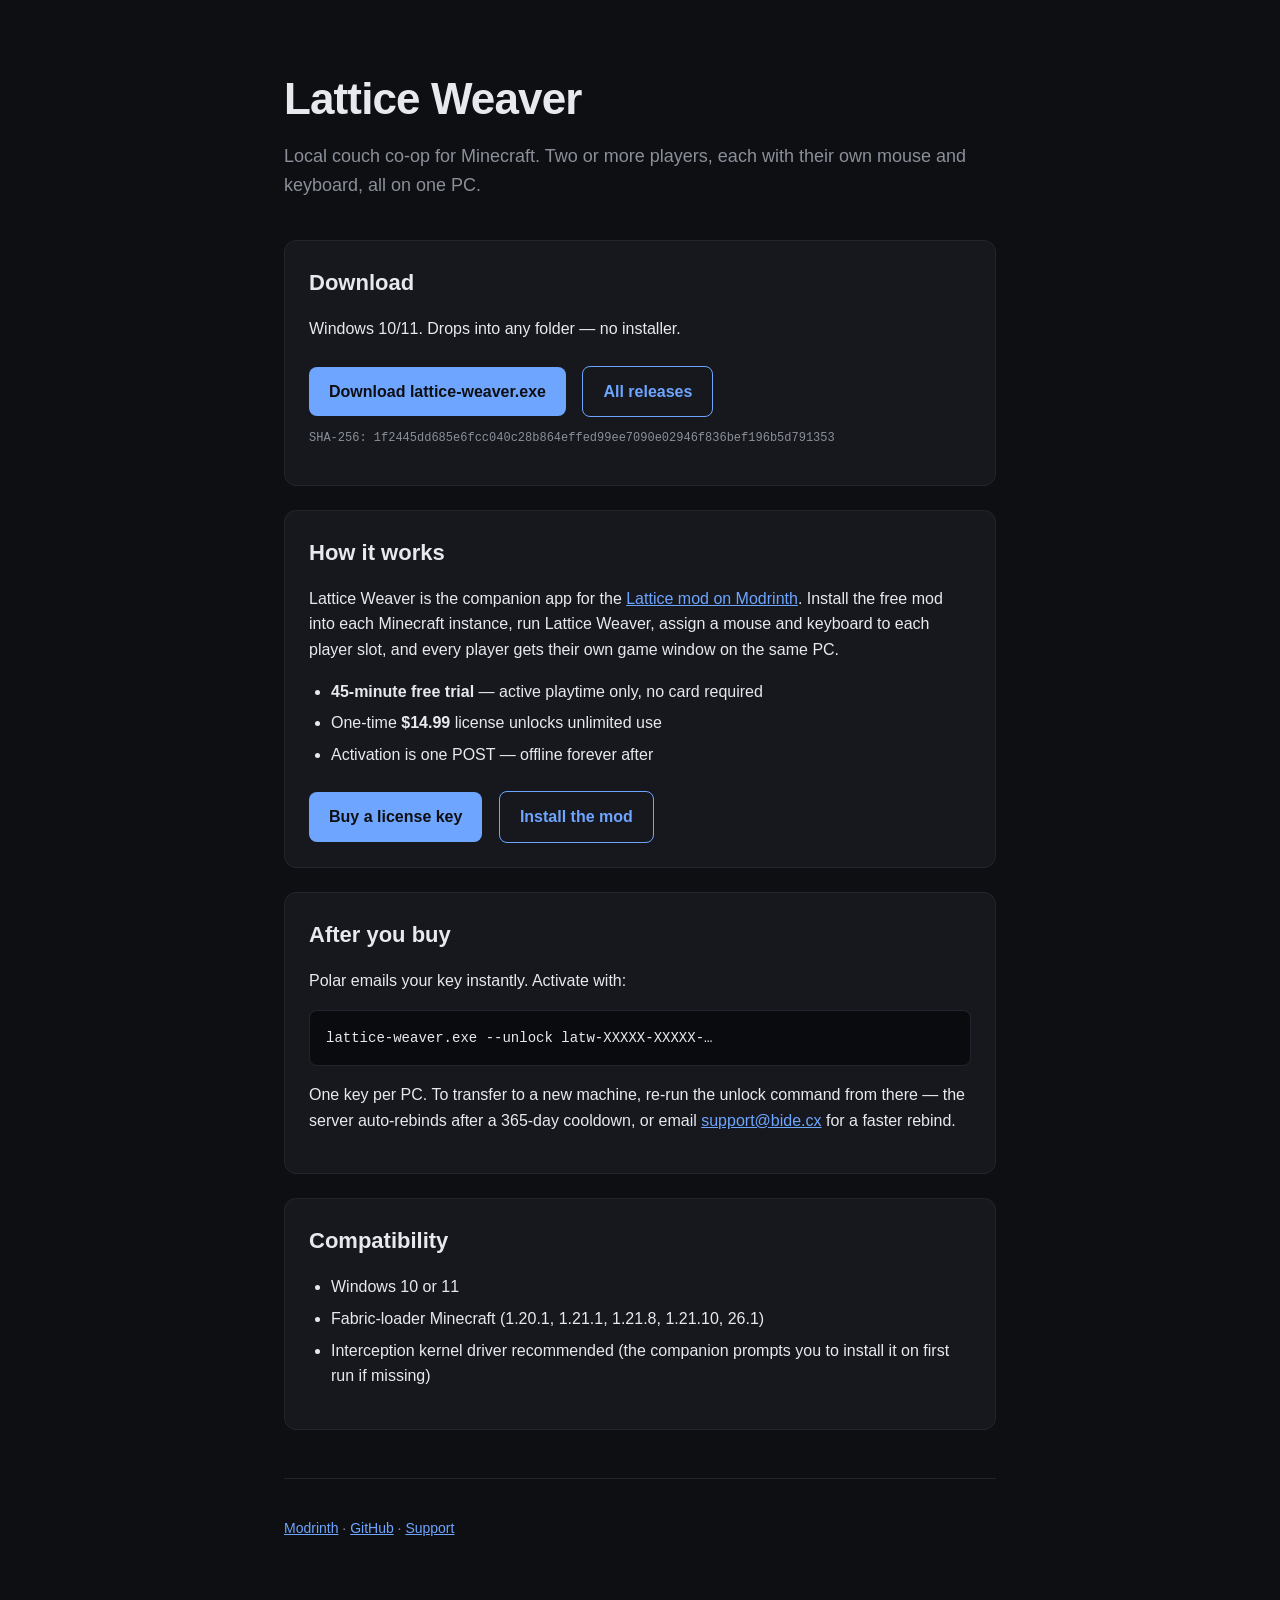
==== index.html @ 1bae9db9 "Wire favicon into index.html" ====
<!DOCTYPE html>
<html lang="en">
<head>
<meta charset="utf-8">
<meta name="viewport" content="width=device-width, initial-scale=1">
<title>Lattice Weaver — local couch co-op for Minecraft</title>
<meta name="description" content="Lattice Weaver is the Windows companion app for the Lattice Minecraft mod — local splitscreen with multiple mice, keyboards, and players on one PC.">
<meta property="og:title" content="Lattice Weaver">
<meta property="og:description" content="Local splitscreen for Minecraft — multiple mice, multiple keyboards, multiple players, one PC.">
<meta property="og:url" content="https://bide.cx">
<meta property="og:type" content="website">
<link rel="icon" type="image/png" sizes="64x64" href="/favicon.png">
<link rel="apple-touch-icon" sizes="64x64" href="/favicon.png">
<style>
:root {
  --bg: #0e0f13;
  --fg: #e8e9ee;
  --muted: #8b8f99;
  --accent: #6ea5ff;
  --border: #23252c;
  --card: #16181d;
}
* { box-sizing: border-box; }
html, body {
  margin: 0;
  padding: 0;
  background: var(--bg);
  color: var(--fg);
  font-family: -apple-system, BlinkMacSystemFont, "Segoe UI", Roboto, Helvetica, Arial, sans-serif;
  font-size: 16px;
  line-height: 1.6;
}
.wrap {
  max-width: 760px;
  margin: 0 auto;
  padding: 64px 24px;
}
header h1 {
  font-size: 44px;
  margin: 0 0 8px 0;
  letter-spacing: -0.02em;
}
header p.tag {
  color: var(--muted);
  font-size: 18px;
  margin: 0 0 40px 0;
}
.card {
  background: var(--card);
  border: 1px solid var(--border);
  border-radius: 12px;
  padding: 24px;
  margin: 24px 0;
}
.card h2 {
  margin: 0 0 12px 0;
  font-size: 22px;
}
.btn {
  display: inline-block;
  background: var(--accent);
  color: #0e0f13;
  padding: 12px 20px;
  border-radius: 8px;
  text-decoration: none;
  font-weight: 600;
  margin-right: 12px;
  margin-top: 8px;
}
.btn.secondary {
  background: transparent;
  color: var(--accent);
  border: 1px solid var(--accent);
}
.btn:hover { opacity: 0.9; }
a { color: var(--accent); }
code {
  background: #0a0b0e;
  border: 1px solid var(--border);
  padding: 2px 6px;
  border-radius: 4px;
  font-size: 14px;
}
pre {
  background: #0a0b0e;
  border: 1px solid var(--border);
  padding: 16px;
  border-radius: 8px;
  overflow-x: auto;
  font-size: 14px;
}
ul { padding-left: 22px; }
li { margin: 6px 0; }
footer {
  margin-top: 48px;
  padding-top: 24px;
  border-top: 1px solid var(--border);
  color: var(--muted);
  font-size: 14px;
}
.hash {
  color: var(--muted);
  font-family: ui-monospace, SFMono-Regular, Menlo, Consolas, monospace;
  font-size: 12px;
  word-break: break-all;
}
</style>
</head>
<body>
<div class="wrap">

<header>
  <h1>Lattice Weaver</h1>
  <p class="tag">Local couch co-op for Minecraft. Two or more players, each with their own mouse and keyboard, all on one PC.</p>
</header>

<div class="card">
  <h2>Download</h2>
  <p>Windows 10/11. Drops into any folder — no installer.</p>
  <a class="btn" href="https://github.com/bideco/lattice-weaver/releases/latest/download/lattice-weaver.exe">Download lattice-weaver.exe</a>
  <a class="btn secondary" href="https://github.com/bideco/lattice-weaver/releases">All releases</a>
  <p class="hash">SHA-256: <span id="sha">1f2445dd685e6fcc040c28b864effed99ee7090e02946f836bef196b5d791353</span></p>
</div>

<div class="card">
  <h2>How it works</h2>
  <p>Lattice Weaver is the companion app for the <a href="https://modrinth.com/mod/latticework">Lattice mod on Modrinth</a>. Install the free mod into each Minecraft instance, run Lattice Weaver, assign a mouse and keyboard to each player slot, and every player gets their own game window on the same PC.</p>
  <ul>
    <li><strong>45-minute free trial</strong> — active playtime only, no card required</li>
    <li>One-time <strong>$14.99</strong> license unlocks unlimited use</li>
    <li>Activation is one POST — offline forever after</li>
  </ul>
  <a class="btn" href="https://buy.polar.sh/polar_cl_qnTeBhgJpeI7j7WgCHctmznEsHK9W5wrLsQaV33itbu">Buy a license key</a>
  <a class="btn secondary" href="https://modrinth.com/mod/latticework">Install the mod</a>
</div>

<div class="card">
  <h2>After you buy</h2>
  <p>Polar emails your key instantly. Activate with:</p>
<pre>lattice-weaver.exe --unlock latw-XXXXX-XXXXX-…</pre>
  <p>One key per PC. To transfer to a new machine, re-run the unlock command from there — the server auto-rebinds after a 365-day cooldown, or email <a href="mailto:support@bide.cx">support@bide.cx</a> for a faster rebind.</p>
</div>

<div class="card">
  <h2>Compatibility</h2>
  <ul>
    <li>Windows 10 or 11</li>
    <li>Fabric-loader Minecraft (1.20.1, 1.21.1, 1.21.8, 1.21.10, 26.1)</li>
    <li>Interception kernel driver recommended (the companion prompts you to install it on first run if missing)</li>
  </ul>
</div>

<footer>
  <p>
    <a href="https://modrinth.com/mod/latticework">Modrinth</a> ·
    <a href="https://github.com/bideco/lattice-weaver">GitHub</a> ·
    <a href="mailto:support@bide.cx">Support</a>
  </p>
</footer>

</div>
</body>
</html>
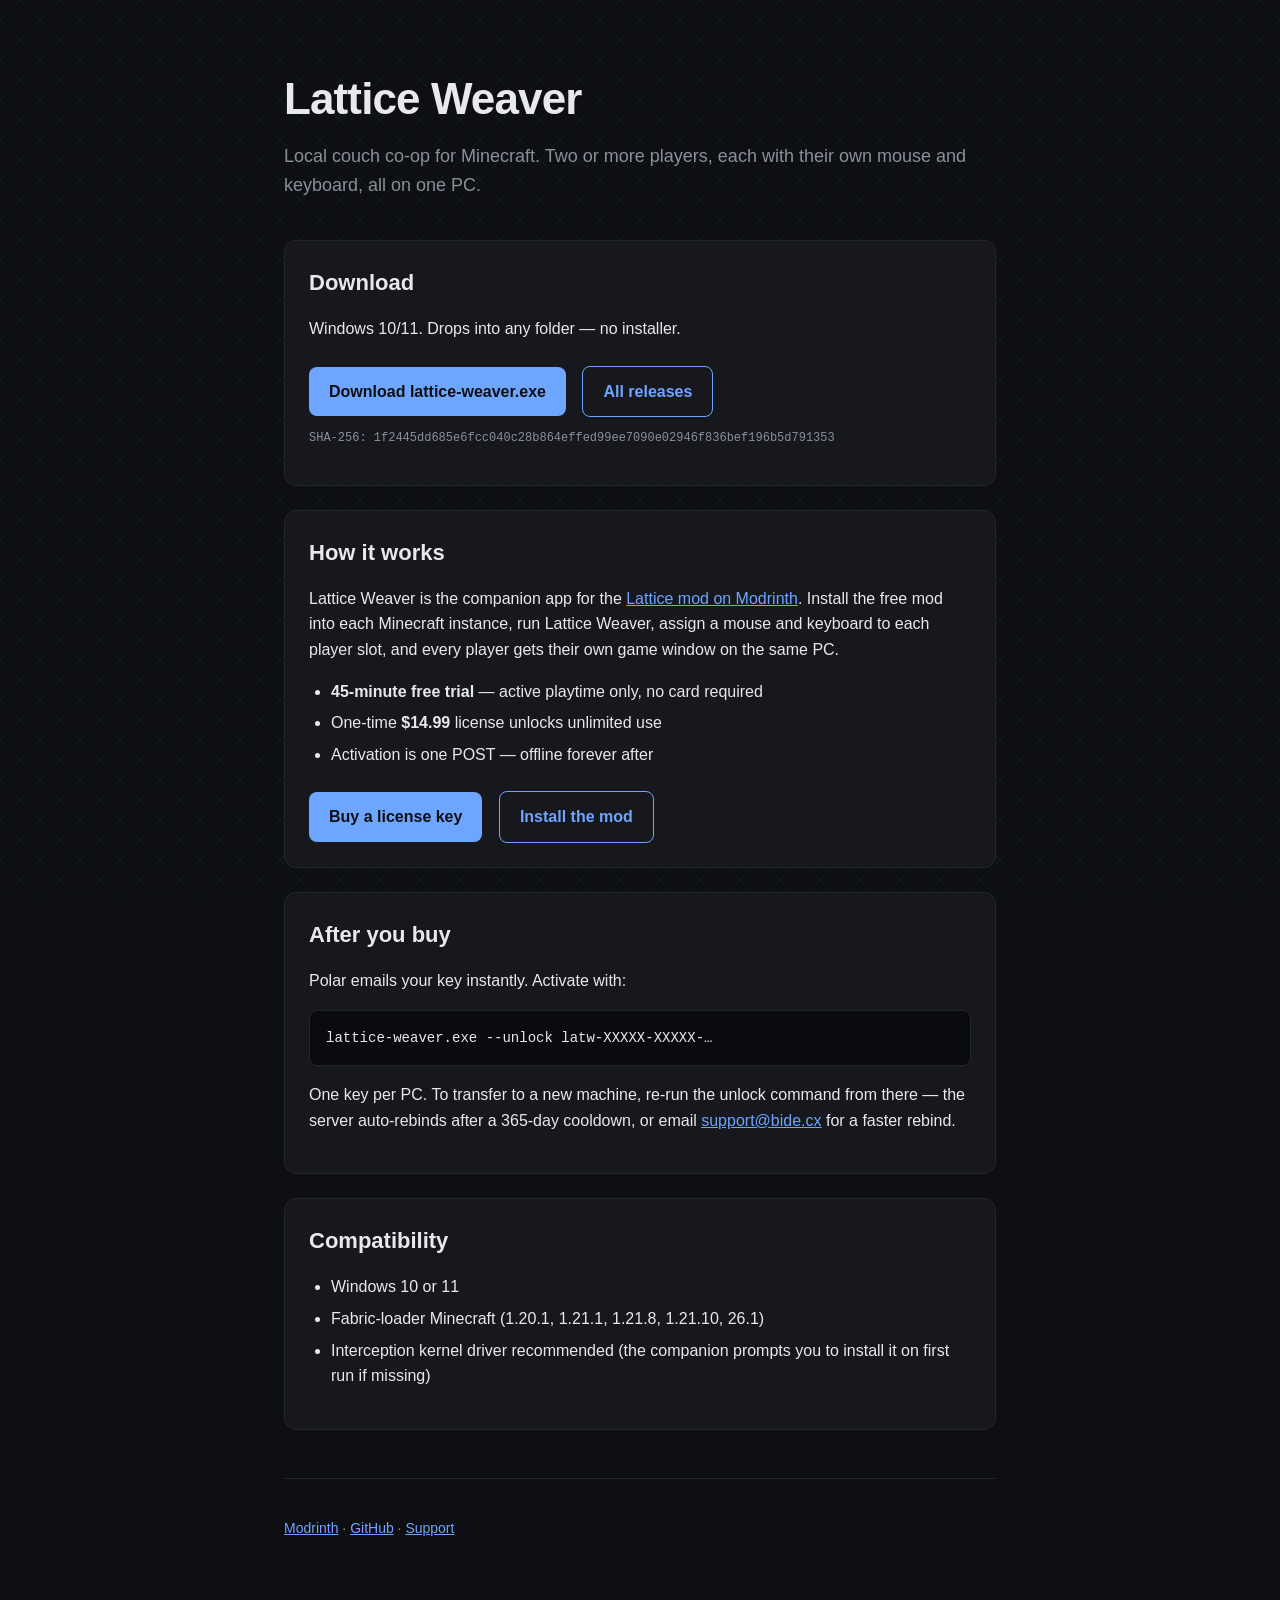
==== commit 25e3f10c: "Add subtle diamond-lattice background texture" ====
--- a/index.html
+++ b/index.html
@@ -24,11 +24,19 @@
 html, body {
   margin: 0;
   padding: 0;
-  background: var(--bg);
   color: var(--fg);
   font-family: -apple-system, BlinkMacSystemFont, "Segoe UI", Roboto, Helvetica, Arial, sans-serif;
   font-size: 16px;
   line-height: 1.6;
+}
+body {
+  background-color: var(--bg);
+  /* Subtle diamond-lattice texture: two crossing diagonals per 40px tile,
+     accent-blue at ~5% opacity so it reads as surface texture, not pattern. */
+  background-image: url("data:image/svg+xml;utf8,%3Csvg xmlns='http://www.w3.org/2000/svg' width='40' height='40'%3E%3Cpath d='M0 20 L20 0 L40 20 L20 40 Z' fill='none' stroke='%236ea5ff' stroke-width='1' stroke-opacity='0.07'/%3E%3C/svg%3E");
+  background-size: 40px 40px;
+  background-attachment: fixed;
+  min-height: 100vh;
 }
 .wrap {
   max-width: 760px;
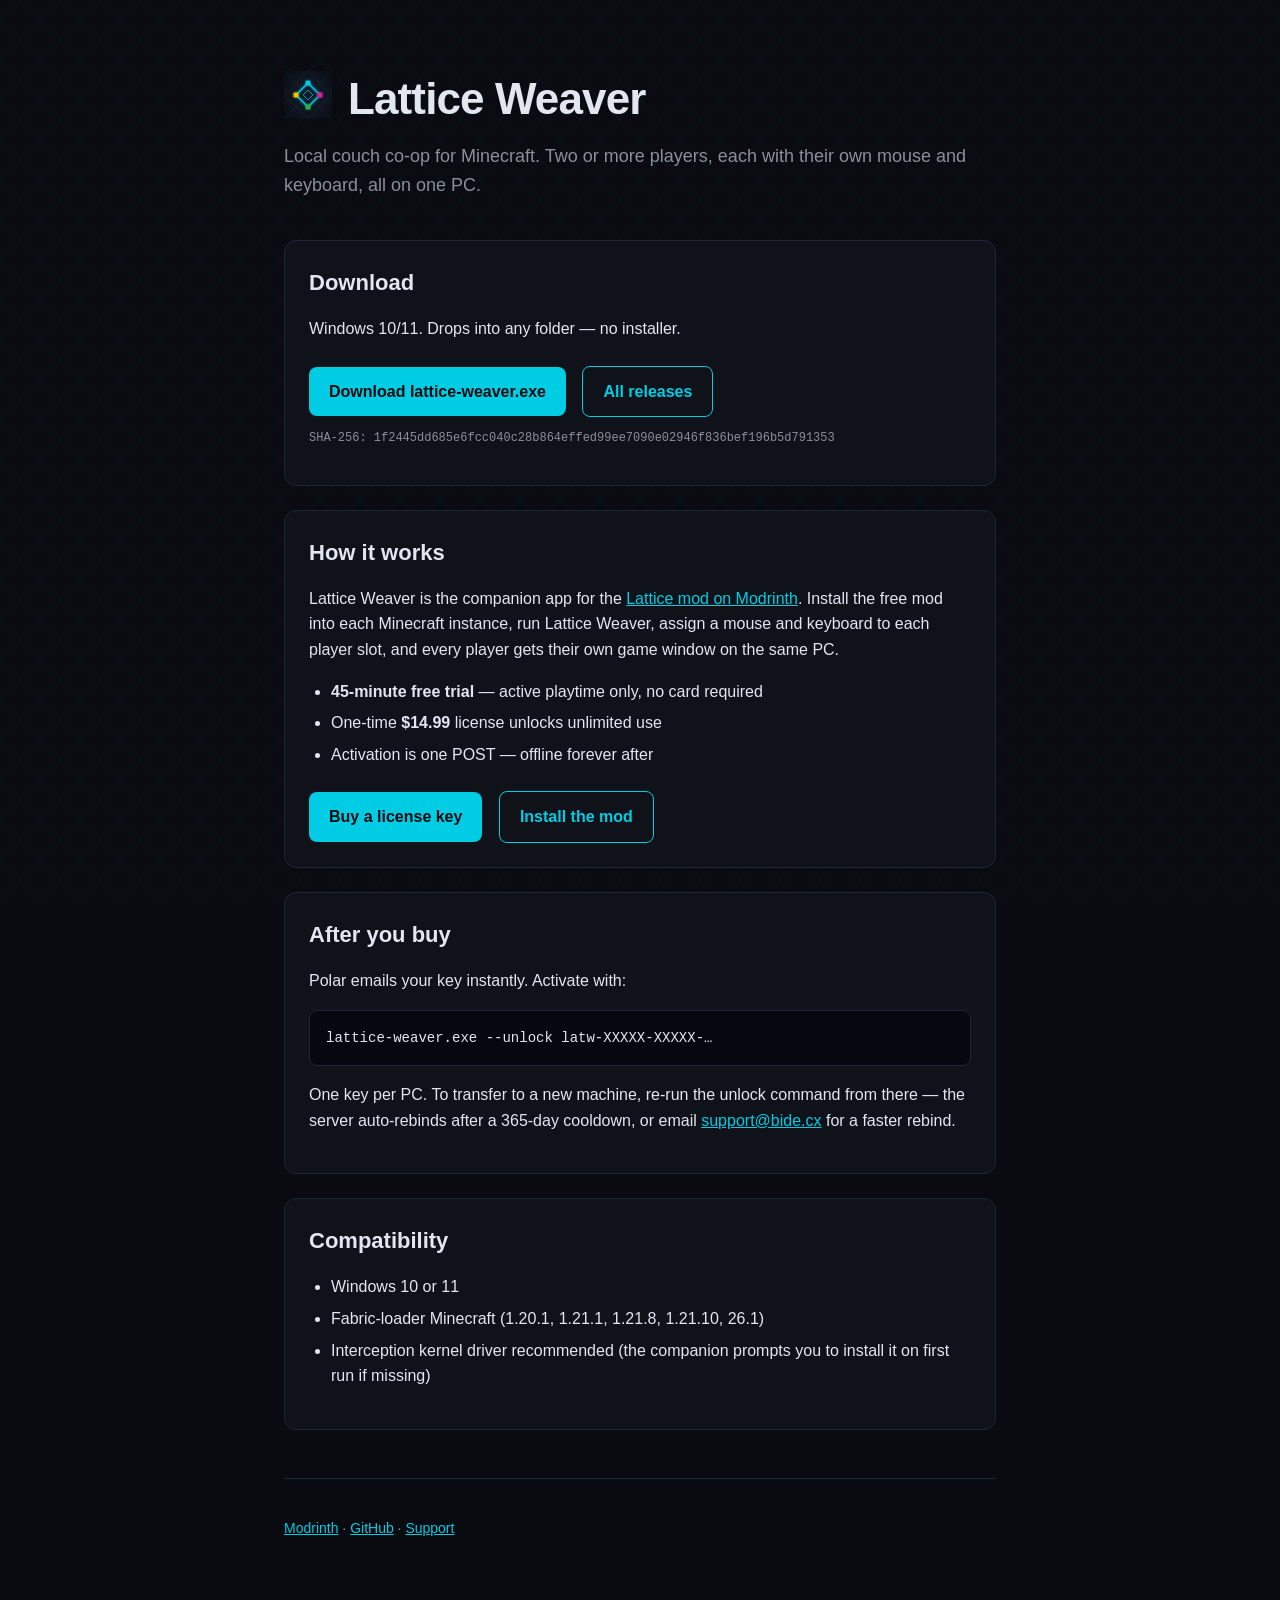
==== commit 01ce458a: "Update landing page: cyan branding, inline SVG icon, design canvas colors" ====
--- a/index.html
+++ b/index.html
@@ -13,12 +13,13 @@
 <link rel="apple-touch-icon" sizes="64x64" href="/favicon.png">
 <style>
 :root {
-  --bg: #0e0f13;
-  --fg: #e8e9ee;
+  --bg: #090b10;
+  --fg: #e2e6f0;
   --muted: #8b8f99;
-  --accent: #6ea5ff;
-  --border: #23252c;
-  --card: #16181d;
+  --accent: #00cce4;
+  --accent-dim: #007a90;
+  --border: #1e2535;
+  --card: #0f1219;
 }
 * { box-sizing: border-box; }
 html, body {
@@ -31,9 +32,7 @@
 }
 body {
   background-color: var(--bg);
-  /* Subtle diamond-lattice texture: two crossing diagonals per 40px tile,
-     accent-blue at ~5% opacity so it reads as surface texture, not pattern. */
-  background-image: url("data:image/svg+xml;utf8,%3Csvg xmlns='http://www.w3.org/2000/svg' width='40' height='40'%3E%3Cpath d='M0 20 L20 0 L40 20 L20 40 Z' fill='none' stroke='%236ea5ff' stroke-width='1' stroke-opacity='0.07'/%3E%3C/svg%3E");
+  background-image: url("data:image/svg+xml;utf8,%3Csvg xmlns='http://www.w3.org/2000/svg' width='40' height='40'%3E%3Cpath d='M0 20 L20 0 L40 20 L20 40 Z' fill='none' stroke='%2300cce4' stroke-width='1' stroke-opacity='0.06'/%3E%3C/svg%3E");
   background-size: 40px 40px;
   background-attachment: fixed;
   min-height: 100vh;
@@ -43,12 +42,21 @@
   margin: 0 auto;
   padding: 64px 24px;
 }
+header {
+  display: flex;
+  align-items: center;
+  gap: 16px;
+  margin-bottom: 8px;
+}
 header h1 {
   font-size: 44px;
-  margin: 0 0 8px 0;
+  margin: 0;
   letter-spacing: -0.02em;
 }
-header p.tag {
+header .icon {
+  flex-shrink: 0;
+}
+.tagline {
   color: var(--muted);
   font-size: 18px;
   margin: 0 0 40px 0;
@@ -67,7 +75,7 @@
 .btn {
   display: inline-block;
   background: var(--accent);
-  color: #0e0f13;
+  color: #090b10;
   padding: 12px 20px;
   border-radius: 8px;
   text-decoration: none;
@@ -83,14 +91,14 @@
 .btn:hover { opacity: 0.9; }
 a { color: var(--accent); }
 code {
-  background: #0a0b0e;
+  background: #060810;
   border: 1px solid var(--border);
   padding: 2px 6px;
   border-radius: 4px;
   font-size: 14px;
 }
 pre {
-  background: #0a0b0e;
+  background: #060810;
   border: 1px solid var(--border);
   padding: 16px;
   border-radius: 8px;
@@ -118,9 +126,40 @@
 <div class="wrap">
 
 <header>
+  <div class="icon">
+    <svg width="48" height="48" viewBox="0 0 64 64" xmlns="http://www.w3.org/2000/svg">
+      <defs>
+        <radialGradient id="bg" cx="50%" cy="50%" r="72%">
+          <stop offset="0%" stop-color="#161c2a"/>
+          <stop offset="100%" stop-color="#090c14"/>
+        </radialGradient>
+        <filter id="gl" x="-80%" y="-80%" width="260%" height="260%">
+          <feGaussianBlur stdDeviation="1.6" result="b"/>
+          <feMerge><feMergeNode in="b"/><feMergeNode in="SourceGraphic"/></feMerge>
+        </filter>
+      </defs>
+      <rect width="64" height="64" rx="8" fill="url(#bg)"/>
+      <g stroke="#00b8d4" stroke-width="0.65" opacity="0.22">
+        <line x1="0" y1="32" x2="32" y2="0"/><line x1="0" y1="64" x2="64" y2="0"/>
+        <line x1="32" y1="64" x2="64" y2="32"/><line x1="32" y1="0" x2="64" y2="32"/>
+        <line x1="0" y1="0" x2="64" y2="64"/><line x1="0" y1="32" x2="32" y2="64"/>
+      </g>
+      <g filter="url(#gl)" stroke="#00d8f0" stroke-width="1.7" opacity="0.92">
+        <line x1="16" y1="32" x2="32" y2="16"/><line x1="32" y1="16" x2="48" y2="32"/>
+        <line x1="48" y1="32" x2="32" y2="48"/><line x1="32" y1="48" x2="16" y2="32"/>
+      </g>
+      <rect x="27.5" y="27.5" width="9" height="9" transform="rotate(45 32 32)" fill="#0a1420" stroke="#00d8f0" stroke-width="1.2" opacity="0.8"/>
+      <g filter="url(#gl)">
+        <rect x="13" y="29" width="6" height="6" fill="#f0c800"/>
+        <rect x="29" y="13" width="6" height="6" fill="#00cce4"/>
+        <rect x="45" y="29" width="6" height="6" fill="#cc2898"/>
+        <rect x="29" y="45" width="6" height="6" fill="#28b44c"/>
+      </g>
+    </svg>
+  </div>
   <h1>Lattice Weaver</h1>
-  <p class="tag">Local couch co-op for Minecraft. Two or more players, each with their own mouse and keyboard, all on one PC.</p>
 </header>
+<p class="tagline">Local couch co-op for Minecraft. Two or more players, each with their own mouse and keyboard, all on one PC.</p>
 
 <div class="card">
   <h2>Download</h2>
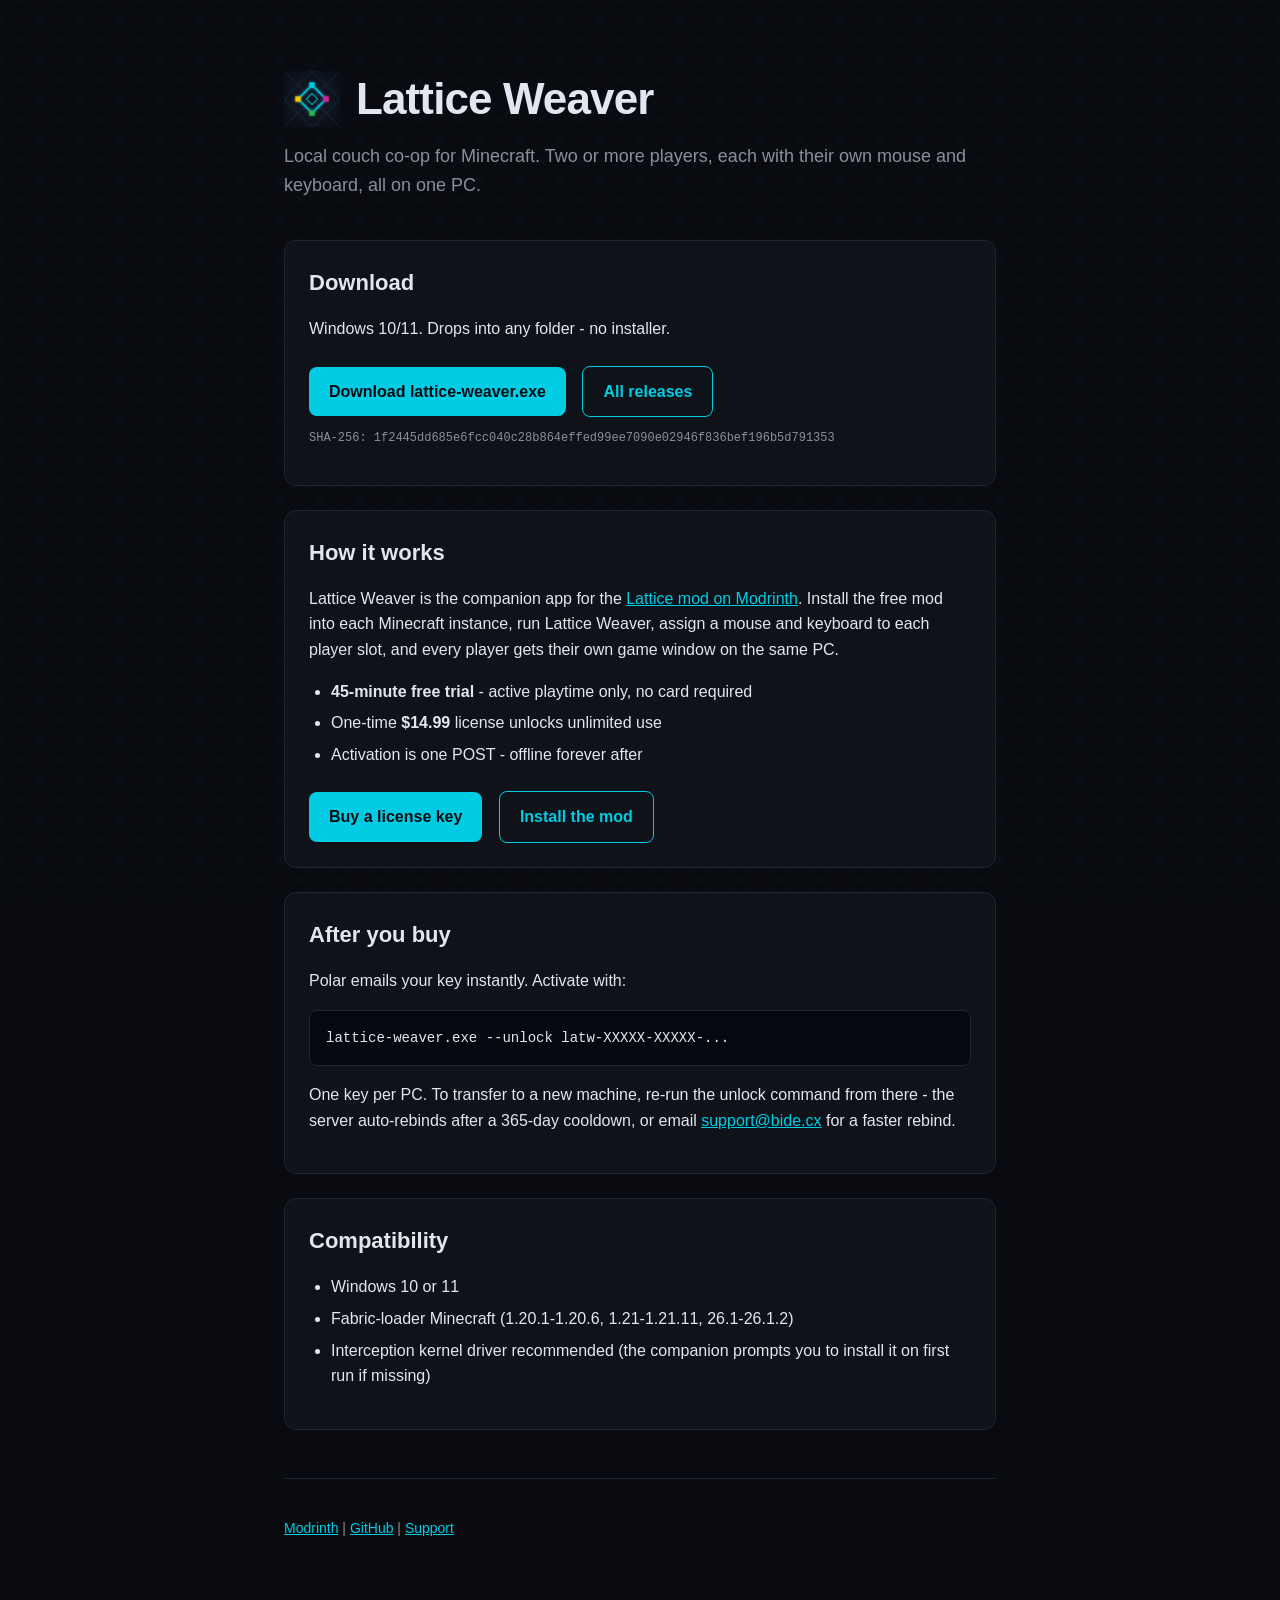
==== commit f4785086: "Refresh site branding and compatibility copy" ====
--- a/index.html
+++ b/index.html
@@ -3,12 +3,13 @@
 <head>
 <meta charset="utf-8">
 <meta name="viewport" content="width=device-width, initial-scale=1">
-<title>Lattice Weaver — local couch co-op for Minecraft</title>
-<meta name="description" content="Lattice Weaver is the Windows companion app for the Lattice Minecraft mod — local splitscreen with multiple mice, keyboards, and players on one PC.">
+<title>Lattice Weaver - local couch co-op for Minecraft</title>
+<meta name="description" content="Lattice Weaver is the Windows companion app for the Lattice Minecraft mod - local splitscreen with multiple mice, keyboards, and players on one PC.">
 <meta property="og:title" content="Lattice Weaver">
-<meta property="og:description" content="Local splitscreen for Minecraft — multiple mice, multiple keyboards, multiple players, one PC.">
+<meta property="og:description" content="Local splitscreen for Minecraft - multiple mice, multiple keyboards, multiple players, one PC.">
 <meta property="og:url" content="https://bide.cx">
 <meta property="og:type" content="website">
+<meta property="og:image" content="https://bide.cx/favicon.png">
 <link rel="icon" type="image/png" sizes="64x64" href="/favicon.png">
 <link rel="apple-touch-icon" sizes="64x64" href="/favicon.png">
 <style>
@@ -55,6 +56,11 @@
 }
 header .icon {
   flex-shrink: 0;
+}
+header .icon img {
+  display: block;
+  width: 56px;
+  height: 56px;
 }
 .tagline {
   color: var(--muted);
@@ -127,35 +133,7 @@
 
 <header>
   <div class="icon">
-    <svg width="48" height="48" viewBox="0 0 64 64" xmlns="http://www.w3.org/2000/svg">
-      <defs>
-        <radialGradient id="bg" cx="50%" cy="50%" r="72%">
-          <stop offset="0%" stop-color="#161c2a"/>
-          <stop offset="100%" stop-color="#090c14"/>
-        </radialGradient>
-        <filter id="gl" x="-80%" y="-80%" width="260%" height="260%">
-          <feGaussianBlur stdDeviation="1.6" result="b"/>
-          <feMerge><feMergeNode in="b"/><feMergeNode in="SourceGraphic"/></feMerge>
-        </filter>
-      </defs>
-      <rect width="64" height="64" rx="8" fill="url(#bg)"/>
-      <g stroke="#00b8d4" stroke-width="0.65" opacity="0.22">
-        <line x1="0" y1="32" x2="32" y2="0"/><line x1="0" y1="64" x2="64" y2="0"/>
-        <line x1="32" y1="64" x2="64" y2="32"/><line x1="32" y1="0" x2="64" y2="32"/>
-        <line x1="0" y1="0" x2="64" y2="64"/><line x1="0" y1="32" x2="32" y2="64"/>
-      </g>
-      <g filter="url(#gl)" stroke="#00d8f0" stroke-width="1.7" opacity="0.92">
-        <line x1="16" y1="32" x2="32" y2="16"/><line x1="32" y1="16" x2="48" y2="32"/>
-        <line x1="48" y1="32" x2="32" y2="48"/><line x1="32" y1="48" x2="16" y2="32"/>
-      </g>
-      <rect x="27.5" y="27.5" width="9" height="9" transform="rotate(45 32 32)" fill="#0a1420" stroke="#00d8f0" stroke-width="1.2" opacity="0.8"/>
-      <g filter="url(#gl)">
-        <rect x="13" y="29" width="6" height="6" fill="#f0c800"/>
-        <rect x="29" y="13" width="6" height="6" fill="#00cce4"/>
-        <rect x="45" y="29" width="6" height="6" fill="#cc2898"/>
-        <rect x="29" y="45" width="6" height="6" fill="#28b44c"/>
-      </g>
-    </svg>
+    <img src="/favicon.png" alt="Lattice icon">
   </div>
   <h1>Lattice Weaver</h1>
 </header>
@@ -163,7 +141,7 @@
 
 <div class="card">
   <h2>Download</h2>
-  <p>Windows 10/11. Drops into any folder — no installer.</p>
+  <p>Windows 10/11. Drops into any folder - no installer.</p>
   <a class="btn" href="https://github.com/bideco/lattice-weaver/releases/latest/download/lattice-weaver.exe">Download lattice-weaver.exe</a>
   <a class="btn secondary" href="https://github.com/bideco/lattice-weaver/releases">All releases</a>
   <p class="hash">SHA-256: <span id="sha">1f2445dd685e6fcc040c28b864effed99ee7090e02946f836bef196b5d791353</span></p>
@@ -173,9 +151,9 @@
   <h2>How it works</h2>
   <p>Lattice Weaver is the companion app for the <a href="https://modrinth.com/mod/latticework">Lattice mod on Modrinth</a>. Install the free mod into each Minecraft instance, run Lattice Weaver, assign a mouse and keyboard to each player slot, and every player gets their own game window on the same PC.</p>
   <ul>
-    <li><strong>45-minute free trial</strong> — active playtime only, no card required</li>
+    <li><strong>45-minute free trial</strong> - active playtime only, no card required</li>
     <li>One-time <strong>$14.99</strong> license unlocks unlimited use</li>
-    <li>Activation is one POST — offline forever after</li>
+    <li>Activation is one POST - offline forever after</li>
   </ul>
   <a class="btn" href="https://buy.polar.sh/polar_cl_qnTeBhgJpeI7j7WgCHctmznEsHK9W5wrLsQaV33itbu">Buy a license key</a>
   <a class="btn secondary" href="https://modrinth.com/mod/latticework">Install the mod</a>
@@ -184,27 +162,27 @@
 <div class="card">
   <h2>After you buy</h2>
   <p>Polar emails your key instantly. Activate with:</p>
-<pre>lattice-weaver.exe --unlock latw-XXXXX-XXXXX-…</pre>
-  <p>One key per PC. To transfer to a new machine, re-run the unlock command from there — the server auto-rebinds after a 365-day cooldown, or email <a href="mailto:support@bide.cx">support@bide.cx</a> for a faster rebind.</p>
+<pre>lattice-weaver.exe --unlock latw-XXXXX-XXXXX-...</pre>
+  <p>One key per PC. To transfer to a new machine, re-run the unlock command from there - the server auto-rebinds after a 365-day cooldown, or email <a href="mailto:support@bide.cx">support@bide.cx</a> for a faster rebind.</p>
 </div>
 
 <div class="card">
   <h2>Compatibility</h2>
   <ul>
     <li>Windows 10 or 11</li>
-    <li>Fabric-loader Minecraft (1.20.1, 1.21.1, 1.21.8, 1.21.10, 26.1)</li>
+    <li>Fabric-loader Minecraft (1.20.1-1.20.6, 1.21-1.21.11, 26.1-26.1.2)</li>
     <li>Interception kernel driver recommended (the companion prompts you to install it on first run if missing)</li>
   </ul>
 </div>
 
 <footer>
   <p>
-    <a href="https://modrinth.com/mod/latticework">Modrinth</a> ·
-    <a href="https://github.com/bideco/lattice-weaver">GitHub</a> ·
+    <a href="https://modrinth.com/mod/latticework">Modrinth</a> |
+    <a href="https://github.com/bideco/lattice-weaver">GitHub</a> |
     <a href="mailto:support@bide.cx">Support</a>
   </p>
 </footer>
 
 </div>
 </body>
-</html>
+</html>
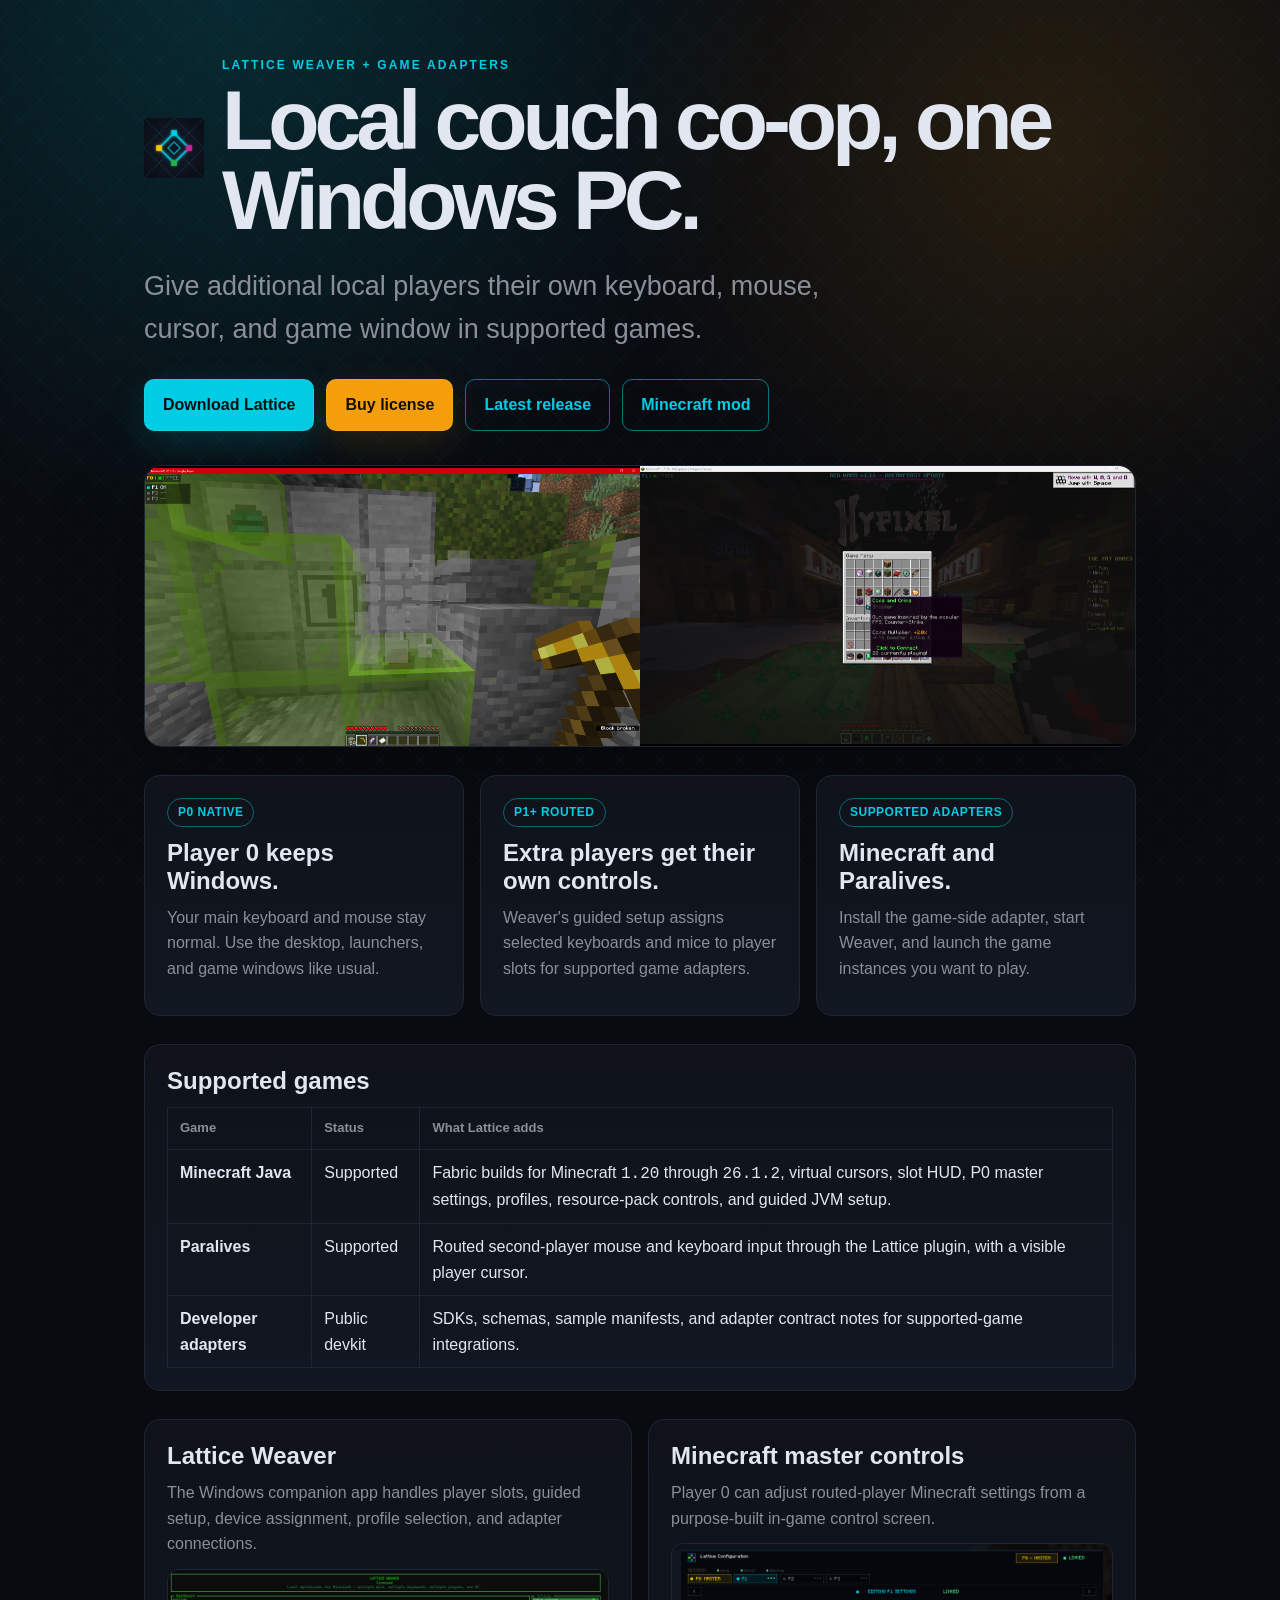
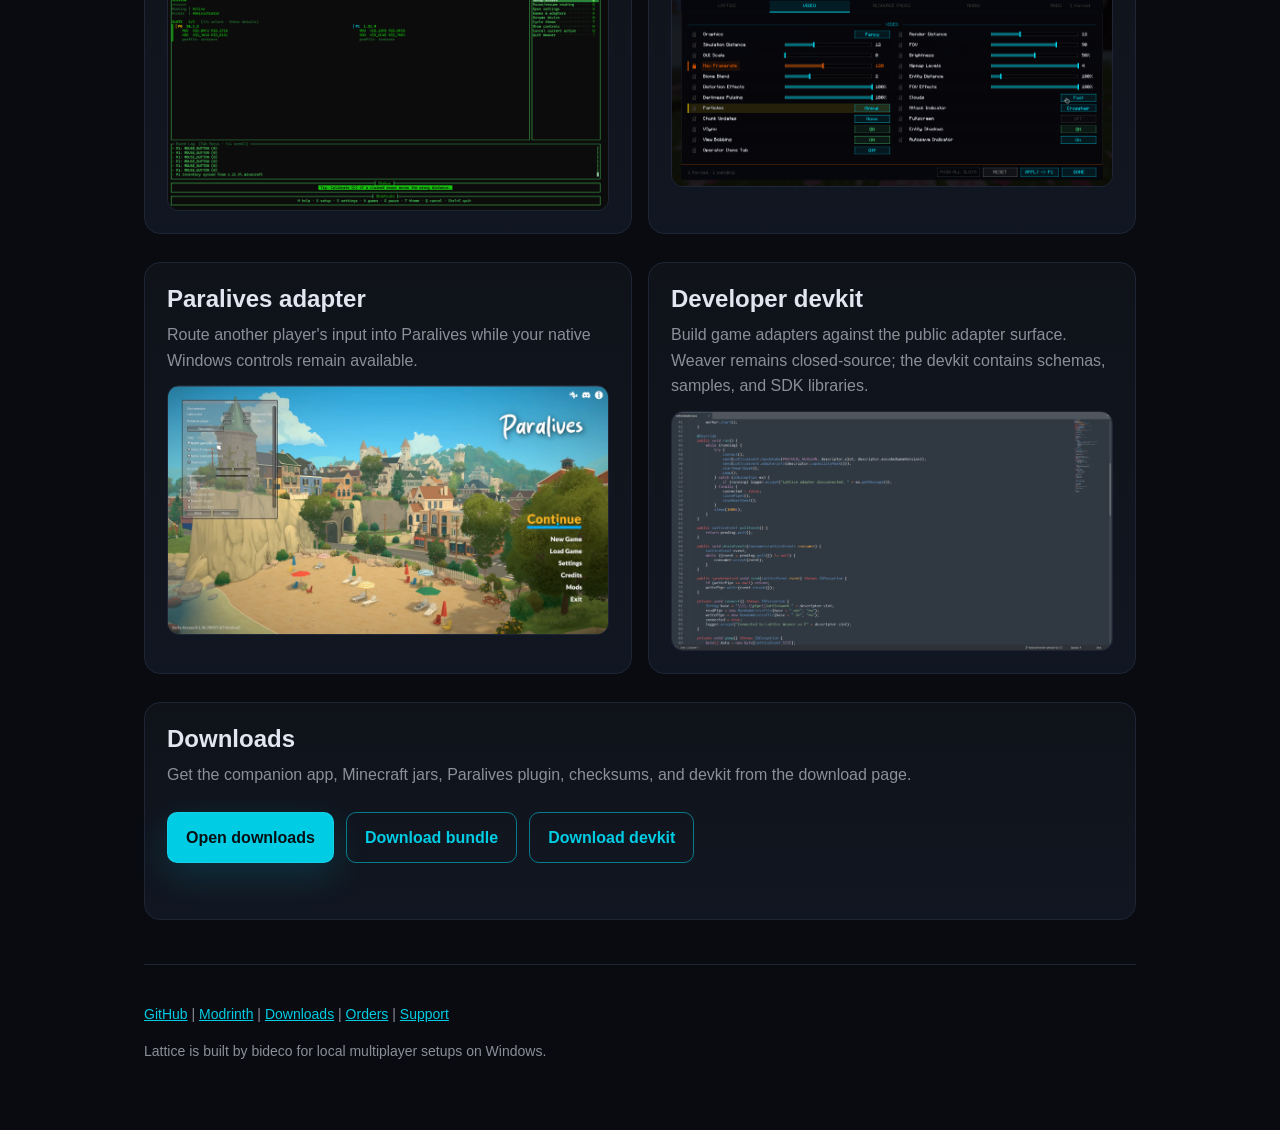
==== commit 1d3d3d78: "Update bide.cx Lattice landing page" ====
--- a/index.html
+++ b/index.html
@@ -3,13 +3,13 @@
 <head>
 <meta charset="utf-8">
 <meta name="viewport" content="width=device-width, initial-scale=1">
-<title>Lattice Weaver - local couch co-op for Minecraft</title>
-<meta name="description" content="Lattice Weaver is the Windows companion app for the Lattice Minecraft mod - local splitscreen with multiple mice, keyboards, and players on one PC.">
-<meta property="og:title" content="Lattice Weaver">
-<meta property="og:description" content="Local splitscreen for Minecraft - multiple mice, multiple keyboards, multiple players, one PC.">
+<title>Lattice - local couch co-op for Windows games</title>
+<meta name="description" content="Lattice is a Windows companion app plus game adapters for local couch co-op with multiple keyboards, mice, cursors, and game windows on one PC.">
+<meta property="og:title" content="Lattice">
+<meta property="og:description" content="Local couch co-op for Windows games - multiple mice, keyboards, players, and game windows on one PC.">
 <meta property="og:url" content="https://bide.cx">
 <meta property="og:type" content="website">
-<meta property="og:image" content="https://bide.cx/favicon.png">
+<meta property="og:image" content="https://bide.cx/marketing-assets/minecraft-dual-instance-coop.png">
 <link rel="icon" type="image/png" sizes="64x64" href="/favicon.png">
 <link rel="apple-touch-icon" sizes="64x64" href="/favicon.png">
 <style>
@@ -18,9 +18,10 @@
   --fg: #e2e6f0;
   --muted: #8b8f99;
   --accent: #00cce4;
-  --accent-dim: #007a90;
+  --accent-2: #f59e0b;
   --border: #1e2535;
   --card: #0f1219;
+  --card-2: #111722;
 }
 * { box-sizing: border-box; }
 html, body {
@@ -33,98 +34,153 @@
 }
 body {
   background-color: var(--bg);
-  background-image: url("data:image/svg+xml;utf8,%3Csvg xmlns='http://www.w3.org/2000/svg' width='40' height='40'%3E%3Cpath d='M0 20 L20 0 L40 20 L20 40 Z' fill='none' stroke='%2300cce4' stroke-width='1' stroke-opacity='0.06'/%3E%3C/svg%3E");
-  background-size: 40px 40px;
+  background-image:
+    radial-gradient(circle at 18% 0%, rgba(0,204,228,0.16), transparent 34rem),
+    radial-gradient(circle at 82% 16%, rgba(245,158,11,0.12), transparent 28rem),
+    url("data:image/svg+xml;utf8,%3Csvg xmlns='http://www.w3.org/2000/svg' width='40' height='40'%3E%3Cpath d='M0 20 L20 0 L40 20 L20 40 Z' fill='none' stroke='%2300cce4' stroke-width='1' stroke-opacity='0.055'/%3E%3C/svg%3E");
+  background-size: auto, auto, 40px 40px;
   background-attachment: fixed;
   min-height: 100vh;
 }
 .wrap {
-  max-width: 760px;
+  max-width: 1040px;
   margin: 0 auto;
-  padding: 64px 24px;
+  padding: 56px 24px;
 }
 header {
+  display: grid;
+  grid-template-columns: auto 1fr;
+  gap: 18px;
+  align-items: center;
+  margin-bottom: 24px;
+}
+header img {
+  display: block;
+  width: 60px;
+  height: 60px;
+}
+h1 {
+  font-size: clamp(42px, 8vw, 84px);
+  line-height: 0.95;
+  margin: 0;
+  letter-spacing: -0.06em;
+}
+.eyebrow {
+  color: var(--accent);
+  font-size: 12px;
+  font-weight: 800;
+  letter-spacing: 0.18em;
+  text-transform: uppercase;
+  margin: 0 0 6px;
+}
+.tagline {
+  max-width: 740px;
+  color: var(--muted);
+  font-size: clamp(19px, 2.5vw, 27px);
+  margin: 0 0 28px;
+}
+.actions {
   display: flex;
+  flex-wrap: wrap;
+  gap: 12px;
+  margin: 24px 0 34px;
+}
+.btn {
+  display: inline-flex;
   align-items: center;
-  gap: 16px;
-  margin-bottom: 8px;
-}
-header h1 {
-  font-size: 44px;
-  margin: 0;
-  letter-spacing: -0.02em;
-}
-header .icon {
-  flex-shrink: 0;
-}
-header .icon img {
-  display: block;
-  width: 56px;
-  height: 56px;
-}
-.tagline {
-  color: var(--muted);
-  font-size: 18px;
-  margin: 0 0 40px 0;
-}
-.card {
-  background: var(--card);
-  border: 1px solid var(--border);
-  border-radius: 12px;
-  padding: 24px;
-  margin: 24px 0;
-}
-.card h2 {
-  margin: 0 0 12px 0;
-  font-size: 22px;
-}
-.btn {
-  display: inline-block;
+  justify-content: center;
   background: var(--accent);
-  color: #090b10;
-  padding: 12px 20px;
-  border-radius: 8px;
+  color: #061014;
+  padding: 12px 18px;
+  border-radius: 10px;
   text-decoration: none;
-  font-weight: 600;
-  margin-right: 12px;
-  margin-top: 8px;
+  font-weight: 800;
+  border: 1px solid rgba(255,255,255,0.08);
+  box-shadow: 0 12px 36px rgba(0,204,228,0.16);
 }
 .btn.secondary {
   background: transparent;
   color: var(--accent);
-  border: 1px solid var(--accent);
-}
-.btn:hover { opacity: 0.9; }
+  border: 1px solid rgba(0,204,228,0.55);
+  box-shadow: none;
+}
+.btn.gold {
+  background: var(--accent-2);
+  color: #130d02;
+  box-shadow: 0 12px 36px rgba(245,158,11,0.13);
+}
+.btn:hover { transform: translateY(-1px); opacity: 0.94; }
+.hero {
+  width: 100%;
+  border: 1px solid var(--border);
+  border-radius: 18px;
+  display: block;
+  box-shadow: 0 26px 90px rgba(0,0,0,0.35);
+}
+.grid {
+  display: grid;
+  grid-template-columns: repeat(3, minmax(0, 1fr));
+  gap: 16px;
+  margin: 28px 0;
+}
+.two {
+  grid-template-columns: repeat(2, minmax(0, 1fr));
+}
+.card {
+  background: linear-gradient(180deg, var(--card), var(--card-2));
+  border: 1px solid var(--border);
+  border-radius: 16px;
+  padding: 22px;
+}
+.card h2, .card h3 {
+  margin: 0 0 10px;
+  line-height: 1.15;
+}
+.card p { color: var(--muted); margin: 0 0 12px; }
+.shot {
+  width: 100%;
+  display: block;
+  border-radius: 12px;
+  border: 1px solid var(--border);
+  margin: 12px 0 0;
+}
+.pill {
+  display: inline-block;
+  border: 1px solid rgba(0,204,228,0.45);
+  border-radius: 999px;
+  color: var(--accent);
+  padding: 4px 10px;
+  font-size: 12px;
+  font-weight: 800;
+  letter-spacing: 0.04em;
+  margin-bottom: 12px;
+}
+ul { padding-left: 20px; margin: 10px 0 0; color: var(--muted); }
+li { margin: 6px 0; }
 a { color: var(--accent); }
-code {
-  background: #060810;
-  border: 1px solid var(--border);
-  padding: 2px 6px;
-  border-radius: 4px;
-  font-size: 14px;
-}
-pre {
-  background: #060810;
-  border: 1px solid var(--border);
-  padding: 16px;
-  border-radius: 8px;
-  overflow-x: auto;
-  font-size: 14px;
-}
-ul { padding-left: 22px; }
-li { margin: 6px 0; }
+table {
+  width: 100%;
+  border-collapse: collapse;
+  margin-top: 12px;
+}
+th, td {
+  border: 1px solid var(--border);
+  padding: 10px 12px;
+  text-align: left;
+  vertical-align: top;
+}
+th { color: var(--muted); font-size: 13px; }
 footer {
-  margin-top: 48px;
+  margin-top: 44px;
   padding-top: 24px;
   border-top: 1px solid var(--border);
   color: var(--muted);
   font-size: 14px;
 }
-.hash {
-  color: var(--muted);
-  font-family: ui-monospace, SFMono-Regular, Menlo, Consolas, monospace;
-  font-size: 12px;
-  word-break: break-all;
+@media (max-width: 780px) {
+  header { grid-template-columns: 1fr; }
+  .grid, .two { grid-template-columns: 1fr; }
+  .wrap { padding: 34px 18px; }
 }
 </style>
 </head>
@@ -132,57 +188,99 @@
 <div class="wrap">
 
 <header>
-  <div class="icon">
-    <img src="/favicon.png" alt="Lattice icon">
+  <img src="/favicon.png" alt="Lattice icon">
+  <div>
+    <p class="eyebrow">Lattice Weaver + game adapters</p>
+    <h1>Local couch co-op, one Windows PC.</h1>
   </div>
-  <h1>Lattice Weaver</h1>
 </header>
-<p class="tagline">Local couch co-op for Minecraft. Two or more players, each with their own mouse and keyboard, all on one PC.</p>
-
-<div class="card">
-  <h2>Download</h2>
-  <p>Windows 10/11. Drops into any folder - no installer.</p>
-  <a class="btn" href="https://github.com/bideco/lattice-weaver/releases/latest/download/lattice-weaver.exe">Download lattice-weaver.exe</a>
-  <a class="btn secondary" href="https://github.com/bideco/lattice-weaver/releases">All releases</a>
-  <p class="hash">SHA-256: <span id="sha">1f2445dd685e6fcc040c28b864effed99ee7090e02946f836bef196b5d791353</span></p>
-</div>
-
-<div class="card">
-  <h2>How it works</h2>
-  <p>Lattice Weaver is the companion app for the <a href="https://modrinth.com/mod/latticework">Lattice mod on Modrinth</a>. Install the free mod into each Minecraft instance, run Lattice Weaver, assign a mouse and keyboard to each player slot, and every player gets their own game window on the same PC.</p>
-  <ul>
-    <li><strong>45-minute free trial</strong> - active playtime only, no card required</li>
-    <li>One-time <strong>$14.99</strong> license unlocks unlimited use</li>
-    <li>Activation is one POST - offline forever after</li>
-  </ul>
-  <a class="btn" href="https://buy.polar.sh/polar_cl_qnTeBhgJpeI7j7WgCHctmznEsHK9W5wrLsQaV33itbu">Buy a license key</a>
-  <a class="btn secondary" href="https://modrinth.com/mod/latticework">Install the mod</a>
-</div>
-
-<div class="card">
-  <h2>After you buy</h2>
-  <p>Polar emails your key instantly. Activate with:</p>
-<pre>lattice-weaver.exe --unlock latw-XXXXX-XXXXX-...</pre>
-  <p>One key per PC. To transfer to a new machine, re-run the unlock command from there - the server auto-rebinds after a 365-day cooldown, or email <a href="mailto:support@bide.cx">support@bide.cx</a> for a faster rebind.</p>
-</div>
-
-<div class="card">
-  <h2>Compatibility</h2>
-  <ul>
-    <li>Windows 10 or 11</li>
-    <li>Fabric-loader Minecraft (1.20.1-1.20.6, 1.21-1.21.11, 26.1-26.1.2)</li>
-    <li>Interception kernel driver recommended (the companion prompts you to install it on first run if missing)</li>
-  </ul>
-</div>
+
+<p class="tagline">Give additional local players their own keyboard, mouse, cursor, and game window in supported games.</p>
+
+<div class="actions">
+  <a class="btn" href="https://files.bide.cx/">Download Lattice</a>
+  <a class="btn gold" href="https://buy.polar.sh/polar_cl_qnTeBhgJpeI7j7WgCHctmznEsHK9W5wrLsQaV33itbu">Buy license</a>
+  <a class="btn secondary" href="https://github.com/bideco/lattice-weaver/releases/latest">Latest release</a>
+  <a class="btn secondary" href="https://modrinth.com/mod/latticework">Minecraft mod</a>
+</div>
+
+<img class="hero" src="/marketing-assets/minecraft-dual-instance-coop.png" alt="Two Minecraft windows routed through Lattice on one PC">
+
+<div class="grid">
+  <section class="card">
+    <span class="pill">P0 NATIVE</span>
+    <h2>Player 0 keeps Windows.</h2>
+    <p>Your main keyboard and mouse stay normal. Use the desktop, launchers, and game windows like usual.</p>
+  </section>
+  <section class="card">
+    <span class="pill">P1+ ROUTED</span>
+    <h2>Extra players get their own controls.</h2>
+    <p>Weaver's guided setup assigns selected keyboards and mice to player slots for supported game adapters.</p>
+  </section>
+  <section class="card">
+    <span class="pill">SUPPORTED ADAPTERS</span>
+    <h2>Minecraft and Paralives.</h2>
+    <p>Install the game-side adapter, start Weaver, and launch the game instances you want to play.</p>
+  </section>
+</div>
+
+<section class="card">
+  <h2>Supported games</h2>
+  <table>
+    <tr><th>Game</th><th>Status</th><th>What Lattice adds</th></tr>
+    <tr><td><strong>Minecraft Java</strong></td><td>Supported</td><td>Fabric builds for Minecraft <code>1.20</code> through <code>26.1.2</code>, virtual cursors, slot HUD, P0 master settings, profiles, resource-pack controls, and guided JVM setup.</td></tr>
+    <tr><td><strong>Paralives</strong></td><td>Supported</td><td>Routed second-player mouse and keyboard input through the Lattice plugin, with a visible player cursor.</td></tr>
+    <tr><td><strong>Developer adapters</strong></td><td>Public devkit</td><td>SDKs, schemas, sample manifests, and adapter contract notes for supported-game integrations.</td></tr>
+  </table>
+</section>
+
+<div class="grid two">
+  <section class="card">
+    <h2>Lattice Weaver</h2>
+    <p>The Windows companion app handles player slots, guided setup, device assignment, profile selection, and adapter connections.</p>
+    <img class="shot" src="/marketing-assets/weaver-dashboard.png" alt="Lattice Weaver dashboard">
+  </section>
+  <section class="card">
+    <h2>Minecraft master controls</h2>
+    <p>Player 0 can adjust routed-player Minecraft settings from a purpose-built in-game control screen.</p>
+    <img class="shot" src="/marketing-assets/minecraft-master-settings-screen.png" alt="Minecraft master settings screen">
+  </section>
+</div>
+
+<div class="grid two">
+  <section class="card">
+    <h2>Paralives adapter</h2>
+    <p>Route another player's input into Paralives while your native Windows controls remain available.</p>
+    <img class="shot" src="/marketing-assets/paralives-routed-input.jpg" alt="Paralives routed input">
+  </section>
+  <section class="card">
+    <h2>Developer devkit</h2>
+    <p>Build game adapters against the public adapter surface. Weaver remains closed-source; the devkit contains schemas, samples, and SDK libraries.</p>
+    <img class="shot" src="/marketing-assets/devkit-package.png" alt="Lattice devkit package">
+  </section>
+</div>
+
+<section class="card">
+  <h2>Downloads</h2>
+  <p>Get the companion app, Minecraft jars, Paralives plugin, checksums, and devkit from the download page.</p>
+  <div class="actions">
+    <a class="btn" href="https://files.bide.cx/">Open downloads</a>
+    <a class="btn secondary" href="https://files.bide.cx/Lattice-Bundle.zip">Download bundle</a>
+    <a class="btn secondary" href="https://files.bide.cx/Lattice-Devkit.zip">Download devkit</a>
+  </div>
+</section>
 
 <footer>
   <p>
+    <a href="https://github.com/bideco/lattice-weaver">GitHub</a> |
     <a href="https://modrinth.com/mod/latticework">Modrinth</a> |
-    <a href="https://github.com/bideco/lattice-weaver">GitHub</a> |
+    <a href="https://files.bide.cx/">Downloads</a> |
+    <a href="mailto:orders@bide.cx">Orders</a> |
     <a href="mailto:support@bide.cx">Support</a>
   </p>
+  <p>Lattice is built by bideco for local multiplayer setups on Windows.</p>
 </footer>
 
 </div>
 </body>
-</html>+</html>
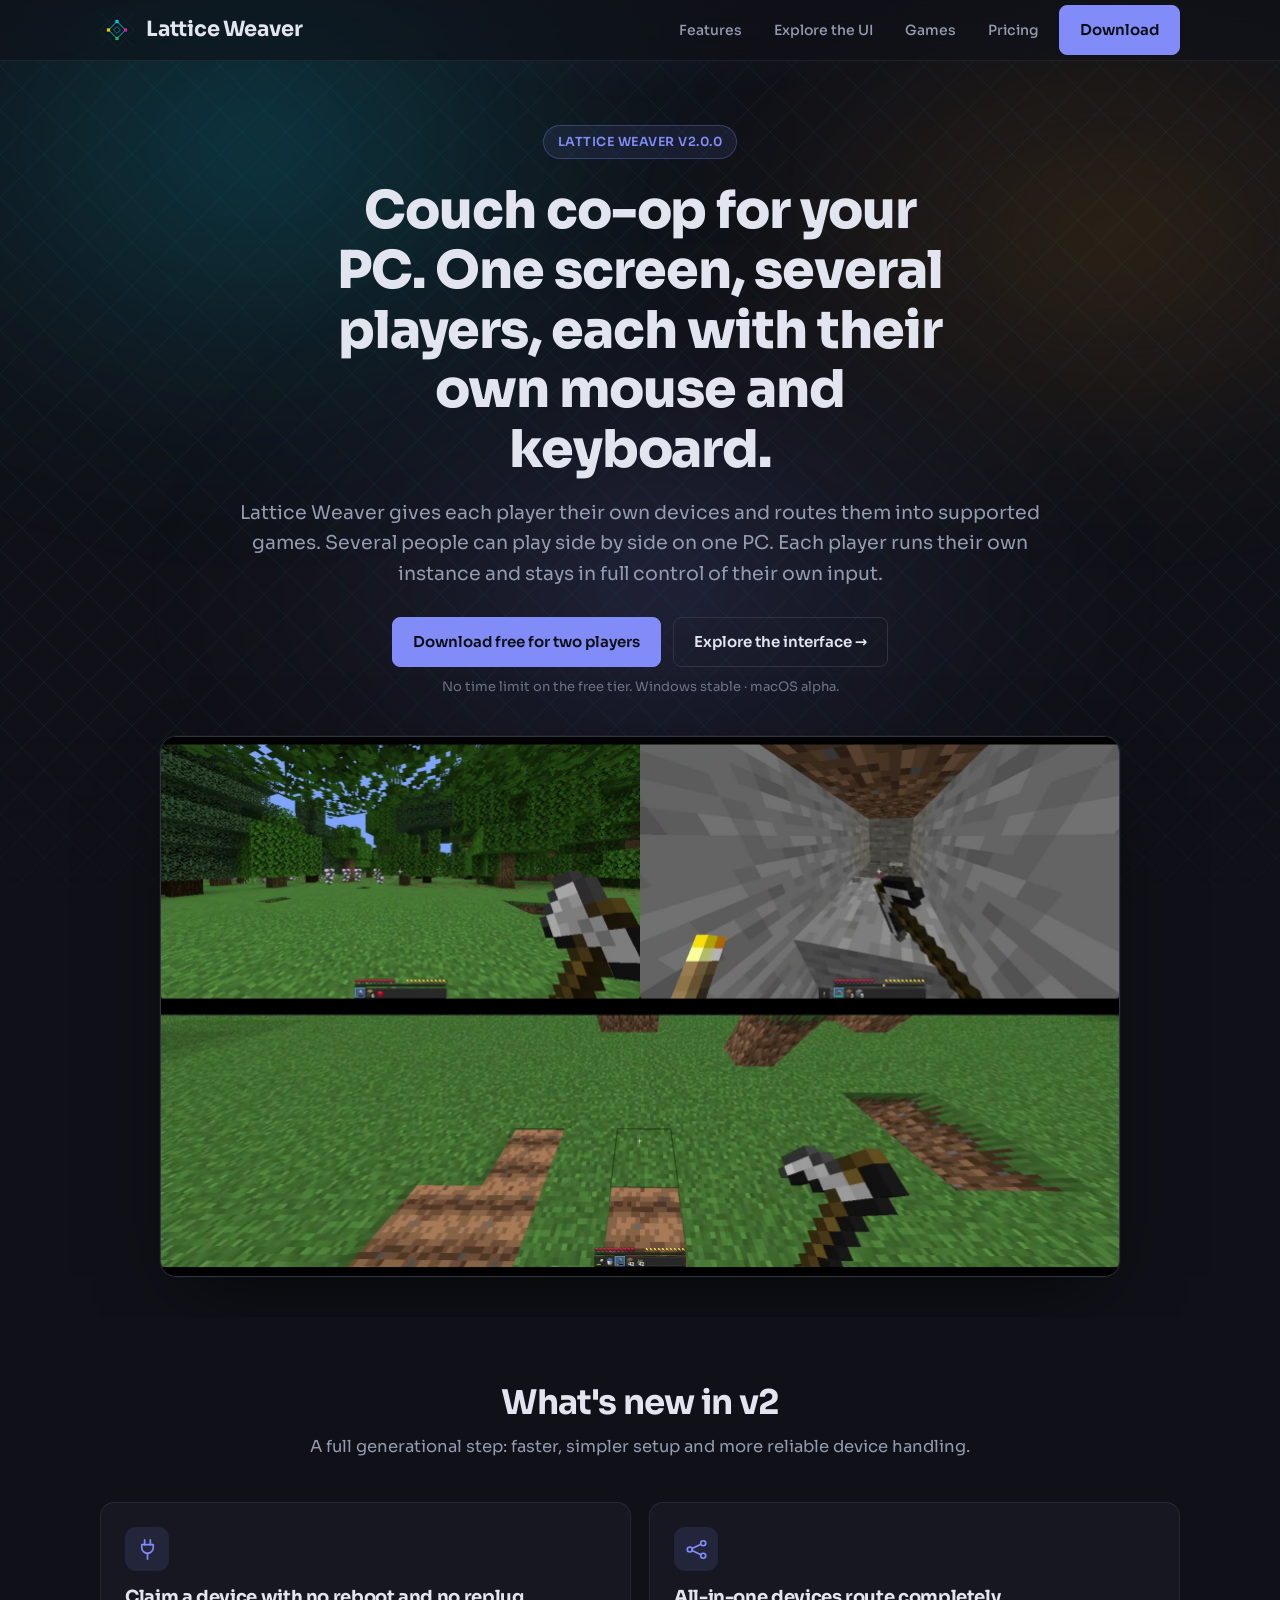
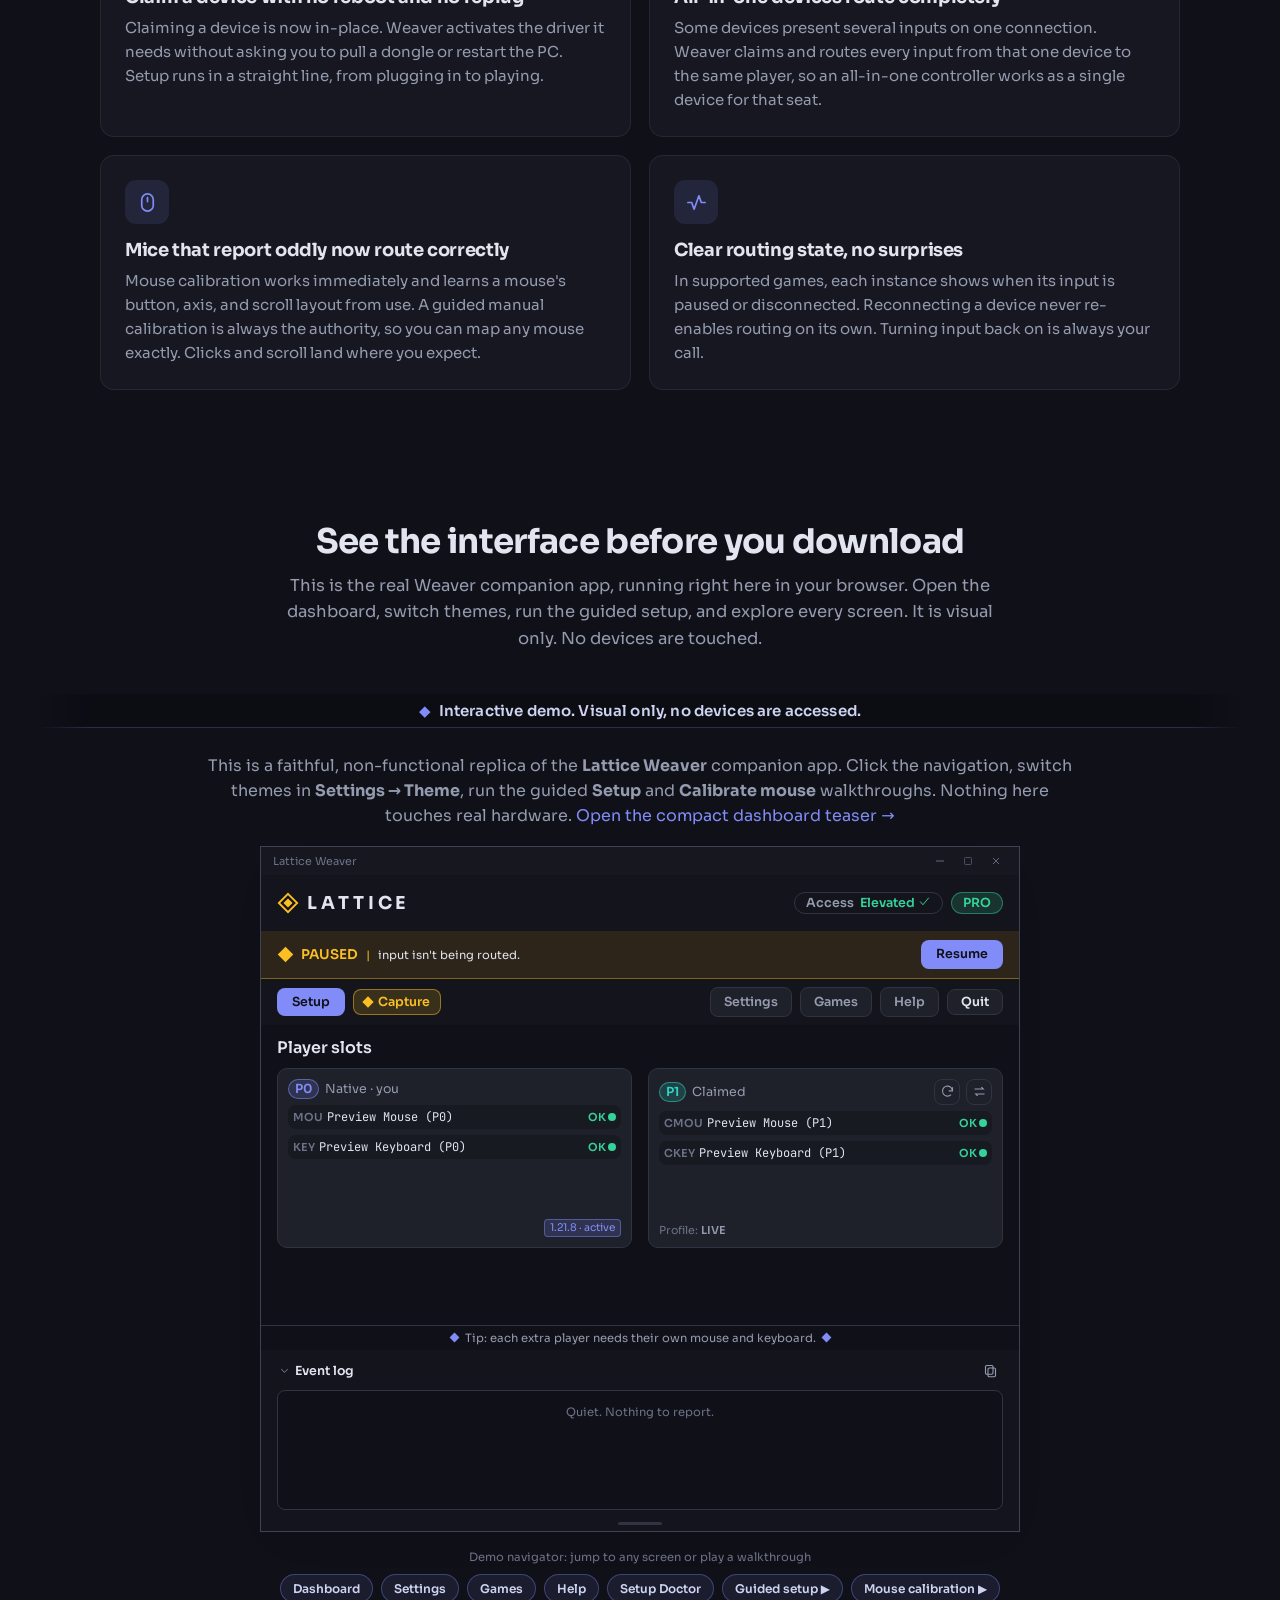
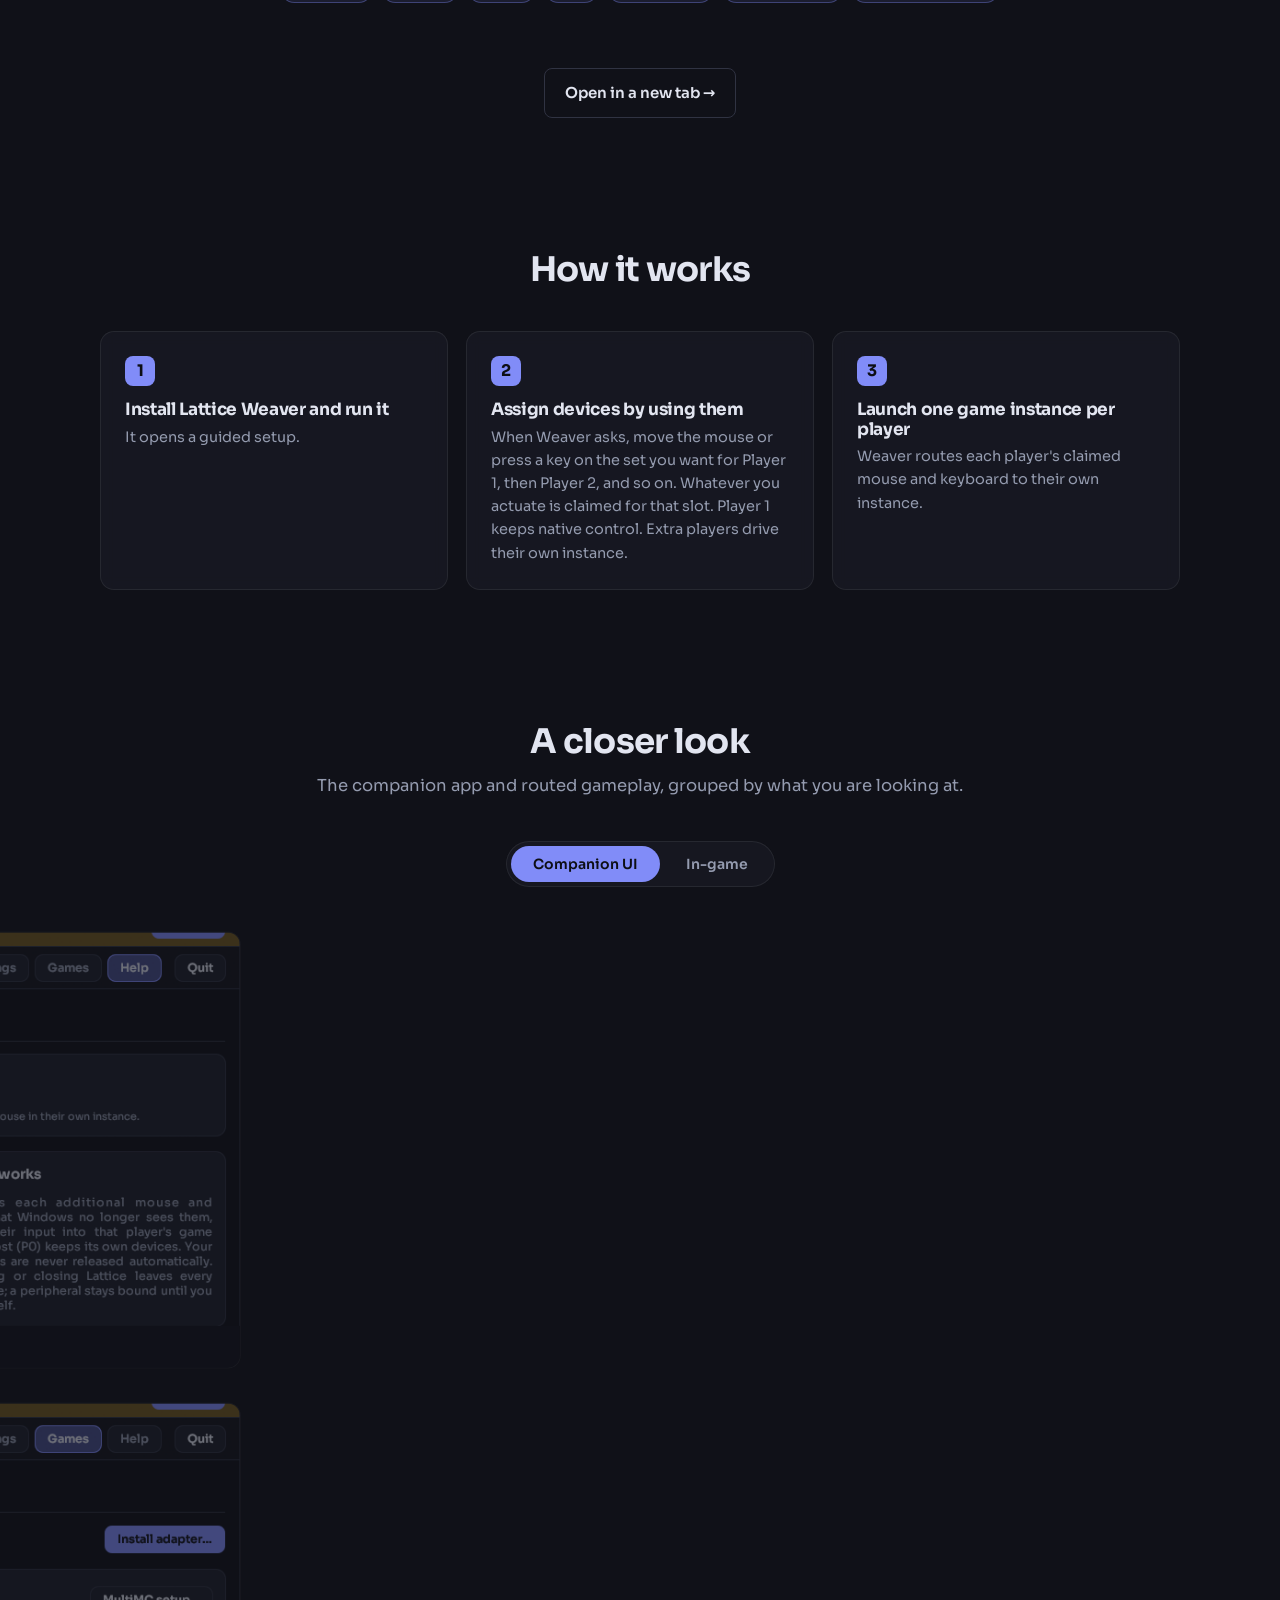
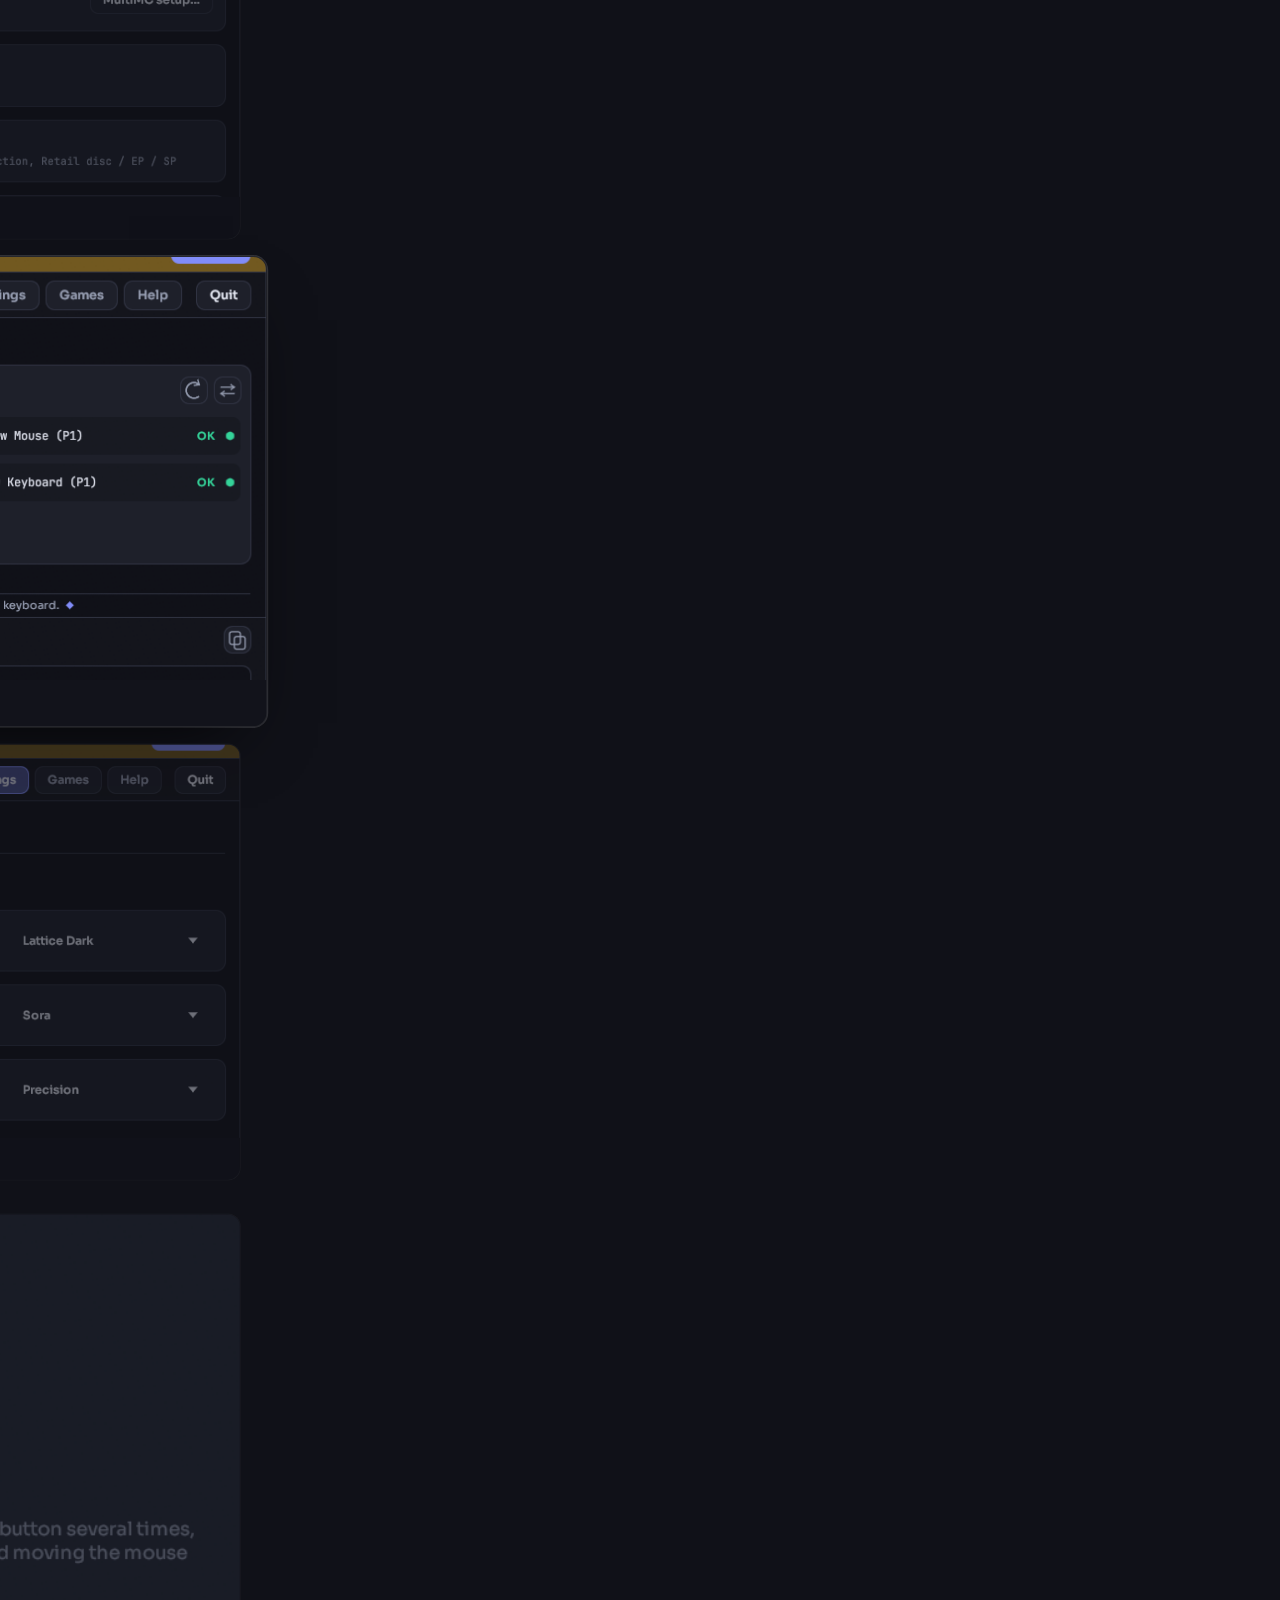
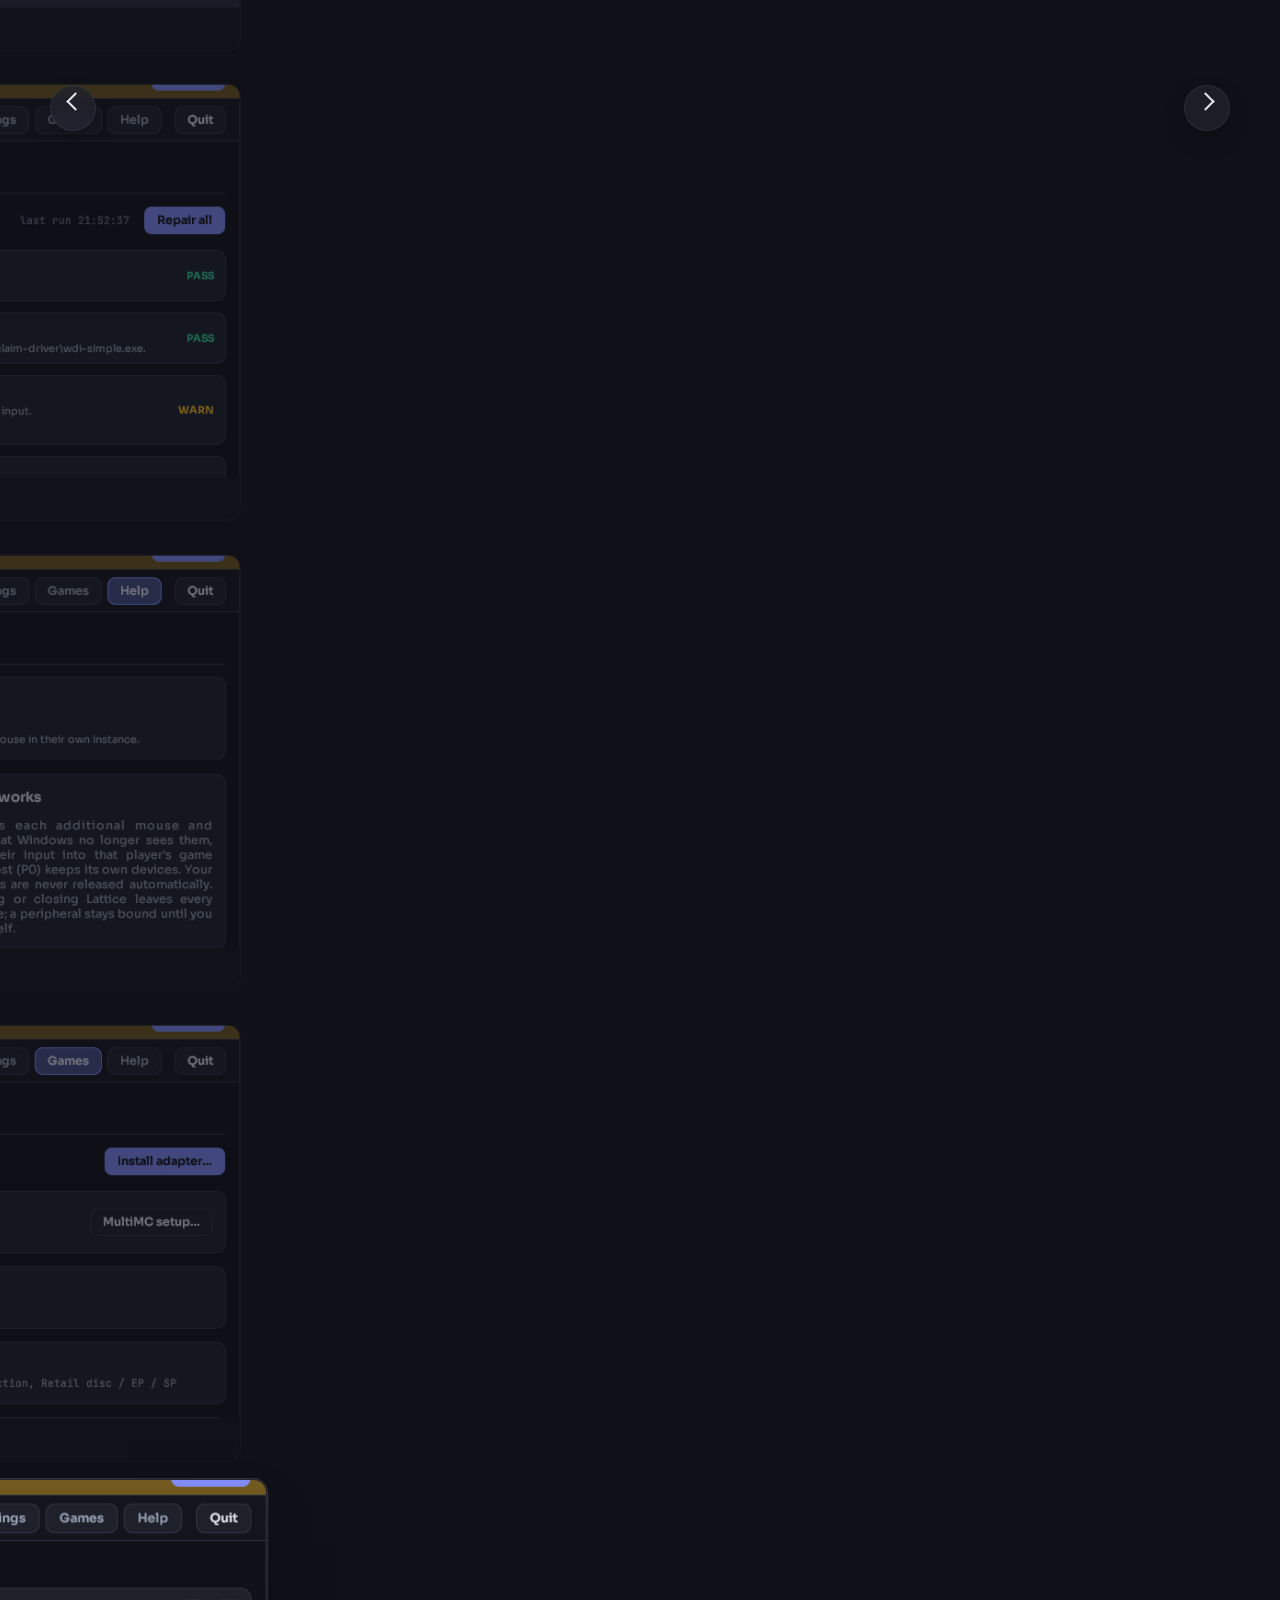
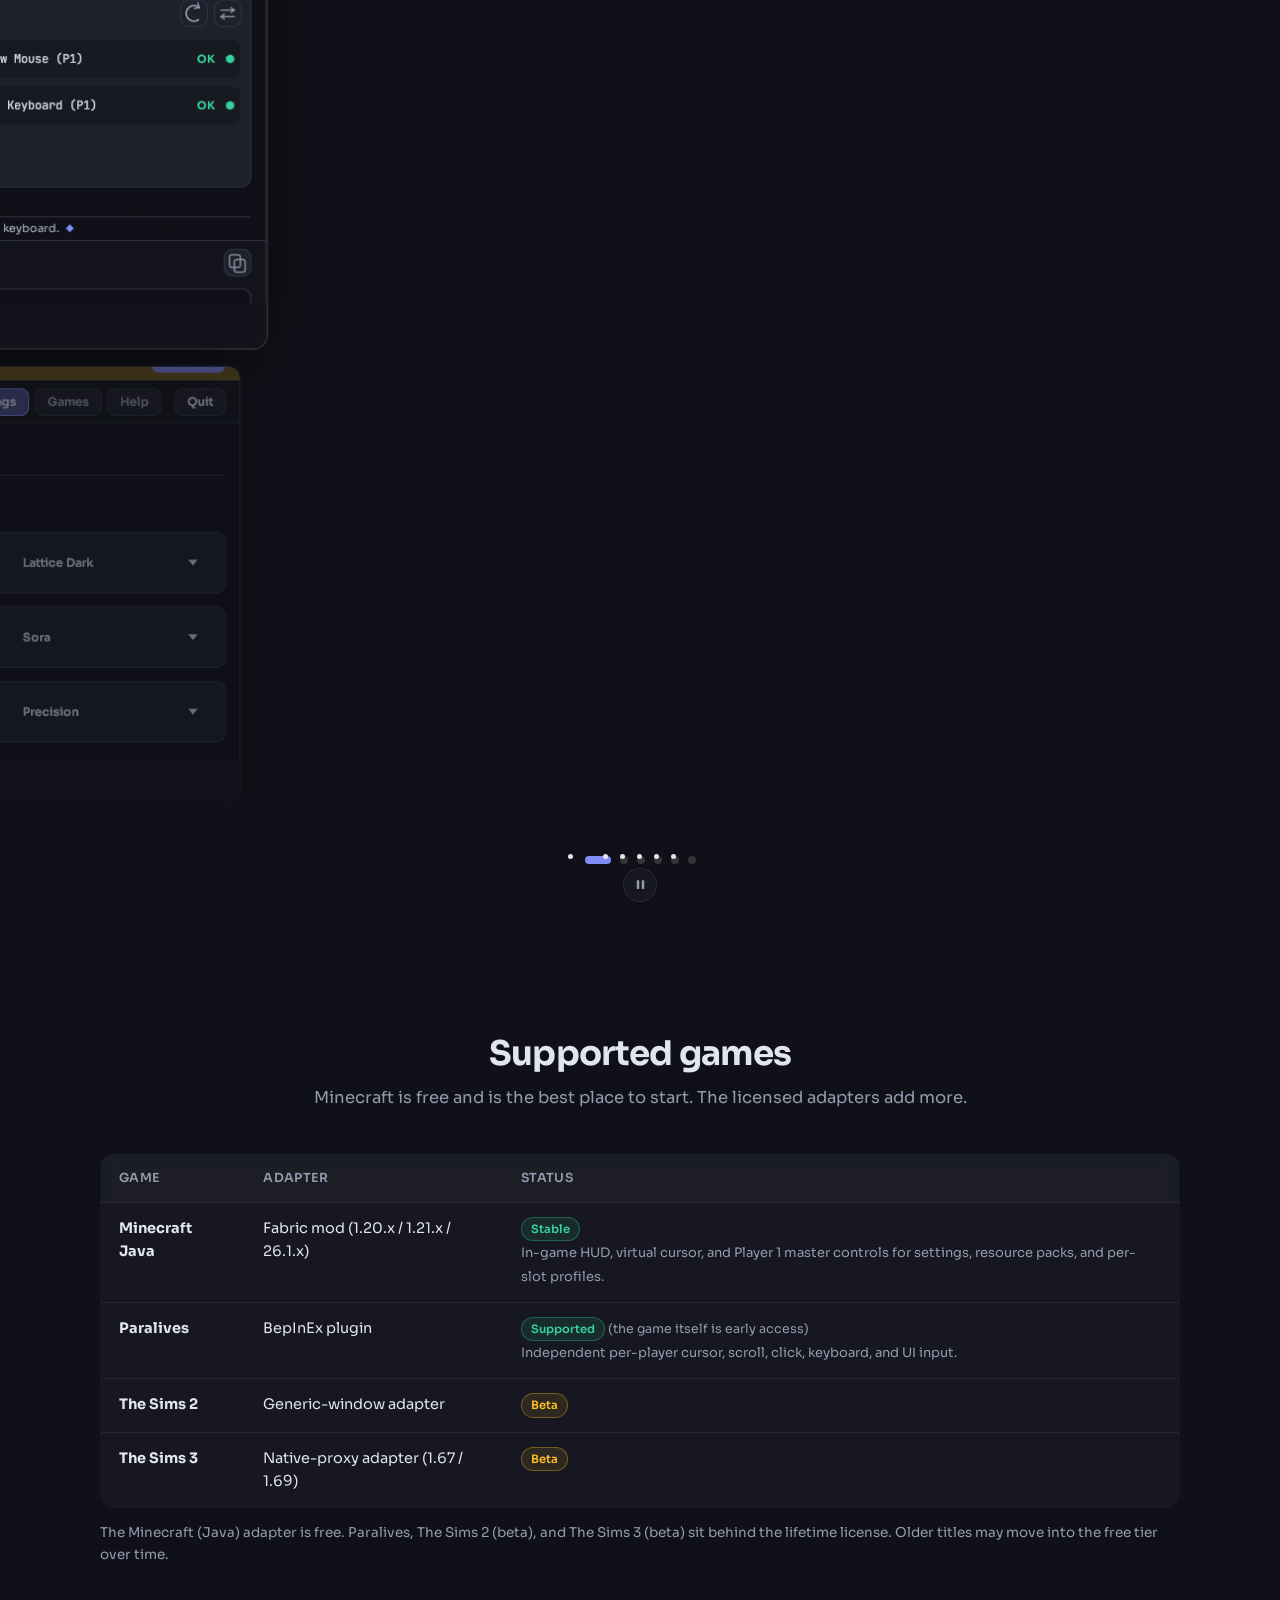
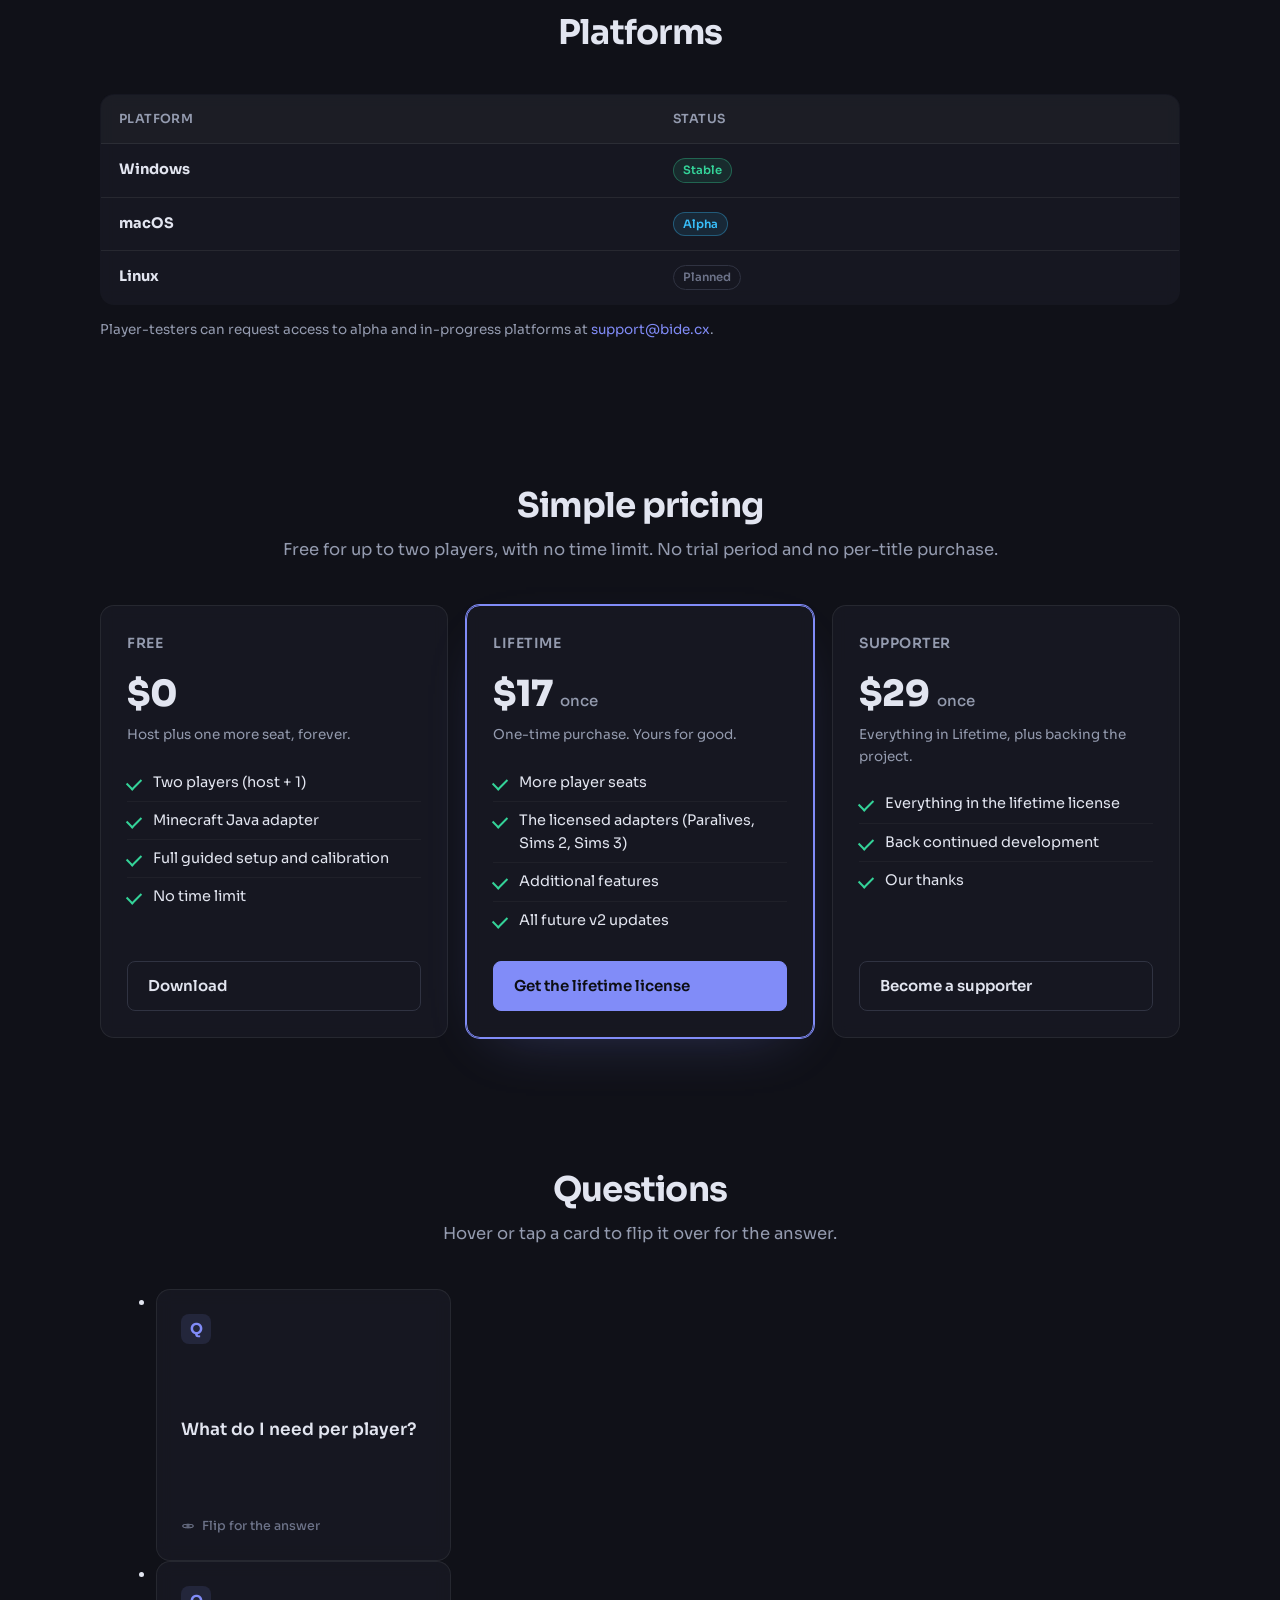
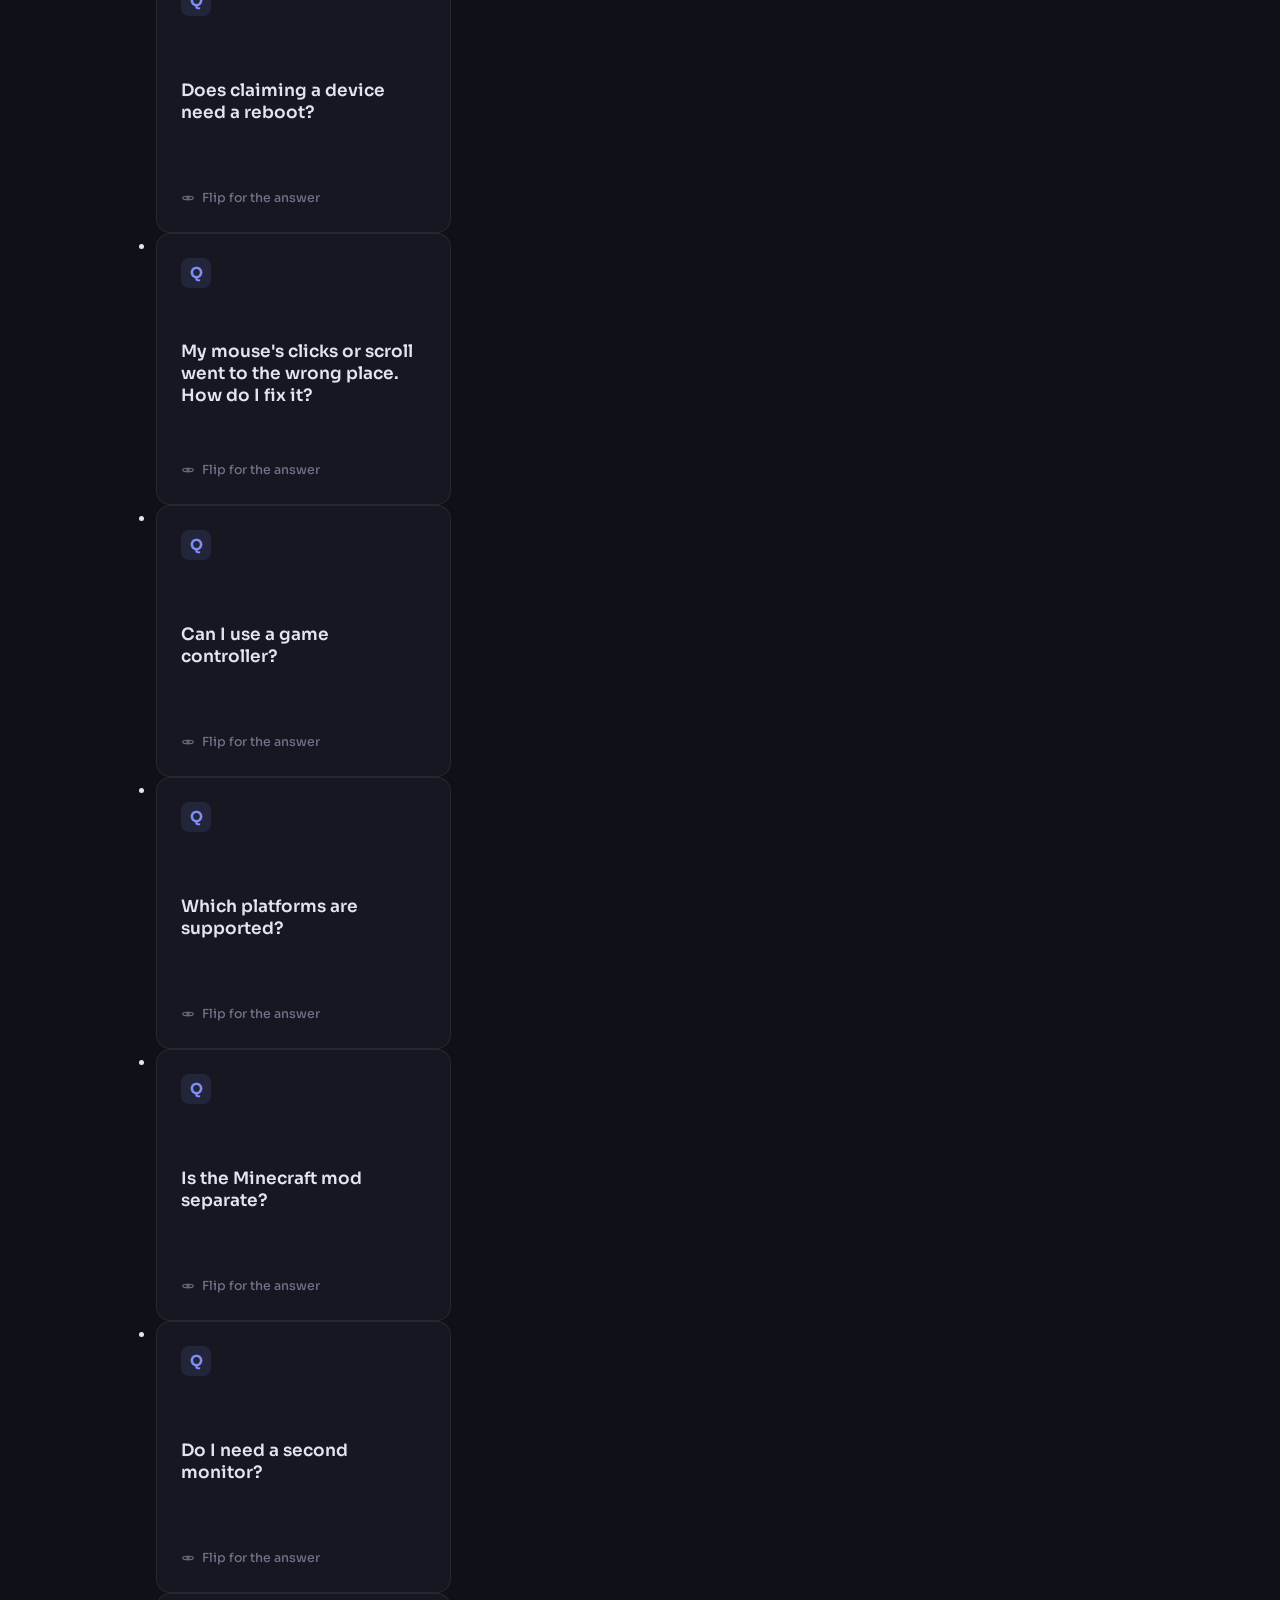
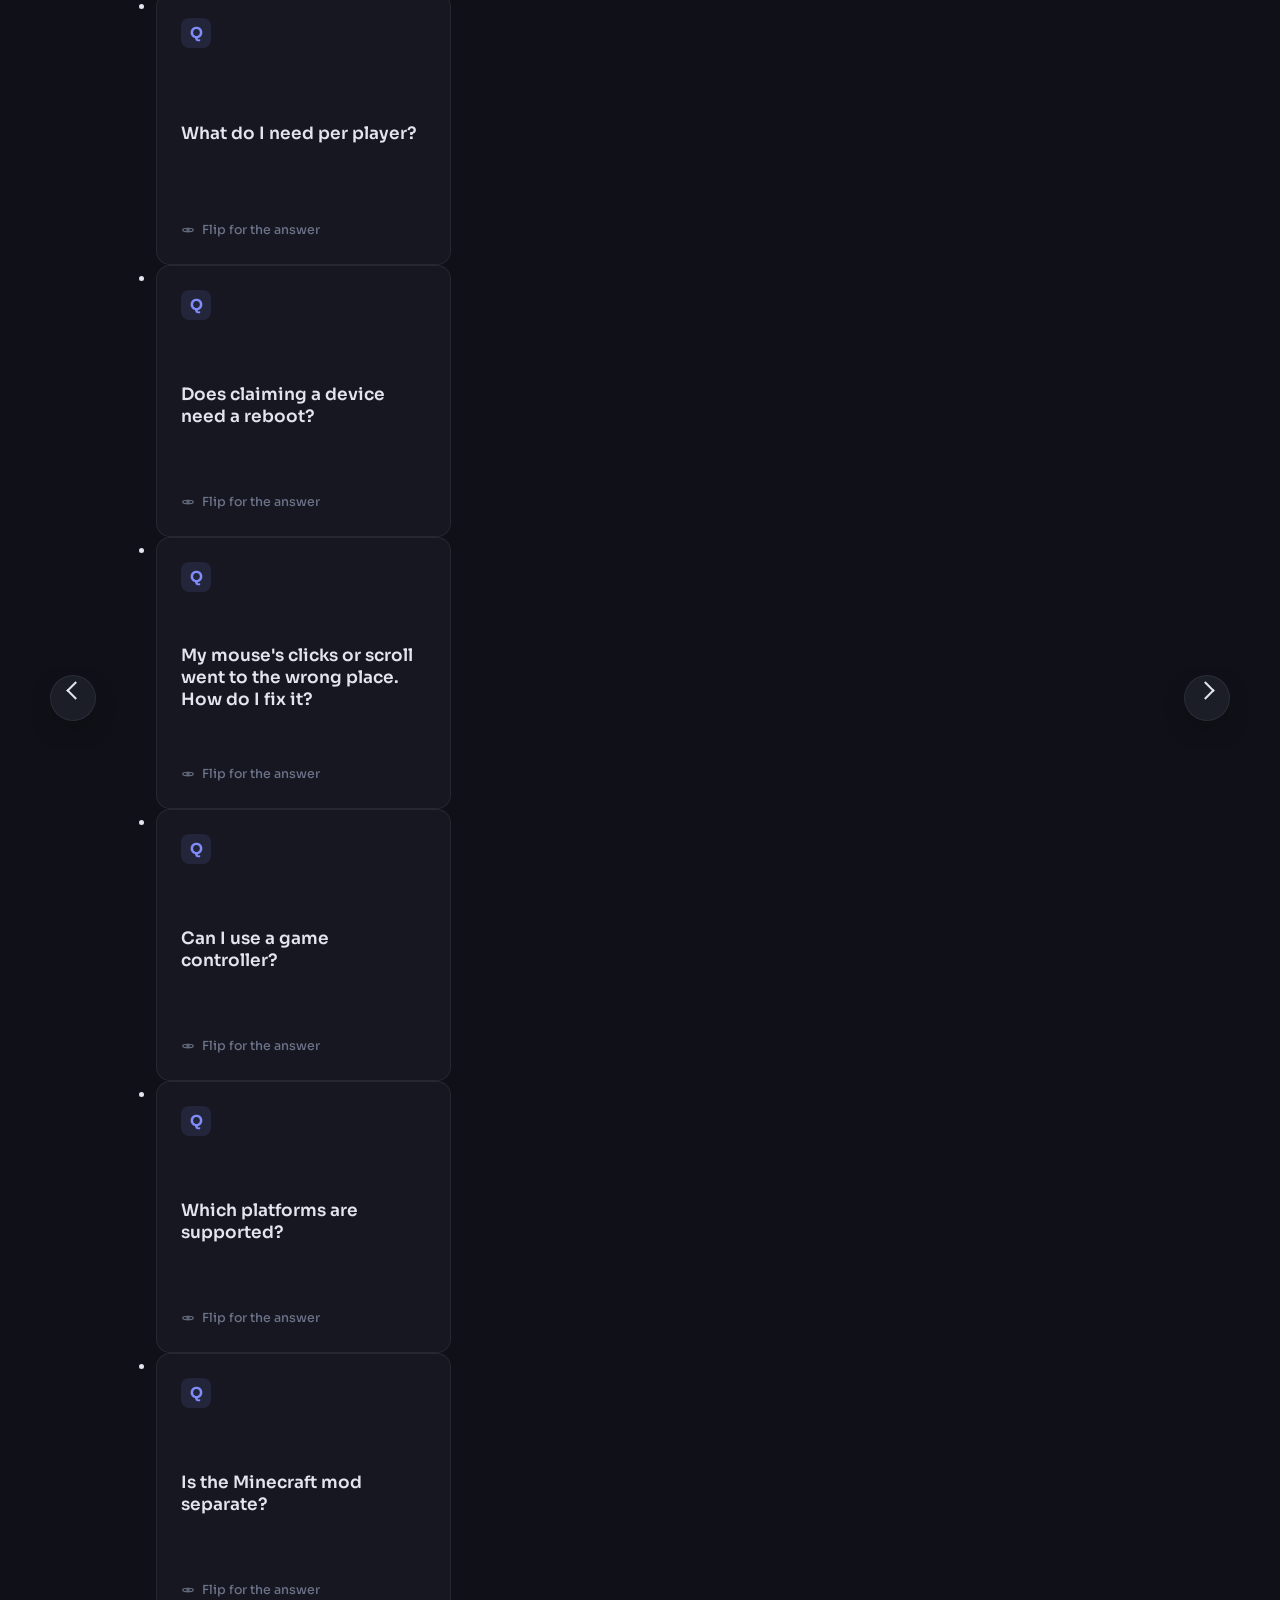
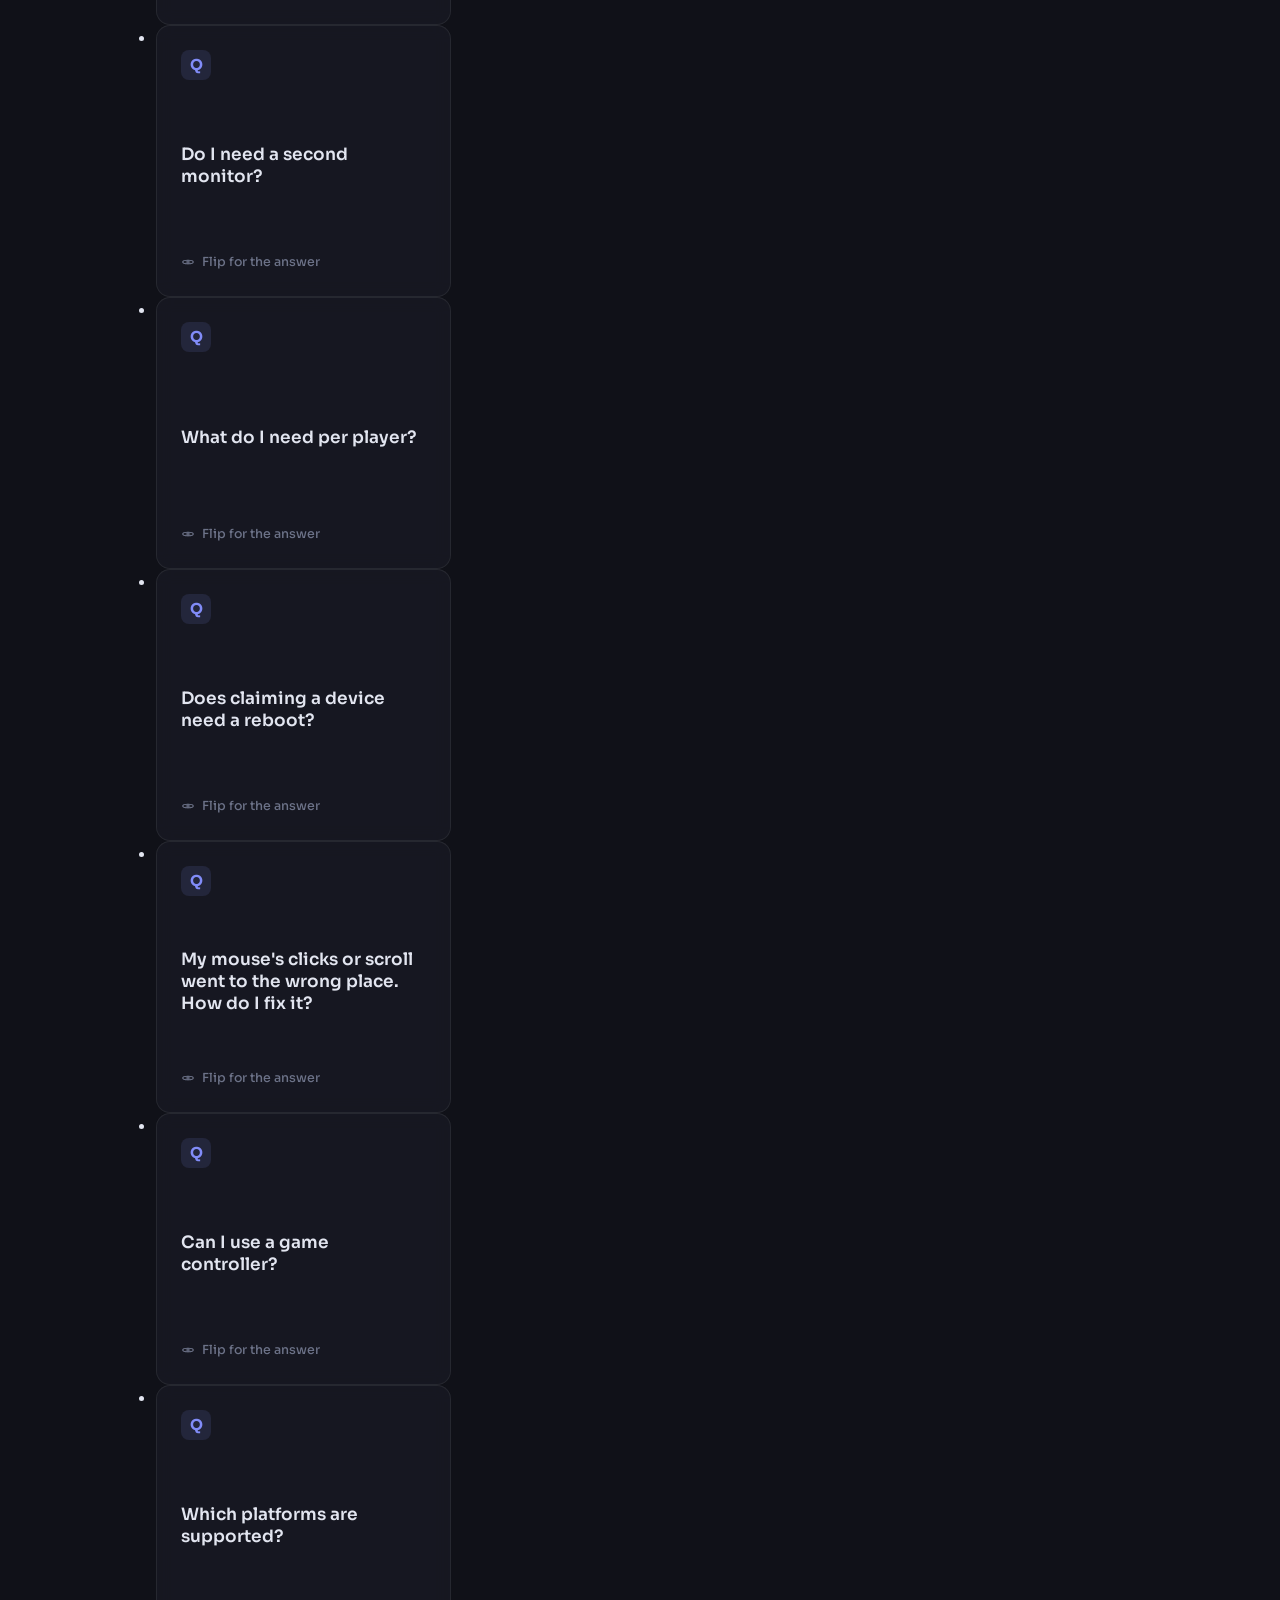
==== commit 6d05bd63: "feat(site): ship the v2.0.0 drop Rebuild the bide.cx landing page for v2: parallax lattice backgroun" ====
--- a/index.html
+++ b/index.html
@@ -1,286 +1,767 @@
-<!DOCTYPE html>
+<!doctype html>
 <html lang="en">
 <head>
 <meta charset="utf-8">
 <meta name="viewport" content="width=device-width, initial-scale=1">
-<title>Lattice - local couch co-op for Windows games</title>
-<meta name="description" content="Lattice is a Windows companion app plus game adapters for local couch co-op with multiple keyboards, mice, cursors, and game windows on one PC.">
-<meta property="og:title" content="Lattice">
-<meta property="og:description" content="Local couch co-op for Windows games - multiple mice, keyboards, players, and game windows on one PC.">
-<meta property="og:url" content="https://bide.cx">
+<title>Lattice Weaver: couch co-op for your PC</title>
+<meta name="description" content="Lattice Weaver gives each player their own mouse and keyboard and routes them into supported games, so several people can play side by side on one PC. Free for up to two players.">
+<link rel="icon" href="favicon.png">
+<meta property="og:title" content="Lattice Weaver: couch co-op for your PC">
+<meta property="og:description" content="One screen, several players, each with their own mouse and keyboard. Free for up to two players.">
+<meta property="og:image" content="marketing-assets/lattice-v2-hero-poster.jpg">
 <meta property="og:type" content="website">
-<meta property="og:image" content="https://bide.cx/marketing-assets/minecraft-dual-instance-coop.png">
-<link rel="icon" type="image/png" sizes="64x64" href="/favicon.png">
-<link rel="apple-touch-icon" sizes="64x64" href="/favicon.png">
+<link rel="preconnect" href="https://fonts.googleapis.com">
+<link rel="preconnect" href="https://fonts.gstatic.com" crossorigin>
+<link href="https://fonts.googleapis.com/css2?family=Sora:wght@400;500;600;700;800&display=swap" rel="stylesheet">
+<!-- Carousel engine (one pinned library) powers the gallery and FAQ reels. Core
+     CSS only: all visual theming below is ours, matching the Lattice palette. -->
+<link rel="stylesheet" href="https://cdn.jsdelivr.net/npm/@splidejs/splide@4.1.4/dist/css/splide-core.min.css">
 <style>
-:root {
-  --bg: #090b10;
-  --fg: #e2e6f0;
-  --muted: #8b8f99;
-  --accent: #00cce4;
-  --accent-2: #f59e0b;
-  --border: #1e2535;
-  --card: #0f1219;
-  --card-2: #111722;
+/* Brand tokens ported from the Weaver app (companion/src/gui/theme.rs, Lattice Dark). */
+:root{
+  --bg:#101118; --bg-2:#14151C; --panel:#16171F; --card:#1E202A; --elevated:#262A38;
+  --stroke:#303342; --stroke-hover:#3E4254; --text:#E2E5F0; --muted:#949BAF; --faint:#6C7288;
+  /* translucent surfaces: panels sit ON the fixed depth field, so its glow and
+     lattice read through them and the page stays one continuous surface. */
+  --surface:rgba(27,29,39,.60); --surface-2:rgba(22,23,31,.55); --surface-strong:rgba(32,35,47,.72);
+  --surface-stroke:rgba(255,255,255,.07); --surface-stroke-hover:rgba(255,255,255,.14);
+  --accent:#818CF8; --accent-hover:#97A0FA; --accent-active:#6B77E8;
+  --ok:#34D399; --warn:#FBBF24; --bad:#F87171;
+  --p0:var(--accent); --p1:#2DD4BF; --p2:#E879F9; --p3:#38BDF8;
+  /* v1 "charm" palette, restored for the atmospheric background only */
+  --cyan:#00CCE4; --amber:#F59E0B;
+  --r-btn:8px; --r-card:14px; --r-pill:999px;
+  --maxw:1120px; --gutter:20px;
+  --ui:"Sora",system-ui,-apple-system,Segoe UI,Roboto,sans-serif;
 }
-* { box-sizing: border-box; }
-html, body {
-  margin: 0;
-  padding: 0;
-  color: var(--fg);
-  font-family: -apple-system, BlinkMacSystemFont, "Segoe UI", Roboto, Helvetica, Arial, sans-serif;
-  font-size: 16px;
-  line-height: 1.6;
+*{box-sizing:border-box}
+html{scroll-behavior:smooth;background:var(--bg)}
+body{margin:0;background:transparent;color:var(--text);font-family:var(--ui);font-size:16px;line-height:1.6;-webkit-font-smoothing:antialiased;overflow-x:hidden}
+::selection{background:#00cce43d;color:#fff}
+:focus-visible{outline:2px solid var(--accent);outline-offset:2px;border-radius:3px}
+*{scrollbar-width:thin;scrollbar-color:#3a3f55 transparent}
+::-webkit-scrollbar{width:11px;height:11px}
+::-webkit-scrollbar-track{background:transparent}
+::-webkit-scrollbar-thumb{background:#2b2f40;border:3px solid var(--bg);border-radius:999px}
+::-webkit-scrollbar-thumb:hover{background:#3b4057}
+a{color:inherit;text-decoration:none}
+img,video{max-width:100%;display:block}
+h1,h2,h3{line-height:1.15;margin:0;font-weight:700;letter-spacing:-0.02em}
+p{margin:0 0 1em}
+.wrap{max-width:var(--maxw);margin:0 auto;padding:0 var(--gutter)}
+.accent{color:var(--accent)}
+.muted{color:var(--muted)}
+
+/* ---- parallax depth field (v1 lattice + glows, restored and harmonized) ---- */
+.bg{position:fixed;inset:0;z-index:-1;overflow:hidden;pointer-events:none;background:var(--bg)}
+/* Full-viewport fixed tile. Parallax is driven by background-position (one paint,
+   so tiling is perfectly seamless at every scroll offset, no compositing seams). */
+.bg-grid{position:fixed;inset:0;
+  background-image:url("data:image/svg+xml;utf8,%3Csvg xmlns='http://www.w3.org/2000/svg' width='44' height='44'%3E%3Cpath d='M0 22 L22 0 L44 22 L22 44 Z' fill='none' stroke='%2300cce4' stroke-width='1' stroke-opacity='0.06'/%3E%3C/svg%3E");
+  background-size:44px 44px;background-repeat:repeat;background-position:0 0;
+  /* Hold the lattice across the full viewport so every section rests on the same
+     texture; it only eases off at the far edges, never mid-page. */
+  -webkit-mask-image:radial-gradient(150% 150% at 50% 12%,#000 62%,transparent 100%);
+  mask-image:radial-gradient(150% 150% at 50% 12%,#000 62%,transparent 100%)}
+.bg-glow{position:absolute;border-radius:50%;filter:blur(44px);will-change:transform}
+.bg-glow--cyan{top:-30vh;left:-22vw;width:84vw;height:92vh;
+  background:radial-gradient(closest-side,rgba(0,204,228,.20),rgba(0,204,228,.08) 45%,rgba(0,204,228,.02) 72%,transparent 100%)}
+.bg-glow--amber{top:-10vh;right:-24vw;width:74vw;height:72vh;
+  background:radial-gradient(closest-side,rgba(245,158,11,.13),rgba(245,158,11,.05) 45%,rgba(245,158,11,.015) 72%,transparent 100%)}
+.bg-glow--indigo{top:26vh;left:12vw;width:78vw;height:78vh;
+  background:radial-gradient(closest-side,rgba(129,140,248,.15),rgba(129,140,248,.06) 45%,rgba(129,140,248,.02) 72%,transparent 100%)}
+/* the faintest settle at the very bottom edge; no mid-page banding */
+.bg-vignette{position:absolute;inset:0;background:linear-gradient(180deg,transparent 82%,rgba(16,17,24,.55) 100%)}
+@media(prefers-reduced-motion:reduce){.bg-grid,.bg-glow{will-change:auto;transform:none!important}}
+
+/* buttons */
+.btn{display:inline-flex;align-items:center;gap:8px;font-family:var(--ui);font-weight:600;font-size:15px;
+  padding:12px 20px;border-radius:var(--r-btn);border:1px solid transparent;cursor:pointer;transition:.15s;white-space:nowrap}
+.btn-primary{background:var(--accent);color:#0d0e14;border-color:var(--accent)}
+.btn-primary:hover{background:var(--accent-hover)}
+.btn-ghost{background:transparent;color:var(--text);border-color:var(--stroke)}
+.btn-ghost:hover{border-color:var(--stroke-hover);background:#ffffff08}
+
+/* nav */
+header.nav{position:sticky;top:0;z-index:50;background:#10111899;backdrop-filter:blur(12px) saturate(120%);-webkit-backdrop-filter:blur(12px) saturate(120%);border-bottom:1px solid var(--surface-stroke)}
+.nav-in{display:flex;align-items:center;justify-content:space-between;height:60px;gap:16px}
+.brand{display:flex;align-items:center;gap:12px;font-weight:700;font-size:21px;letter-spacing:-.01em;margin-right:auto}
+.brand-mark{display:block;flex:0 0 auto}
+.nav-links{display:flex;align-items:center;gap:8px}
+.nav-links a.txt{padding:8px 12px;color:var(--muted);font-size:14px;font-weight:500}
+.nav-links a.txt:hover{color:var(--text)}
+@media(max-width:720px){.nav-links a.txt{display:none}}
+
+/* hero */
+.hero{position:relative;padding:64px 0 40px;text-align:center;overflow:hidden}
+.hero:before{content:"";position:absolute;inset:-20% 0 auto 0;height:420px;z-index:0;
+  background:radial-gradient(60% 100% at 50% 0,#818cf82b,transparent 70%)}
+.hero .wrap{position:relative;z-index:1}
+.eyebrow{display:inline-flex;align-items:center;gap:8px;font-size:12.5px;font-weight:600;letter-spacing:.04em;text-transform:uppercase;
+  color:var(--accent);background:#818cf818;border:1px solid #818cf84d;border-radius:var(--r-pill);padding:6px 14px;margin-bottom:22px}
+.hero h1{font-size:clamp(30px,5.2vw,52px);font-weight:800;max-width:16ch;margin:0 auto 18px}
+.hero .sub{font-size:clamp(16px,2.2vw,19px);color:var(--muted);max-width:60ch;margin:0 auto 28px}
+.cta-row{display:flex;gap:12px;justify-content:center;flex-wrap:wrap;margin-bottom:10px}
+.cta-note{font-size:13px;color:var(--faint)}
+.hero-media{margin:38px auto 0;max-width:960px;border-radius:16px;overflow:hidden;border:1px solid var(--stroke);
+  box-shadow:0 30px 80px -30px #000c,0 0 0 1px #ffffff08}
+.hero-media video{width:100%;display:block;background:#000}
+
+/* generic section. No dividers; the page is one continuous surface and
+   sections are separated by rhythm alone, not by lines or band backgrounds. */
+section{padding:66px 0;position:relative}
+.sec-head{text-align:center;max-width:62ch;margin:0 auto 42px}
+.sec-head h2{font-size:clamp(24px,3.4vw,34px);margin-bottom:12px}
+.sec-head p{color:var(--muted);font-size:16.5px;margin:0}
+
+/* benefits */
+.grid{display:grid;gap:18px}
+.benefits{grid-template-columns:repeat(2,1fr)}
+@media(max-width:760px){.benefits{grid-template-columns:1fr}}
+.card{background:var(--surface);border:1px solid var(--surface-stroke);border-radius:var(--r-card);padding:24px;
+  backdrop-filter:blur(7px) saturate(115%);-webkit-backdrop-filter:blur(7px) saturate(115%);transition:border-color .15s,transform .15s}
+.card:hover{border-color:var(--surface-stroke-hover);transform:translateY(-2px)}
+.card h3{font-size:18px;margin-bottom:8px}
+.card p{color:var(--muted);font-size:15px;margin:0}
+.card .ic{width:44px;height:44px;border-radius:11px;display:grid;place-items:center;margin-bottom:16px;
+  background:#818cf81f;color:var(--accent)}
+.card .ic svg{width:23px;height:23px;display:block}
+
+/* interactive demo. No framed-box treatment; the live app sits directly on the
+   page surface, auto-sized to its content so there is no inner scrollbar. */
+.demo-frame{position:relative;width:min(1200px,94vw);margin-left:50%;transform:translateX(-50%);overflow:hidden;background:transparent;border:0;
+  -webkit-mask-image:linear-gradient(90deg,transparent,#000 4%,#000 96%,transparent);
+  mask-image:linear-gradient(90deg,transparent,#000 4%,#000 96%,transparent)}
+.demo-frame iframe{width:100%;height:920px;border:0;display:block;background:transparent;overflow:hidden}
+.demo-cta{display:flex;justify-content:center;margin-top:14px}
+
+/* steps */
+.steps{grid-template-columns:repeat(3,1fr);counter-reset:step}
+@media(max-width:760px){.steps{grid-template-columns:1fr}}
+.step{background:var(--surface);border:1px solid var(--surface-stroke);border-radius:var(--r-card);padding:24px;position:relative;
+  backdrop-filter:blur(7px) saturate(115%);-webkit-backdrop-filter:blur(7px) saturate(115%)}
+.step .n{width:30px;height:30px;border-radius:8px;background:var(--accent);color:#0d0e14;font-weight:700;display:grid;place-items:center;margin-bottom:14px}
+.step h3{font-size:17px;margin-bottom:6px}
+.step p{color:var(--muted);font-size:14.5px;margin:0}
+
+/* ---- gallery: large featured shot, one at a time, with peeking neighbors ---- */
+.shot{border:1px solid var(--surface-stroke);border-radius:var(--r-card);overflow:hidden;background:var(--bg-2);cursor:zoom-in;
+  transition:border-color .2s,box-shadow .2s,transform .2s;margin:0}
+.shot img{width:100%;aspect-ratio:16/9;object-fit:cover;background:#0b0c11;display:block}
+.shot .cap{padding:13px 16px;font-size:13.5px;color:var(--muted);line-height:1.45;background:rgba(18,19,27,.55)}
+
+/* segmented group toggle (Companion UI / In-game) */
+.seg-wrap{display:flex;justify-content:center;margin:0 0 28px}
+.seg{display:inline-flex;gap:4px;padding:4px;background:var(--surface);border:1px solid var(--surface-stroke);border-radius:var(--r-pill);
+  backdrop-filter:blur(7px);-webkit-backdrop-filter:blur(7px)}
+.seg button{appearance:none;border:0;background:transparent;color:var(--muted);font-family:var(--ui);font-weight:600;font-size:14px;
+  padding:9px 22px;border-radius:var(--r-pill);cursor:pointer;transition:.18s}
+.seg button[aria-selected="true"]{background:var(--accent);color:#0d0e14}
+.seg button:hover:not([aria-selected="true"]){color:var(--text)}
+
+/* ---- shared reel chrome (Splide), themed to the Lattice palette ---- */
+.reel{position:relative;padding:0 56px}
+.reel[hidden]{display:none}
+.gal .splide__track{border-radius:calc(var(--r-card) + 2px)}
+/* featured slide scales up when active; neighbors recede so the current shot leads */
+.gal .splide__slide{transition:opacity .45s,transform .45s;opacity:.45;transform:scale(.93)}
+.gal .splide__slide.is-active{opacity:1;transform:scale(1)}
+.gal .splide__slide.is-active .shot{box-shadow:0 30px 70px -34px #000e,0 0 0 1px var(--surface-stroke-hover)}
+.shot:hover{border-color:var(--stroke-hover)}
+/* arrows */
+.splide__arrows{pointer-events:none}
+.splide__arrow{position:absolute;top:50%;transform:translateY(-50%);z-index:3;width:46px;height:46px;border-radius:50%;
+  display:grid;place-items:center;background:var(--surface-strong);border:1px solid var(--surface-stroke);color:var(--text);cursor:pointer;
+  transition:.18s;backdrop-filter:blur(8px);-webkit-backdrop-filter:blur(8px);box-shadow:0 10px 28px -12px #000b;pointer-events:auto;opacity:1}
+.splide__arrow:disabled{opacity:.3;cursor:default}
+.splide__arrow:hover:not(:disabled){border-color:var(--accent);color:var(--accent);background:var(--surface-strong)}
+.splide__arrow svg{width:0;height:0;fill:transparent}
+.splide__arrow--prev{left:-50px}.splide__arrow--next{right:-50px}
+.splide__arrow--prev::before,.splide__arrow--next::before{content:"";width:11px;height:11px;border-top:2px solid currentColor;border-right:2px solid currentColor}
+.splide__arrow--prev::before{transform:rotate(-135deg);margin-left:4px}
+.splide__arrow--next::before{transform:rotate(45deg);margin-right:4px}
+/* pagination dots */
+.splide__pagination{position:static;display:flex;justify-content:center;gap:9px;padding:20px 0 0;margin:0}
+.splide__pagination li{line-height:0}
+.splide__pagination__page{display:block;width:8px;height:8px;padding:0;margin:0;border:0;border-radius:var(--r-pill);
+  background:#ffffff26;cursor:pointer;transition:.2s}
+.splide__pagination__page:hover{background:#ffffff4d}
+.splide__pagination__page.is-active{width:26px;background:var(--accent)}
+/* play / pause toggle */
+.reel-foot{display:flex;align-items:center;justify-content:center;gap:16px;margin-top:4px}
+.car-toggle{display:inline-grid;place-items:center;width:34px;height:34px;border-radius:50%;cursor:pointer;
+  background:var(--surface);border:1px solid var(--surface-stroke);color:var(--muted);transition:.18s}
+.car-toggle:hover{color:var(--accent);border-color:var(--accent)}
+.car-toggle svg{width:15px;height:15px;display:block}
+.car-toggle .i-play{display:none}.car-toggle.is-paused .i-pause{display:none}.car-toggle.is-paused .i-play{display:block}
+@media(max-width:560px){.reel{padding:0 42px}.splide__arrow{width:38px;height:38px}.splide__arrow--prev{left:-40px}.splide__arrow--next{right:-40px}}
+
+/* tables */
+.tbl{width:100%;border-collapse:collapse;background:var(--surface);border:1px solid var(--surface-stroke);border-radius:var(--r-card);overflow:hidden;
+  backdrop-filter:blur(7px) saturate(115%);-webkit-backdrop-filter:blur(7px) saturate(115%)}
+.tbl th,.tbl td{text-align:left;padding:14px 18px;border-bottom:1px solid var(--surface-stroke);font-size:14.5px;vertical-align:top}
+.tbl th{background:#ffffff06;color:var(--muted);font-weight:600;font-size:12.5px;text-transform:uppercase;letter-spacing:.03em}
+.tbl tr:last-child td{border-bottom:0}
+.badge{display:inline-block;font-size:11.5px;font-weight:600;padding:2px 9px;border-radius:var(--r-pill);border:1px solid}
+.b-stable{color:var(--ok);border-color:#34d39959;background:#34d3991a}
+.b-beta{color:var(--warn);border-color:#fbbf2459;background:#fbbf241a}
+.b-alpha{color:var(--p3);border-color:#38bdf859;background:#38bdf81a}
+.b-plan{color:var(--faint);border-color:var(--stroke)}
+
+/* pricing */
+.pricing{grid-template-columns:repeat(3,1fr)}
+@media(max-width:820px){.pricing{grid-template-columns:1fr}}
+.price{background:var(--surface);border:1px solid var(--surface-stroke);border-radius:var(--r-card);padding:26px;display:flex;flex-direction:column;
+  backdrop-filter:blur(7px) saturate(115%);-webkit-backdrop-filter:blur(7px) saturate(115%)}
+.price.feat{border-color:var(--accent);box-shadow:0 0 0 1px var(--accent),0 20px 60px -30px #818cf855}
+.price .tier{font-size:14px;color:var(--muted);font-weight:600;text-transform:uppercase;letter-spacing:.04em}
+.price .amt{font-size:36px;font-weight:800;margin:10px 0 2px}
+.price .amt small{font-size:15px;font-weight:500;color:var(--muted)}
+.price ul{list-style:none;padding:0;margin:18px 0 22px;flex:1}
+.price li{padding:7px 0 7px 26px;position:relative;color:var(--text);font-size:14.5px;border-top:1px solid #ffffff0a}
+.price li:first-child{border-top:0}
+.price li:before{content:"";position:absolute;left:0;top:14px;width:12px;height:7px;border-left:2px solid var(--ok);border-bottom:2px solid var(--ok);transform:rotate(-45deg)}
+
+/* ---- FAQ: auto-scrolling reel of hover-to-flip flashcards ---- */
+.faqreel .splide__slide{height:auto}
+.flip{height:272px;perspective:1400px;cursor:pointer;outline-offset:3px}
+.flip-inner{position:relative;width:100%;height:100%;transition:transform .62s cubic-bezier(.2,.7,.2,1) .4s;transform-style:preserve-3d}
+.flip:hover .flip-inner,.flip:focus-within .flip-inner,.flip.is-flipped .flip-inner{transform:rotateY(180deg);transition-delay:0s}
+.flip-face{position:absolute;inset:0;display:flex;flex-direction:column;border-radius:var(--r-card);padding:24px;
+  border:1px solid var(--surface-stroke);background:var(--surface);backface-visibility:hidden;-webkit-backface-visibility:hidden;
+  backdrop-filter:blur(8px) saturate(115%);-webkit-backdrop-filter:blur(8px) saturate(115%);overflow:auto}
+.flip:hover .flip-front,.flip:focus-within .flip-front,.flip.is-flipped .flip-front{border-color:var(--surface-stroke)}
+.flip-front{justify-content:space-between}
+.flip-front .q{font-weight:600;font-size:17px;line-height:1.3;color:var(--text);margin:0}
+.q-mark{width:30px;height:30px;flex:0 0 auto;border-radius:8px;display:grid;place-items:center;margin-bottom:16px;
+  background:#818cf81f;color:var(--accent);font-weight:700;font-size:15px}
+.flip-hint{display:inline-flex;align-items:center;gap:7px;color:var(--faint);font-size:12.5px;font-weight:500;margin-top:16px}
+.flip-hint svg{width:14px;height:14px}
+.flip-back{transform:rotateY(180deg);background:var(--surface-strong);border-color:var(--surface-stroke-hover)}
+.flip-back .a{color:var(--muted);font-size:14.5px;line-height:1.55;margin:0}
+.flip-back .a a{color:var(--accent)}
+.flip-back .a code{font-family:ui-monospace,SFMono-Regular,Menlo,monospace;font-size:13px;color:var(--text);background:#ffffff10;padding:1px 5px;border-radius:5px}
+@media(max-width:560px){.flip{height:300px}}
+@media(prefers-reduced-motion:reduce){
+  .flip{height:auto;cursor:default}
+  .flip-inner{transition:none;transform:none!important}
+  .flip-face{position:relative;inset:auto;backface-visibility:visible;-webkit-backface-visibility:visible;overflow:visible}
+  .flip-back{transform:none;margin-top:10px}
+  .flip-hint{display:none}
 }
-body {
-  background-color: var(--bg);
-  background-image:
-    radial-gradient(circle at 18% 0%, rgba(0,204,228,0.16), transparent 34rem),
-    radial-gradient(circle at 82% 16%, rgba(245,158,11,0.12), transparent 28rem),
-    url("data:image/svg+xml;utf8,%3Csvg xmlns='http://www.w3.org/2000/svg' width='40' height='40'%3E%3Cpath d='M0 20 L20 0 L40 20 L20 40 Z' fill='none' stroke='%2300cce4' stroke-width='1' stroke-opacity='0.055'/%3E%3C/svg%3E");
-  background-size: auto, auto, 40px 40px;
-  background-attachment: fixed;
-  min-height: 100vh;
-}
-.wrap {
-  max-width: 1040px;
-  margin: 0 auto;
-  padding: 56px 24px;
-}
-header {
-  display: grid;
-  grid-template-columns: auto 1fr;
-  gap: 18px;
-  align-items: center;
-  margin-bottom: 24px;
-}
-header img {
-  display: block;
-  width: 60px;
-  height: 60px;
-}
-h1 {
-  font-size: clamp(42px, 8vw, 84px);
-  line-height: 0.95;
-  margin: 0;
-  letter-spacing: -0.06em;
-}
-.eyebrow {
-  color: var(--accent);
-  font-size: 12px;
-  font-weight: 800;
-  letter-spacing: 0.18em;
-  text-transform: uppercase;
-  margin: 0 0 6px;
-}
-.tagline {
-  max-width: 740px;
-  color: var(--muted);
-  font-size: clamp(19px, 2.5vw, 27px);
-  margin: 0 0 28px;
-}
-.actions {
-  display: flex;
-  flex-wrap: wrap;
-  gap: 12px;
-  margin: 24px 0 34px;
-}
-.btn {
-  display: inline-flex;
-  align-items: center;
-  justify-content: center;
-  background: var(--accent);
-  color: #061014;
-  padding: 12px 18px;
-  border-radius: 10px;
-  text-decoration: none;
-  font-weight: 800;
-  border: 1px solid rgba(255,255,255,0.08);
-  box-shadow: 0 12px 36px rgba(0,204,228,0.16);
-}
-.btn.secondary {
-  background: transparent;
-  color: var(--accent);
-  border: 1px solid rgba(0,204,228,0.55);
-  box-shadow: none;
-}
-.btn.gold {
-  background: var(--accent-2);
-  color: #130d02;
-  box-shadow: 0 12px 36px rgba(245,158,11,0.13);
-}
-.btn:hover { transform: translateY(-1px); opacity: 0.94; }
-.hero {
-  width: 100%;
-  border: 1px solid var(--border);
-  border-radius: 18px;
-  display: block;
-  box-shadow: 0 26px 90px rgba(0,0,0,0.35);
-}
-.grid {
-  display: grid;
-  grid-template-columns: repeat(3, minmax(0, 1fr));
-  gap: 16px;
-  margin: 28px 0;
-}
-.two {
-  grid-template-columns: repeat(2, minmax(0, 1fr));
-}
-.card {
-  background: linear-gradient(180deg, var(--card), var(--card-2));
-  border: 1px solid var(--border);
-  border-radius: 16px;
-  padding: 22px;
-}
-.card h2, .card h3 {
-  margin: 0 0 10px;
-  line-height: 1.15;
-}
-.card p { color: var(--muted); margin: 0 0 12px; }
-.shot {
-  width: 100%;
-  display: block;
-  border-radius: 12px;
-  border: 1px solid var(--border);
-  margin: 12px 0 0;
-}
-.pill {
-  display: inline-block;
-  border: 1px solid rgba(0,204,228,0.45);
-  border-radius: 999px;
-  color: var(--accent);
-  padding: 4px 10px;
-  font-size: 12px;
-  font-weight: 800;
-  letter-spacing: 0.04em;
-  margin-bottom: 12px;
-}
-ul { padding-left: 20px; margin: 10px 0 0; color: var(--muted); }
-li { margin: 6px 0; }
-a { color: var(--accent); }
-table {
-  width: 100%;
-  border-collapse: collapse;
-  margin-top: 12px;
-}
-th, td {
-  border: 1px solid var(--border);
-  padding: 10px 12px;
-  text-align: left;
-  vertical-align: top;
-}
-th { color: var(--muted); font-size: 13px; }
-footer {
-  margin-top: 44px;
-  padding-top: 24px;
-  border-top: 1px solid var(--border);
-  color: var(--muted);
-  font-size: 14px;
-}
-@media (max-width: 780px) {
-  header { grid-template-columns: 1fr; }
-  .grid, .two { grid-template-columns: 1fr; }
-  .wrap { padding: 34px 18px; }
-}
+
+/* footer */
+footer{border-top:1px solid var(--surface-stroke);padding:56px 0 40px;color:var(--muted);margin-top:16px}
+.foot{display:flex;justify-content:space-between;gap:24px;flex-wrap:wrap}
+.foot a{color:var(--muted);font-size:14px;display:block;padding:4px 0}
+.foot a:hover{color:var(--text)}
+.foot h4{font-size:12.5px;text-transform:uppercase;letter-spacing:.04em;color:var(--faint);margin:0 0 10px}
+.note{font-size:12.5px;color:var(--faint);max-width:70ch;margin:28px auto 0;text-align:center}
+
+/* lightbox */
+#lb{position:fixed;inset:0;background:#06070bea;z-index:100;display:none;align-items:center;justify-content:center;padding:24px}
+#lb.on{display:flex}
+#lb img{max-width:96vw;max-height:90vh;border-radius:10px;border:1px solid var(--stroke)}
+#lb .x{position:absolute;top:18px;right:22px;font-size:30px;color:#fff;cursor:pointer;line-height:1}
 </style>
 </head>
 <body>
-<div class="wrap">
-
-<header>
-  <img src="/favicon.png" alt="Lattice icon">
-  <div>
-    <p class="eyebrow">Lattice Weaver + game adapters</p>
-    <h1>Local couch co-op, one Windows PC.</h1>
+
+<div class="bg" aria-hidden="true">
+  <div class="bg-grid"></div>
+  <div class="bg-glow bg-glow--cyan"></div>
+  <div class="bg-glow bg-glow--amber"></div>
+  <div class="bg-glow bg-glow--indigo"></div>
+  <div class="bg-vignette"></div>
+</div>
+
+<header class="nav">
+  <div class="wrap nav-in">
+    <a class="brand" href="#top"><svg class="brand-mark" width="34" height="34" viewBox="0 0 64 64" aria-hidden="true" focusable="false"><g stroke="#00b8d4" stroke-width="0.65" opacity="0.22"><line x1="0" y1="32" x2="32" y2="0"/><line x1="0" y1="64" x2="64" y2="0"/><line x1="32" y1="64" x2="64" y2="32"/><line x1="32" y1="0" x2="64" y2="32"/><line x1="0" y1="0" x2="64" y2="64"/><line x1="0" y1="32" x2="32" y2="64"/></g><g stroke="#00d8f0" stroke-width="1.7" opacity="0.92"><line x1="16" y1="32" x2="32" y2="16"/><line x1="32" y1="16" x2="48" y2="32"/><line x1="48" y1="32" x2="32" y2="48"/><line x1="32" y1="48" x2="16" y2="32"/></g><rect x="27.5" y="27.5" width="9" height="9" transform="rotate(45 32 32)" fill="#0a1420" stroke="#00d8f0" stroke-width="1.2" opacity="0.8"/><rect x="13" y="29" width="6" height="6" fill="#f0c800"/><rect x="29" y="13" width="6" height="6" fill="#00cce4"/><rect x="45" y="29" width="6" height="6" fill="#cc2898"/><rect x="29" y="45" width="6" height="6" fill="#28b44c"/></svg> Lattice Weaver</a>
+    <nav class="nav-links">
+      <a class="txt" href="#features">Features</a>
+      <a class="txt" href="weaver-demo/">Explore the UI</a>
+      <a class="txt" href="#games">Games</a>
+      <a class="txt" href="#pricing">Pricing</a>
+      <a class="btn btn-primary" href="https://github.com/bideco/lattice-weaver/releases/latest">Download</a>
+    </nav>
   </div>
 </header>
 
-<p class="tagline">Give additional local players their own keyboard, mouse, cursor, and game window in supported games.</p>
-
-<div class="actions">
-  <a class="btn" href="https://files.bide.cx/">Download Lattice</a>
-  <a class="btn gold" href="https://buy.polar.sh/polar_cl_qnTeBhgJpeI7j7WgCHctmznEsHK9W5wrLsQaV33itbu">Buy license</a>
-  <a class="btn secondary" href="https://github.com/bideco/lattice-weaver/releases/latest">Latest release</a>
-  <a class="btn secondary" href="https://modrinth.com/mod/latticework">Minecraft mod</a>
-</div>
-
-<img class="hero" src="/marketing-assets/minecraft-dual-instance-coop.png" alt="Two Minecraft windows routed through Lattice on one PC">
-
-<div class="grid">
-  <section class="card">
-    <span class="pill">P0 NATIVE</span>
-    <h2>Player 0 keeps Windows.</h2>
-    <p>Your main keyboard and mouse stay normal. Use the desktop, launchers, and game windows like usual.</p>
+<main id="top">
+
+  <!-- HERO -->
+  <section class="hero" style="border-top:0">
+    <div class="wrap">
+      <span class="eyebrow">Lattice Weaver v2.0.0</span>
+      <h1>Couch co-op for your PC. One screen, several players, each with their own mouse and keyboard.</h1>
+      <p class="sub">Lattice Weaver gives each player their own devices and routes them into supported games. Several people can play side by side on one PC. Each player runs their own instance and stays in full control of their own input.</p>
+      <div class="cta-row">
+        <a class="btn btn-primary" href="https://github.com/bideco/lattice-weaver/releases/latest">Download free for two players</a>
+        <a class="btn btn-ghost" href="weaver-demo/">Explore the interface &rarr;</a>
+      </div>
+      <div class="cta-note">No time limit on the free tier. Windows stable · macOS alpha.</div>
+      <div class="hero-media">
+        <video autoplay muted loop playsinline poster="marketing-assets/lattice-v2-hero-poster.jpg">
+          <source src="marketing-assets/lattice-v2-hero.mp4" type="video/mp4">
+        </video>
+      </div>
+    </div>
   </section>
-  <section class="card">
-    <span class="pill">P1+ ROUTED</span>
-    <h2>Extra players get their own controls.</h2>
-    <p>Weaver's guided setup assigns selected keyboards and mice to player slots for supported game adapters.</p>
+
+  <!-- BENEFITS -->
+  <section id="features">
+    <div class="wrap">
+      <div class="sec-head">
+        <h2>What's new in v2</h2>
+        <p>A full generational step: faster, simpler setup and more reliable device handling.</p>
+      </div>
+      <div class="grid benefits">
+        <div class="card">
+          <div class="ic"><svg viewBox="0 0 24 24" fill="none" stroke="currentColor" stroke-width="1.75" stroke-linecap="round" stroke-linejoin="round" aria-hidden="true"><path d="M9 2v5M15 2v5"/><path d="M6 7h12v3a6 6 0 0 1-12 0z"/><path d="M12 16v6"/></svg></div>
+          <h3>Claim a device with no reboot and no replug</h3>
+          <p>Claiming a device is now in-place. Weaver activates the driver it needs without asking you to pull a dongle or restart the PC. Setup runs in a straight line, from plugging in to playing.</p>
+        </div>
+        <div class="card">
+          <div class="ic"><svg viewBox="0 0 24 24" fill="none" stroke="currentColor" stroke-width="1.75" stroke-linecap="round" stroke-linejoin="round" aria-hidden="true"><circle cx="5" cy="12" r="2.6"/><circle cx="19" cy="5.5" r="2.6"/><circle cx="19" cy="18.5" r="2.6"/><path d="M7.4 10.9 16.6 6.6M7.4 13.1 16.6 17.4"/></svg></div>
+          <h3>All-in-one devices route completely</h3>
+          <p>Some devices present several inputs on one connection. Weaver claims and routes every input from that one device to the same player, so an all-in-one controller works as a single device for that seat.</p>
+        </div>
+        <div class="card">
+          <div class="ic"><svg viewBox="0 0 24 24" fill="none" stroke="currentColor" stroke-width="1.75" stroke-linecap="round" stroke-linejoin="round" aria-hidden="true"><rect x="6" y="3" width="12" height="18" rx="6"/><path d="M12 7v4"/></svg></div>
+          <h3>Mice that report oddly now route correctly</h3>
+          <p>Mouse calibration works immediately and learns a mouse's button, axis, and scroll layout from use. A guided manual calibration is always the authority, so you can map any mouse exactly. Clicks and scroll land where you expect.</p>
+        </div>
+        <div class="card">
+          <div class="ic"><svg viewBox="0 0 24 24" fill="none" stroke="currentColor" stroke-width="1.75" stroke-linecap="round" stroke-linejoin="round" aria-hidden="true"><path d="M3 12h4l2.5 7 5-14L17 12h4"/></svg></div>
+          <h3>Clear routing state, no surprises</h3>
+          <p>In supported games, each instance shows when its input is paused or disconnected. Reconnecting a device never re-enables routing on its own. Turning input back on is always your call.</p>
+        </div>
+      </div>
+    </div>
   </section>
-  <section class="card">
-    <span class="pill">SUPPORTED ADAPTERS</span>
-    <h2>Minecraft and Paralives.</h2>
-    <p>Install the game-side adapter, start Weaver, and launch the game instances you want to play.</p>
+
+  <!-- INTERACTIVE DEMO -->
+  <section id="demo">
+    <div class="wrap">
+      <div class="sec-head">
+        <h2>See the interface before you download</h2>
+        <p>This is the real Weaver companion app, running right here in your browser. Open the dashboard, switch themes, run the guided setup, and explore every screen. It is visual only. No devices are touched.</p>
+      </div>
+      <div class="demo-frame">
+        <iframe id="demoFrame" src="weaver-demo/index.html" title="Interactive Lattice Weaver companion app" loading="lazy" scrolling="no"></iframe>
+      </div>
+      <div class="demo-cta">
+        <a class="btn btn-ghost" href="weaver-demo/" target="_blank" rel="noopener">Open in a new tab &rarr;</a>
+      </div>
+    </div>
   </section>
-</div>
-
-<section class="card">
-  <h2>Supported games</h2>
-  <table>
-    <tr><th>Game</th><th>Status</th><th>What Lattice adds</th></tr>
-    <tr><td><strong>Minecraft Java</strong></td><td>Supported</td><td>Fabric builds for Minecraft <code>1.20</code> through <code>26.1.2</code>, virtual cursors, slot HUD, P0 master settings, profiles, resource-pack controls, and guided JVM setup.</td></tr>
-    <tr><td><strong>Paralives</strong></td><td>Supported</td><td>Routed second-player mouse and keyboard input through the Lattice plugin, with a visible player cursor.</td></tr>
-    <tr><td><strong>Developer adapters</strong></td><td>Public devkit</td><td>SDKs, schemas, sample manifests, and adapter contract notes for supported-game integrations.</td></tr>
-  </table>
-</section>
-
-<div class="grid two">
-  <section class="card">
-    <h2>Lattice Weaver</h2>
-    <p>The Windows companion app handles player slots, guided setup, device assignment, profile selection, and adapter connections.</p>
-    <img class="shot" src="/marketing-assets/weaver-dashboard.png" alt="Lattice Weaver dashboard">
+
+  <!-- HOW IT WORKS -->
+  <section id="how">
+    <div class="wrap">
+      <div class="sec-head"><h2>How it works</h2></div>
+      <div class="grid steps">
+        <div class="step"><div class="n">1</div><h3>Install Lattice Weaver and run it</h3><p>It opens a guided setup.</p></div>
+        <div class="step"><div class="n">2</div><h3>Assign devices by using them</h3><p>When Weaver asks, move the mouse or press a key on the set you want for Player 1, then Player 2, and so on. Whatever you actuate is claimed for that slot. Player 1 keeps native control. Extra players drive their own instance.</p></div>
+        <div class="step"><div class="n">3</div><h3>Launch one game instance per player</h3><p>Weaver routes each player's claimed mouse and keyboard to their own instance.</p></div>
+      </div>
+    </div>
   </section>
-  <section class="card">
-    <h2>Minecraft master controls</h2>
-    <p>Player 0 can adjust routed-player Minecraft settings from a purpose-built in-game control screen.</p>
-    <img class="shot" src="/marketing-assets/minecraft-master-settings-screen.png" alt="Minecraft master settings screen">
+
+  <!-- GALLERY -->
+  <section id="gallery">
+    <div class="wrap">
+      <div class="sec-head"><h2>A closer look</h2><p>The companion app and routed gameplay, grouped by what you are looking at.</p></div>
+
+      <div class="seg-wrap">
+        <div class="seg" role="tablist" aria-label="Gallery category">
+          <button role="tab" id="tab-ui" aria-controls="reel-ui" aria-selected="true">Companion UI</button>
+          <button role="tab" id="tab-game" aria-controls="reel-game" aria-selected="false" tabindex="-1">In-game</button>
+        </div>
+      </div>
+
+      <div class="reel" id="reel-ui" role="tabpanel" aria-labelledby="tab-ui">
+        <div class="splide gal" id="gal-ui" aria-label="Companion UI screenshots" aria-roledescription="carousel">
+          <div class="splide__track">
+            <ul class="splide__list">
+              <li class="splide__slide"><figure class="shot"><img src="marketing-assets/v2/dash-lattice.png" alt="Companion dashboard with routed players"><figcaption class="cap">Companion dashboard with routed players</figcaption></figure></li>
+              <li class="splide__slide"><figure class="shot"><img src="marketing-assets/v2/view-settings-theme.png" alt="Runtime themes and icon packs"><figcaption class="cap">Runtime themes and icon packs</figcaption></figure></li>
+              <li class="splide__slide"><figure class="shot"><img src="marketing-assets/v2/04-mouse-calibration.png" alt="Guided mouse calibration"><figcaption class="cap">Guided mouse calibration</figcaption></figure></li>
+              <li class="splide__slide"><figure class="shot"><img src="marketing-assets/v2/view-setup-doctor.png" alt="Setup Doctor system checks"><figcaption class="cap">Setup Doctor system checks</figcaption></figure></li>
+              <li class="splide__slide"><figure class="shot"><img src="marketing-assets/v2/view-help.png" alt="In-app help and common problems"><figcaption class="cap">In-app help and common problems</figcaption></figure></li>
+              <li class="splide__slide"><figure class="shot"><img src="marketing-assets/v2/07-supported-games.png" alt="Supported games screen"><figcaption class="cap">Supported games screen</figcaption></figure></li>
+            </ul>
+          </div>
+        </div>
+        <div class="reel-foot">
+          <button class="car-toggle" type="button" data-toggle aria-pressed="false" aria-label="Pause the Companion UI slideshow"><svg class="i-pause" viewBox="0 0 24 24" fill="currentColor" aria-hidden="true"><rect x="6" y="5" width="4" height="14" rx="1"/><rect x="14" y="5" width="4" height="14" rx="1"/></svg><svg class="i-play" viewBox="0 0 24 24" fill="currentColor" aria-hidden="true"><path d="M8 5v14l11-7z"/></svg></button>
+        </div>
+      </div>
+
+      <div class="reel" id="reel-game" role="tabpanel" aria-labelledby="tab-game" hidden>
+        <div class="splide gal" id="gal-game" aria-label="In-game screenshots" aria-roledescription="carousel">
+          <div class="splide__track">
+            <ul class="splide__list">
+              <li class="splide__slide"><figure class="shot"><img src="marketing-assets/v2/gallery-01-three-up-survival.png" alt="Three players, one screen, own instances"><figcaption class="cap">Three players, one screen, own instances</figcaption></figure></li>
+              <li class="splide__slide"><figure class="shot"><img src="marketing-assets/v2/gallery-03-hud-indicators.png" alt="Per-player in-game HUD and routing state"><figcaption class="cap">Per-player in-game HUD and routing state</figcaption></figure></li>
+              <li class="splide__slide"><figure class="shot"><img src="marketing-assets/v2/gallery-02-creative-coop.png" alt="Creative build, side by side"><figcaption class="cap">Creative build, side by side</figcaption></figure></li>
+              <li class="splide__slide"><figure class="shot"><img src="marketing-assets/v2/hypixel-murder-gameplay-3up.png" alt="Local players on a multiplayer server"><figcaption class="cap">Local players on a multiplayer server</figcaption></figure></li>
+            </ul>
+          </div>
+        </div>
+        <div class="reel-foot">
+          <button class="car-toggle" type="button" data-toggle aria-pressed="false" aria-label="Pause the In-game slideshow"><svg class="i-pause" viewBox="0 0 24 24" fill="currentColor" aria-hidden="true"><rect x="6" y="5" width="4" height="14" rx="1"/><rect x="14" y="5" width="4" height="14" rx="1"/></svg><svg class="i-play" viewBox="0 0 24 24" fill="currentColor" aria-hidden="true"><path d="M8 5v14l11-7z"/></svg></button>
+        </div>
+      </div>
+    </div>
   </section>
-</div>
-
-<div class="grid two">
-  <section class="card">
-    <h2>Paralives adapter</h2>
-    <p>Route another player's input into Paralives while your native Windows controls remain available.</p>
-    <img class="shot" src="/marketing-assets/paralives-routed-input.jpg" alt="Paralives routed input">
+
+  <!-- SUPPORTED GAMES -->
+  <section id="games">
+    <div class="wrap">
+      <div class="sec-head"><h2>Supported games</h2><p>Minecraft is free and is the best place to start. The licensed adapters add more.</p></div>
+      <table class="tbl">
+        <tr><th>Game</th><th>Adapter</th><th>Status</th></tr>
+        <tr><td><strong>Minecraft Java</strong></td><td>Fabric mod (1.20.x / 1.21.x / 26.1.x)</td><td><span class="badge b-stable">Stable</span><br><span class="muted" style="font-size:13px">In-game HUD, virtual cursor, and Player 1 master controls for settings, resource packs, and per-slot profiles.</span></td></tr>
+        <tr><td><strong>Paralives</strong></td><td>BepInEx plugin</td><td><span class="badge b-stable">Supported</span> <span class="muted" style="font-size:12.5px">(the game itself is early access)</span><br><span class="muted" style="font-size:13px">Independent per-player cursor, scroll, click, keyboard, and UI input.</span></td></tr>
+        <tr><td><strong>The Sims 2</strong></td><td>Generic-window adapter</td><td><span class="badge b-beta">Beta</span></td></tr>
+        <tr><td><strong>The Sims 3</strong></td><td>Native-proxy adapter (1.67 / 1.69)</td><td><span class="badge b-beta">Beta</span></td></tr>
+      </table>
+      <p class="muted" style="font-size:13.5px;margin-top:14px">The Minecraft (Java) adapter is free. Paralives, The Sims 2 (beta), and The Sims 3 (beta) sit behind the lifetime license. Older titles may move into the free tier over time.</p>
+
+      <div class="sec-head" style="margin-top:48px"><h2>Platforms</h2></div>
+      <table class="tbl">
+        <tr><th>Platform</th><th>Status</th></tr>
+        <tr><td><strong>Windows</strong></td><td><span class="badge b-stable">Stable</span></td></tr>
+        <tr><td><strong>macOS</strong></td><td><span class="badge b-alpha">Alpha</span></td></tr>
+        <tr><td><strong>Linux</strong></td><td><span class="badge b-plan">Planned</span></td></tr>
+      </table>
+      <p class="muted" style="font-size:13.5px;margin-top:14px">Player-testers can request access to alpha and in-progress platforms at <a class="accent" href="mailto:support@bide.cx">support@bide.cx</a>.</p>
+    </div>
   </section>
-  <section class="card">
-    <h2>Developer devkit</h2>
-    <p>Build game adapters against the public adapter surface. Weaver remains closed-source; the devkit contains schemas, samples, and SDK libraries.</p>
-    <img class="shot" src="/marketing-assets/devkit-package.png" alt="Lattice devkit package">
+
+  <!-- PRICING -->
+  <section id="pricing">
+    <div class="wrap">
+      <div class="sec-head"><h2>Simple pricing</h2><p>Free for up to two players, with no time limit. No trial period and no per-title purchase.</p></div>
+      <div class="grid pricing">
+        <div class="price">
+          <div class="tier">Free</div>
+          <div class="amt">$0</div>
+          <div class="muted" style="font-size:13.5px">Host plus one more seat, forever.</div>
+          <ul>
+            <li>Two players (host + 1)</li>
+            <li>Minecraft Java adapter</li>
+            <li>Full guided setup and calibration</li>
+            <li>No time limit</li>
+          </ul>
+          <a class="btn btn-ghost" href="https://github.com/bideco/lattice-weaver/releases/latest">Download</a>
+        </div>
+        <div class="price feat">
+          <div class="tier accent">Lifetime</div>
+          <div class="amt">$17 <small>once</small></div>
+          <div class="muted" style="font-size:13.5px">One-time purchase. Yours for good.</div>
+          <ul>
+            <li>More player seats</li>
+            <li>The licensed adapters (Paralives, Sims 2, Sims 3)</li>
+            <li>Additional features</li>
+            <li>All future v2 updates</li>
+          </ul>
+          <a class="btn btn-primary" href="https://buy.polar.sh/polar_cl_qnTeBhgJpeI7j7WgCHctmznEsHK9W5wrLsQaV33itbu" data-polar-checkout data-polar-checkout-theme="dark">Get the lifetime license</a>
+        </div>
+        <div class="price">
+          <div class="tier">Supporter</div>
+          <div class="amt">$29 <small>once</small></div>
+          <div class="muted" style="font-size:13.5px">Everything in Lifetime, plus backing the project.</div>
+          <ul>
+            <li>Everything in the lifetime license</li>
+            <li>Back continued development</li>
+            <li>Our thanks</li>
+          </ul>
+          <a class="btn btn-ghost" href="https://buy.polar.sh/polar_cl_9X5Q9HUX3KSbNBsiGzvHMj5xImFGngZptvdOZ2VTRoD" data-polar-checkout data-polar-checkout-theme="dark">Become a supporter</a>
+        </div>
+      </div>
+    </div>
   </section>
-</div>
-
-<section class="card">
-  <h2>Downloads</h2>
-  <p>Get the companion app, Minecraft jars, Paralives plugin, checksums, and devkit from the download page.</p>
-  <div class="actions">
-    <a class="btn" href="https://files.bide.cx/">Open downloads</a>
-    <a class="btn secondary" href="https://files.bide.cx/Lattice-Bundle.zip">Download bundle</a>
-    <a class="btn secondary" href="https://files.bide.cx/Lattice-Devkit.zip">Download devkit</a>
+
+  <!-- FAQ -->
+  <section id="faq">
+    <div class="wrap">
+      <div class="sec-head"><h2>Questions</h2><p>Hover or tap a card to flip it over for the answer.</p></div>
+      <div class="reel" id="reel-faq">
+        <div class="splide faqreel" id="gal-faq" aria-label="Frequently asked questions" aria-roledescription="carousel">
+          <div class="splide__track">
+            <ul class="splide__list">
+              <li class="splide__slide">
+                <div class="flip" tabindex="0" role="group" aria-roledescription="flip card" aria-label="Question. Do I need a second monitor? Activate or hover to read the answer.">
+                  <div class="flip-inner">
+                    <div class="flip-face flip-front"><span class="q-mark">Q</span><p class="q">Do I need a second monitor?</p><span class="flip-hint"><svg viewBox="0 0 24 24" fill="none" stroke="currentColor" stroke-width="2" stroke-linecap="round" stroke-linejoin="round" aria-hidden="true"><path d="M3 12a9 3 0 0 0 18 0a9 3 0 0 0-18 0"/><path d="M12 9v6M9 12h6"/></svg>Flip for the answer</span></div>
+                    <div class="flip-face flip-back"><p class="a">No. Everyone shares one screen, and each player gets their own tab. A second monitor is nice to have, not required.</p></div>
+                  </div>
+                </div>
+              </li>
+              <li class="splide__slide">
+                <div class="flip" tabindex="0" role="group" aria-roledescription="flip card" aria-label="Question. What do I need per player? Activate or hover to read the answer.">
+                  <div class="flip-inner">
+                    <div class="flip-face flip-front"><span class="q-mark">Q</span><p class="q">What do I need per player?</p><span class="flip-hint"><svg viewBox="0 0 24 24" fill="none" stroke="currentColor" stroke-width="2" stroke-linecap="round" stroke-linejoin="round" aria-hidden="true"><path d="M3 12a9 3 0 0 0 18 0a9 3 0 0 0-18 0"/><path d="M12 9v6M9 12h6"/></svg>Flip for the answer</span></div>
+                    <div class="flip-face flip-back"><p class="a">One mouse and one keyboard each. Player 1 can use the PC's main set.</p></div>
+                  </div>
+                </div>
+              </li>
+              <li class="splide__slide">
+                <div class="flip" tabindex="0" role="group" aria-roledescription="flip card" aria-label="Question. Does claiming a device need a reboot? Activate or hover to read the answer.">
+                  <div class="flip-inner">
+                    <div class="flip-face flip-front"><span class="q-mark">Q</span><p class="q">Does claiming a device need a reboot?</p><span class="flip-hint"><svg viewBox="0 0 24 24" fill="none" stroke="currentColor" stroke-width="2" stroke-linecap="round" stroke-linejoin="round" aria-hidden="true"><path d="M3 12a9 3 0 0 0 18 0a9 3 0 0 0-18 0"/><path d="M12 9v6M9 12h6"/></svg>Flip for the answer</span></div>
+                    <div class="flip-face flip-back"><p class="a">No. v2 activates devices in place, with no replug and no restart.</p></div>
+                  </div>
+                </div>
+              </li>
+              <li class="splide__slide">
+                <div class="flip" tabindex="0" role="group" aria-roledescription="flip card" aria-label="Question. My mouse's clicks or scroll went to the wrong place. How do I fix it? Activate or hover to read the answer.">
+                  <div class="flip-inner">
+                    <div class="flip-face flip-front"><span class="q-mark">Q</span><p class="q">My mouse's clicks or scroll went to the wrong place. How do I fix it?</p><span class="flip-hint"><svg viewBox="0 0 24 24" fill="none" stroke="currentColor" stroke-width="2" stroke-linecap="round" stroke-linejoin="round" aria-hidden="true"><path d="M3 12a9 3 0 0 0 18 0a9 3 0 0 0-18 0"/><path d="M12 9v6M9 12h6"/></svg>Flip for the answer</span></div>
+                    <div class="flip-face flip-back"><p class="a">Run the guided calibration for that mouse during setup. Calibration learns the layout from use, and the manual pass is the authority, so input routes correctly.</p></div>
+                  </div>
+                </div>
+              </li>
+              <li class="splide__slide">
+                <div class="flip" tabindex="0" role="group" aria-roledescription="flip card" aria-label="Question. Can I use a game controller? Activate or hover to read the answer.">
+                  <div class="flip-inner">
+                    <div class="flip-face flip-front"><span class="q-mark">Q</span><p class="q">Can I use a game controller?</p><span class="flip-hint"><svg viewBox="0 0 24 24" fill="none" stroke="currentColor" stroke-width="2" stroke-linecap="round" stroke-linejoin="round" aria-hidden="true"><path d="M3 12a9 3 0 0 0 18 0a9 3 0 0 0-18 0"/><path d="M12 9v6M9 12h6"/></svg>Flip for the answer</span></div>
+                    <div class="flip-face flip-back"><p class="a">Not yet. Lattice does not route gamepads at this time. For controller input, use a controller mod such as <a href="https://modrinth.com/mod/midnightcontrols">MidnightControls</a> or <a href="https://modrinth.com/mod/controlify">Controlify</a>. That is separate from Lattice.</p></div>
+                  </div>
+                </div>
+              </li>
+              <li class="splide__slide">
+                <div class="flip" tabindex="0" role="group" aria-roledescription="flip card" aria-label="Question. Which platforms are supported? Activate or hover to read the answer.">
+                  <div class="flip-inner">
+                    <div class="flip-face flip-front"><span class="q-mark">Q</span><p class="q">Which platforms are supported?</p><span class="flip-hint"><svg viewBox="0 0 24 24" fill="none" stroke="currentColor" stroke-width="2" stroke-linecap="round" stroke-linejoin="round" aria-hidden="true"><path d="M3 12a9 3 0 0 0 18 0a9 3 0 0 0-18 0"/><path d="M12 9v6M9 12h6"/></svg>Flip for the answer</span></div>
+                    <div class="flip-face flip-back"><p class="a">Windows is stable. macOS is in alpha. Linux is planned. Testers can ask for access at <a href="mailto:support@bide.cx">support@bide.cx</a>.</p></div>
+                  </div>
+                </div>
+              </li>
+              <li class="splide__slide">
+                <div class="flip" tabindex="0" role="group" aria-roledescription="flip card" aria-label="Question. Is the Minecraft mod separate? Activate or hover to read the answer.">
+                  <div class="flip-inner">
+                    <div class="flip-face flip-front"><span class="q-mark">Q</span><p class="q">Is the Minecraft mod separate?</p><span class="flip-hint"><svg viewBox="0 0 24 24" fill="none" stroke="currentColor" stroke-width="2" stroke-linecap="round" stroke-linejoin="round" aria-hidden="true"><path d="M3 12a9 3 0 0 0 18 0a9 3 0 0 0-18 0"/><path d="M12 9v6M9 12h6"/></svg>Flip for the answer</span></div>
+                    <div class="flip-face flip-back"><p class="a">The Minecraft mod is free on <a href="https://modrinth.com/mod/latticework">Modrinth</a> (slug <code>latticework</code>). Weaver is the companion that does the device claiming and routing.</p></div>
+                  </div>
+                </div>
+              </li>
+            </ul>
+          </div>
+        </div>
+        <div class="reel-foot">
+          <button class="car-toggle" type="button" data-toggle aria-pressed="false" aria-label="Pause the questions slideshow"><svg class="i-pause" viewBox="0 0 24 24" fill="currentColor" aria-hidden="true"><rect x="6" y="5" width="4" height="14" rx="1"/><rect x="14" y="5" width="4" height="14" rx="1"/></svg><svg class="i-play" viewBox="0 0 24 24" fill="currentColor" aria-hidden="true"><path d="M8 5v14l11-7z"/></svg></button>
+        </div>
+      </div>
+    </div>
+  </section>
+
+</main>
+
+<footer>
+  <div class="wrap">
+    <div class="foot">
+      <div style="max-width:30ch">
+        <div class="brand" style="margin-bottom:10px"><svg class="brand-mark" width="23" height="23" viewBox="0 0 64 64" aria-hidden="true" focusable="false"><g stroke="#00b8d4" stroke-width="0.65" opacity="0.22"><line x1="0" y1="32" x2="32" y2="0"/><line x1="0" y1="64" x2="64" y2="0"/><line x1="32" y1="64" x2="64" y2="32"/><line x1="32" y1="0" x2="64" y2="32"/><line x1="0" y1="0" x2="64" y2="64"/><line x1="0" y1="32" x2="32" y2="64"/></g><g stroke="#00d8f0" stroke-width="1.7" opacity="0.92"><line x1="16" y1="32" x2="32" y2="16"/><line x1="32" y1="16" x2="48" y2="32"/><line x1="48" y1="32" x2="32" y2="48"/><line x1="32" y1="48" x2="16" y2="32"/></g><rect x="27.5" y="27.5" width="9" height="9" transform="rotate(45 32 32)" fill="#0a1420" stroke="#00d8f0" stroke-width="1.2" opacity="0.8"/><rect x="13" y="29" width="6" height="6" fill="#f0c800"/><rect x="29" y="13" width="6" height="6" fill="#00cce4"/><rect x="45" y="29" width="6" height="6" fill="#cc2898"/><rect x="29" y="45" width="6" height="6" fill="#28b44c"/></svg> Lattice Weaver</div>
+        <p class="muted" style="font-size:14px;margin:0">Local couch co-op where each player uses their own keyboard and mouse in their own instance.</p>
+      </div>
+      <div>
+        <h4>Get it</h4>
+        <a href="https://github.com/bideco/lattice-weaver/releases/latest">Download Weaver</a>
+        <a href="https://modrinth.com/mod/latticework">Minecraft mod (Modrinth)</a>
+        <a href="weaver-demo/">Explore the UI</a>
+        <a href="https://github.com/bideco/lattice-weaver/blob/main/lattice-guide.md">Setup guide</a>
+      </div>
+      <div>
+        <h4>Support</h4>
+        <a href="mailto:orders@bide.cx">orders@bide.cx</a>
+        <a href="mailto:support@bide.cx">support@bide.cx</a>
+        <a href="https://github.com/bideco/lattice-weaver">GitHub</a>
+      </div>
+    </div>
+    <p class="note">Lattice Weaver is not code-signed yet. On Windows, SmartScreen may warn that the publisher is unknown on first run. Click <strong>More info</strong>, then <strong>Run anyway</strong>. The Minecraft mod jars are unaffected.</p>
   </div>
-</section>
-
-<footer>
-  <p>
-    <a href="https://github.com/bideco/lattice-weaver">GitHub</a> |
-    <a href="https://modrinth.com/mod/latticework">Modrinth</a> |
-    <a href="https://files.bide.cx/">Downloads</a> |
-    <a href="mailto:orders@bide.cx">Orders</a> |
-    <a href="mailto:support@bide.cx">Support</a>
-  </p>
-  <p>Lattice is built by bideco for local multiplayer setups on Windows.</p>
 </footer>
 
-</div>
+<div id="lb"><span class="x">&times;</span><img src="" alt=""></div>
+<!-- Carousel engine (one pinned library) for the gallery and FAQ reels. -->
+<script src="https://cdn.jsdelivr.net/npm/@splidejs/splide@4.1.4/dist/js/splide.min.js"></script>
+<script>
+var REDUCE = !!(window.matchMedia && window.matchMedia('(prefers-reduced-motion: reduce)').matches);
+
+// Lightbox. Delegated so Splide's looped clones open it too.
+(function(){
+  var lb=document.getElementById('lb'),img=lb.querySelector('img');
+  document.addEventListener('click',function(e){
+    var im=e.target.closest&&e.target.closest('.shot img');
+    if(!im)return;
+    img.src=im.src;img.alt=im.alt;lb.classList.add('on');
+  });
+  function close(){lb.classList.remove('on');img.src=''}
+  lb.addEventListener('click',function(e){if(e.target!==img)close()});
+  document.addEventListener('keydown',function(e){if(e.key==='Escape')close()});
+})();
+
+// Interactive demo: size the iframe to its real content so there is no inner
+// scrollbar, and keep it in sync as the embedded app changes screens / reflows.
+(function(){
+  var f=document.getElementById('demoFrame');if(!f)return;
+  function size(){
+    try{
+      var d=f.contentWindow.document,kids=d.body.children,max=0;
+      // The demo's body uses min-height:100vh, so scrollHeight tracks the iframe
+      // and would never shrink. Measure the real content bottom instead.
+      for(var i=0;i<kids.length;i++){
+        var b=kids[i].getBoundingClientRect().bottom;if(b>max)max=b;
+      }
+      var h=Math.ceil(max)+2;
+      if(h>40&&Math.abs(h-f.clientHeight)>1)f.style.height=h+'px';
+    }catch(err){}
+  }
+  f.addEventListener('load',function(){
+    size();
+    try{
+      var cw=f.contentWindow;
+      if('ResizeObserver' in cw){
+        var ro=new cw.ResizeObserver(function(){size();});
+        ro.observe(cw.document.documentElement);
+        ro.observe(cw.document.body);
+      }
+      cw.addEventListener('resize',size);
+    }catch(err){}
+    [150,450,1000].forEach(function(t){setTimeout(size,t);});
+  });
+  window.addEventListener('resize',function(){setTimeout(size,80);});
+})();
+
+// Carousels (one pinned engine, Splide). Progressive enhancement: if the library
+// is unavailable the slides simply stack and remain readable.
+(function(){
+  if(typeof Splide==='undefined')return;
+
+  function wireToggle(sp,scope,playLabel,pauseLabel){
+    var btn=scope.querySelector('[data-toggle]');if(!btn)return;
+    var auto=sp.Components.Autoplay;
+    function paused(p){
+      btn.classList.toggle('is-paused',p);
+      btn.setAttribute('aria-pressed',p?'true':'false');
+      btn.setAttribute('aria-label',p?playLabel:pauseLabel);
+    }
+    btn.addEventListener('click',function(){
+      if(btn.classList.contains('is-paused')){auto.play();paused(false);}
+      else{auto.pause();paused(true);}
+    });
+    if(REDUCE){paused(true);}
+    return btn;
+  }
+
+  // --- "A closer look": two grouped reels, large featured image, loop + autoplay
+  var galOpts={type:'loop',perPage:1,focus:'center',padding:{left:'9%',right:'9%'},
+    gap:'1.4rem',arrows:true,pagination:true,keyboard:true,speed:600,
+    autoplay:!REDUCE,interval:6300,pauseOnHover:true,pauseOnFocus:true,
+    reducedMotion:{autoplay:'pause',speed:1},
+    breakpoints:{560:{padding:{left:'5%',right:'5%'}}}};
+  var gal={};
+  ['gal-ui','gal-game'].forEach(function(id){
+    var el=document.getElementById(id);if(!el)return;
+    var sp=new Splide(el,galOpts);sp.mount();
+    gal[id]=sp;
+    var reel=el.closest('.reel');
+    wireToggle(sp,reel,'Play the slideshow','Pause the slideshow');
+    if(reel&&reel.hasAttribute('hidden'))sp.Components.Autoplay.pause();
+  });
+
+  // Segmented toggle keeps the Companion UI / In-game grouping.
+  var tabs=[].slice.call(document.querySelectorAll('.seg [role="tab"]'));
+  function selectTab(tab){
+    tabs.forEach(function(x){
+      var on=(x===tab);
+      x.setAttribute('aria-selected',on?'true':'false');
+      x.tabIndex=on?0:-1;
+      var reel=document.getElementById(x.getAttribute('aria-controls'));
+      if(!reel)return;
+      reel.hidden=!on;
+      var spEl=reel.querySelector('.splide'),inst=spEl&&gal[spEl.id];
+      if(!inst)return;
+      if(on){inst.refresh();var t=reel.querySelector('[data-toggle]');
+        if(!REDUCE&&t&&!t.classList.contains('is-paused'))inst.Components.Autoplay.play();}
+      else{inst.Components.Autoplay.pause();}
+    });
+  }
+  tabs.forEach(function(tab,i){
+    tab.addEventListener('click',function(){selectTab(tab);});
+    tab.addEventListener('keydown',function(e){
+      if(e.key!=='ArrowLeft'&&e.key!=='ArrowRight')return;
+      e.preventDefault();
+      var n=(i+(e.key==='ArrowRight'?1:-1)+tabs.length)%tabs.length;
+      tabs[n].focus();selectTab(tabs[n]);
+    });
+  });
+
+  // --- FAQ: auto-scrolling reel of hover/tap-to-flip flashcards
+  var faqEl=document.getElementById('gal-faq');
+  if(faqEl){
+    var faq=new Splide(faqEl,{type:'loop',perPage:3,gap:'1.3rem',arrows:true,
+      pagination:false,keyboard:true,speed:600,autoplay:!REDUCE,interval:5200,
+      pauseOnHover:true,pauseOnFocus:true,reducedMotion:{autoplay:'pause'},
+      breakpoints:{900:{perPage:2},620:{perPage:1}}});
+    // Looped clones must not become duplicate tab stops.
+    function neutralize(){
+      faqEl.querySelectorAll('.splide__slide--clone .flip').forEach(function(f){f.tabIndex=-1;});
+    }
+    faq.on('mounted refresh',neutralize);
+    faq.mount();
+    wireToggle(faq,document.getElementById('reel-faq'),'Play the questions slideshow','Pause the questions slideshow');
+
+    if(!REDUCE){
+      // Tap flips on touch / pointer; focus + hover flip via CSS.
+      faqEl.addEventListener('click',function(e){
+        if(e.target.closest('a'))return; // let links on the back work
+        var card=e.target.closest('.flip');if(!card)return;
+        card.classList.toggle('is-flipped');
+      });
+      faqEl.addEventListener('keydown',function(e){
+        if(e.key!=='Enter'&&e.key!==' ')return;
+        var card=e.target.closest&&e.target.closest('.flip');if(!card)return;
+        if(e.target.tagName==='A')return;
+        e.preventDefault();card.classList.toggle('is-flipped');
+      });
+    }
+  }
+})();
+
+// Parallax depth field: one rAF-throttled scroll handler drives every layer.
+// Reduced-motion users get the static background and no scroll work at all.
+(function(){
+  if(window.matchMedia&&window.matchMedia('(prefers-reduced-motion: reduce)').matches)return;
+  var grid=document.querySelector('.bg-grid'),
+      cyan=document.querySelector('.bg-glow--cyan'),
+      amber=document.querySelector('.bg-glow--amber'),
+      indigo=document.querySelector('.bg-glow--indigo');
+  if(!grid)return;
+  var ticking=false;
+  function frame(){
+    ticking=false;
+    var s=window.pageYOffset||document.documentElement.scrollTop||0;
+    // Grid drifts upward via background-position (single paint, so tiling never
+    // reveals a seam). Wrapped to one 44px tile for an endless, continuous field.
+    grid.style.backgroundPosition='0 '+(-((s*0.34)%44)).toFixed(2)+'px';
+    // Glows recede at their own slower rates for layered depth.
+    if(cyan)cyan.style.transform='translate3d(0,'+(-s*0.14).toFixed(2)+'px,0)';
+    if(amber)amber.style.transform='translate3d(0,'+(-s*0.22).toFixed(2)+'px,0)';
+    if(indigo)indigo.style.transform='translate3d(0,'+(-s*0.09).toFixed(2)+'px,0)';
+  }
+  function onScroll(){if(!ticking){ticking=true;requestAnimationFrame(frame);}}
+  window.addEventListener('scroll',onScroll,{passive:true});
+  frame();
+})();
+</script>
+<!-- Polar inline checkout embed (progressive enhancement: the anchors above
+     stay plain links to buy.polar.sh if this script is blocked or fails).
+     Pinned version; data-auto-init binds every [data-polar-checkout] trigger. -->
+<script src="https://cdn.jsdelivr.net/npm/@polar-sh/checkout@0.4.3/dist/embed.global.js" defer data-auto-init></script>
 </body>
 </html>
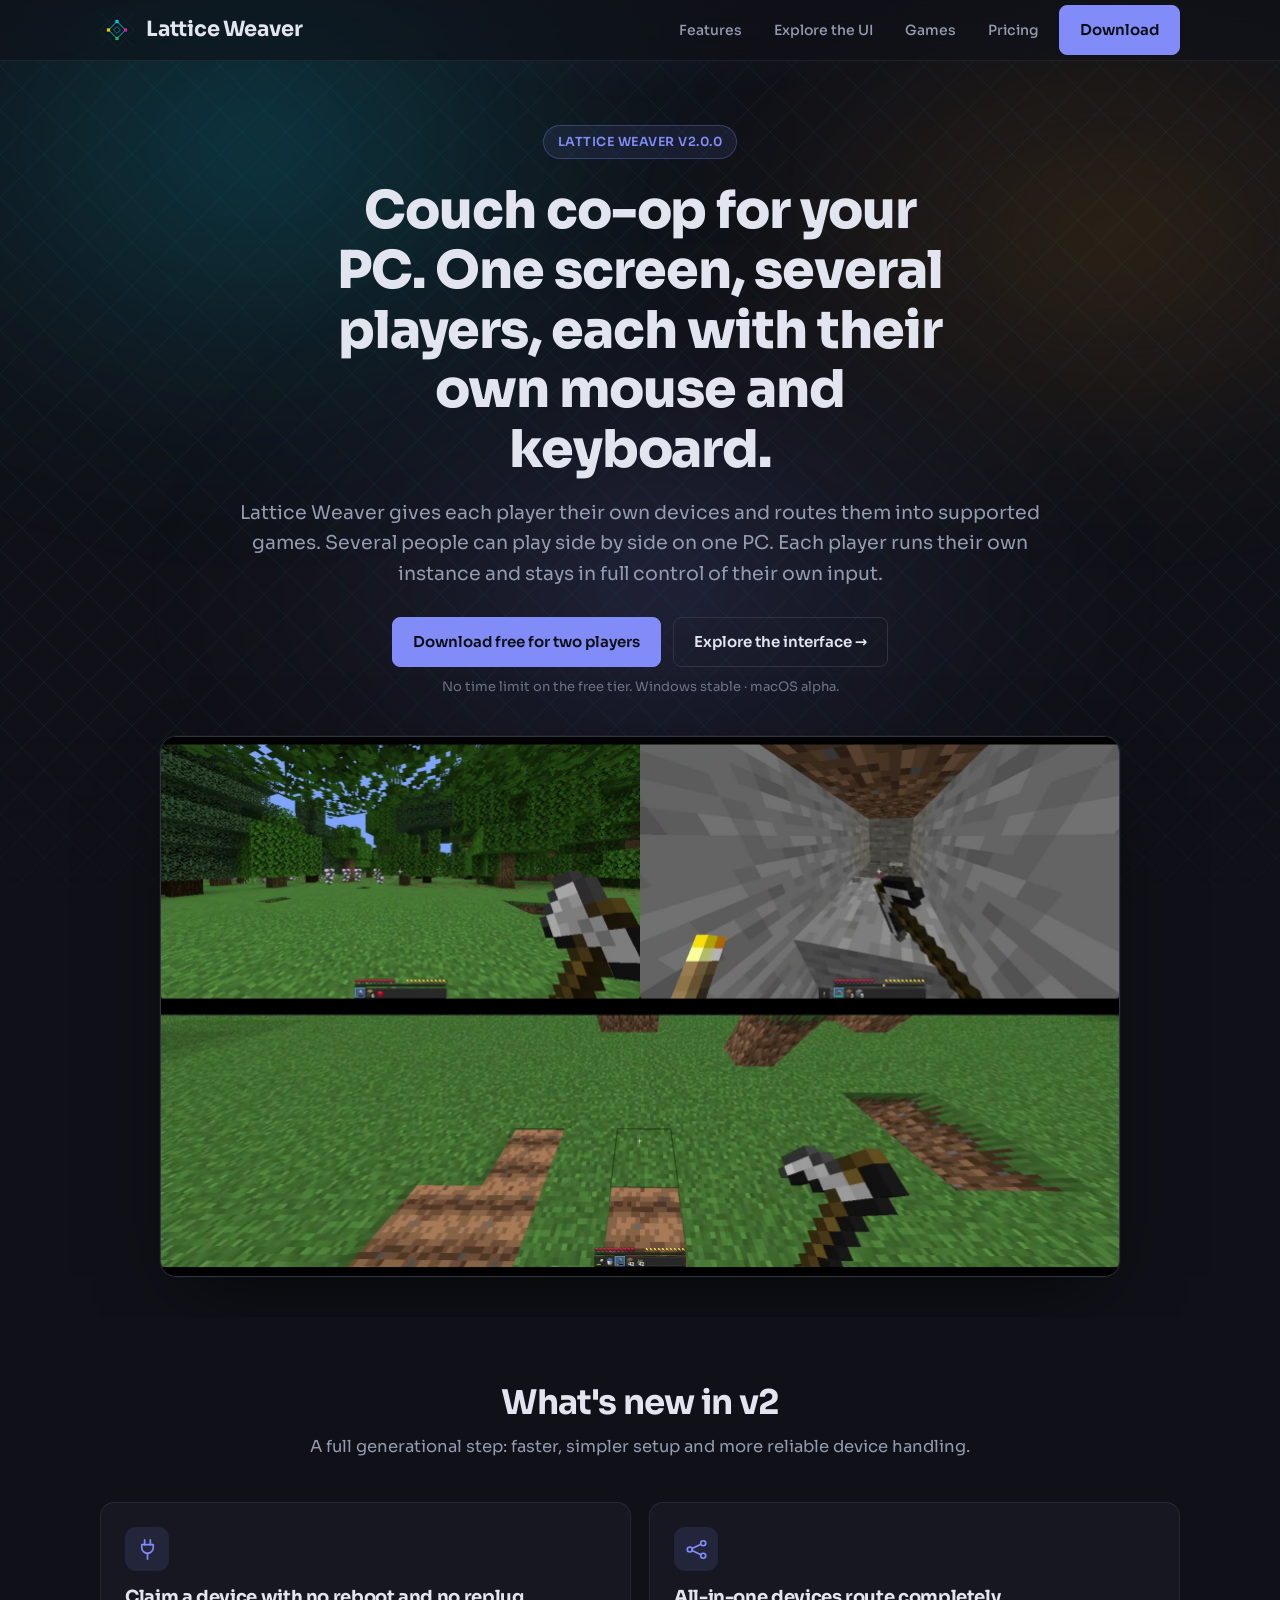
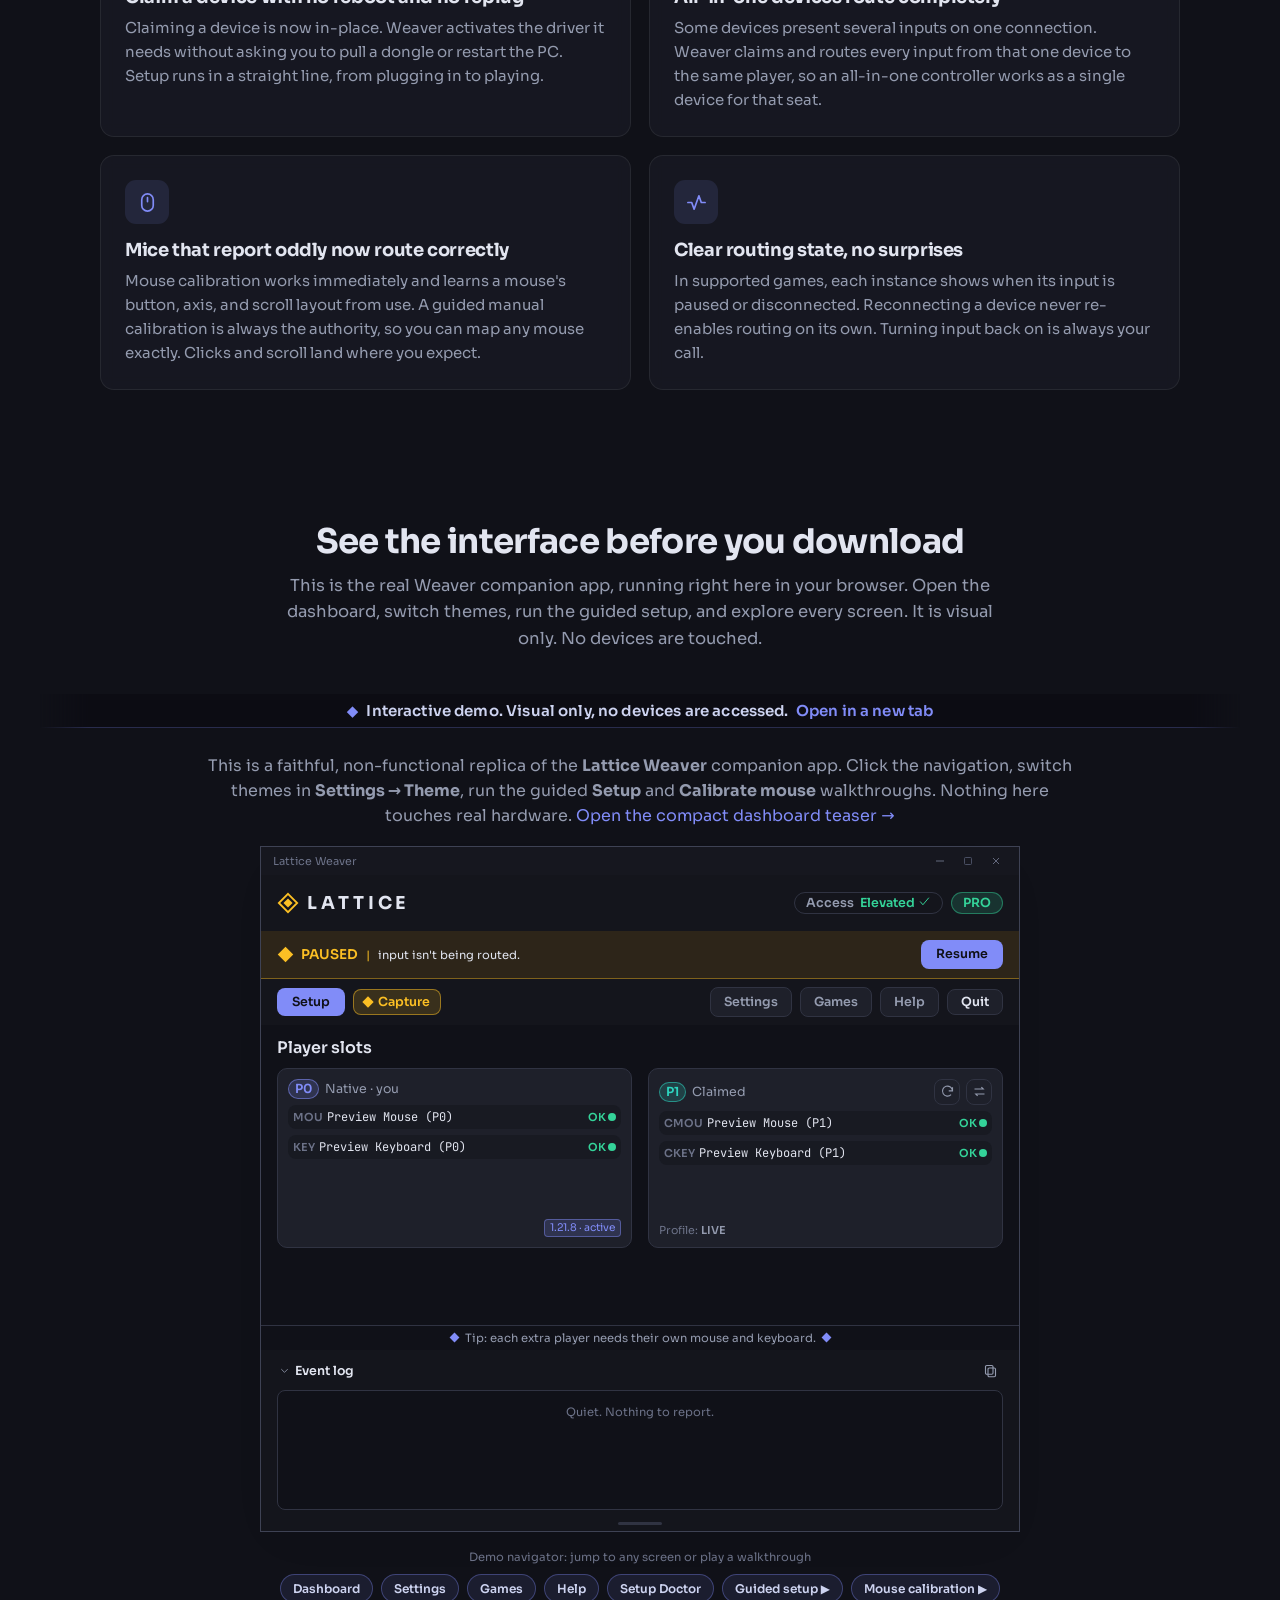
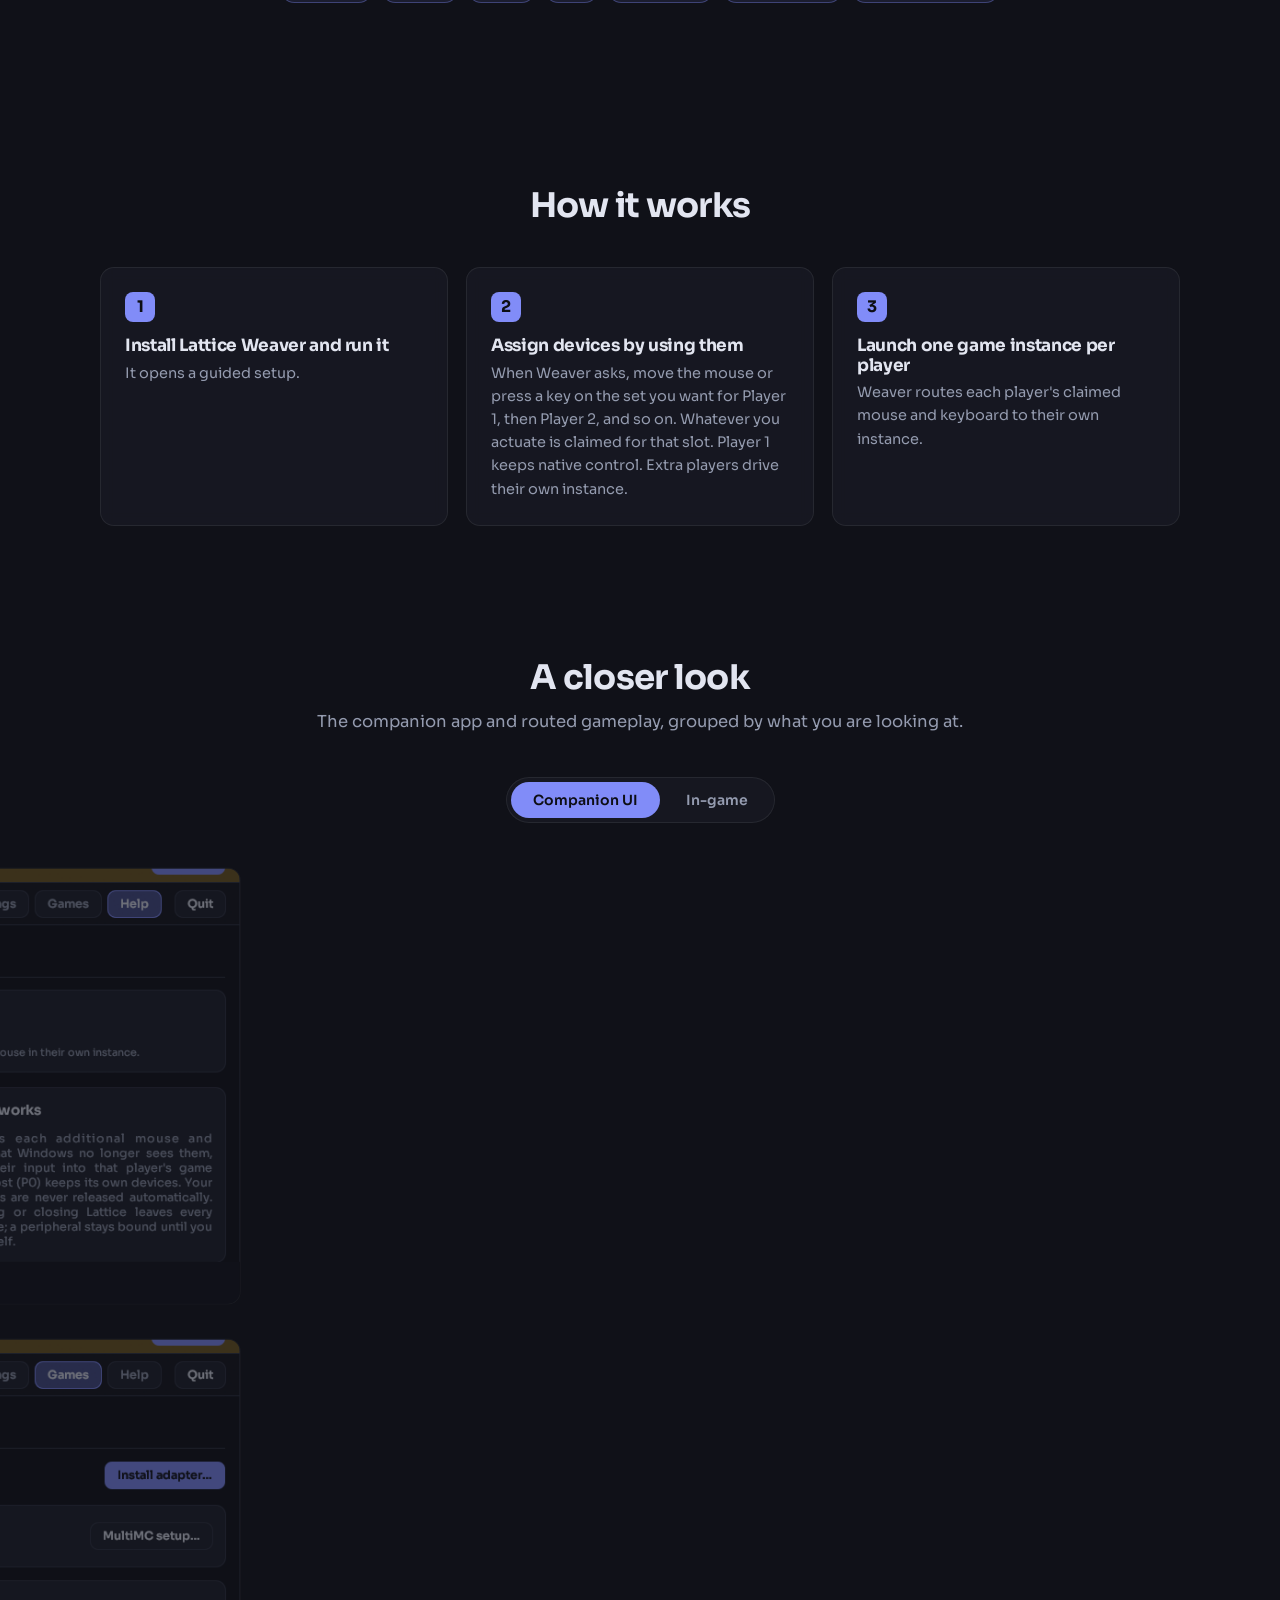
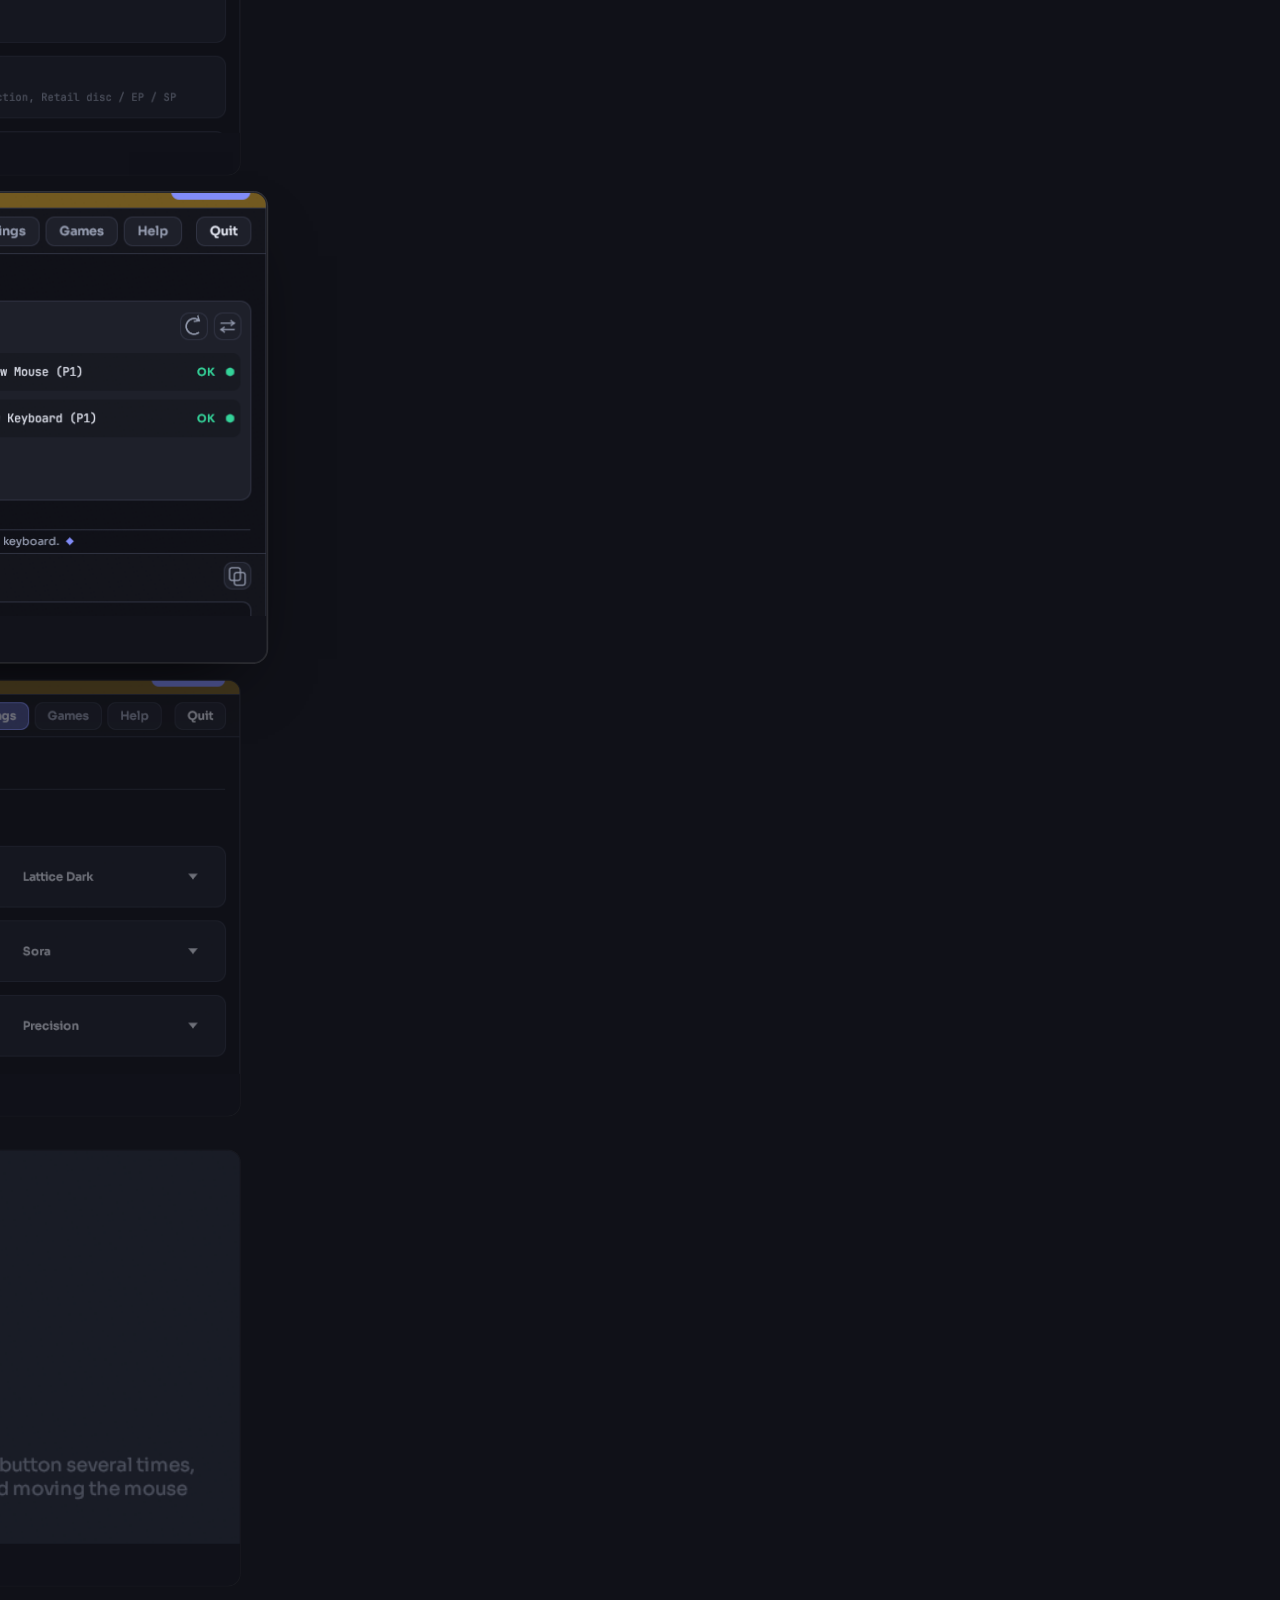
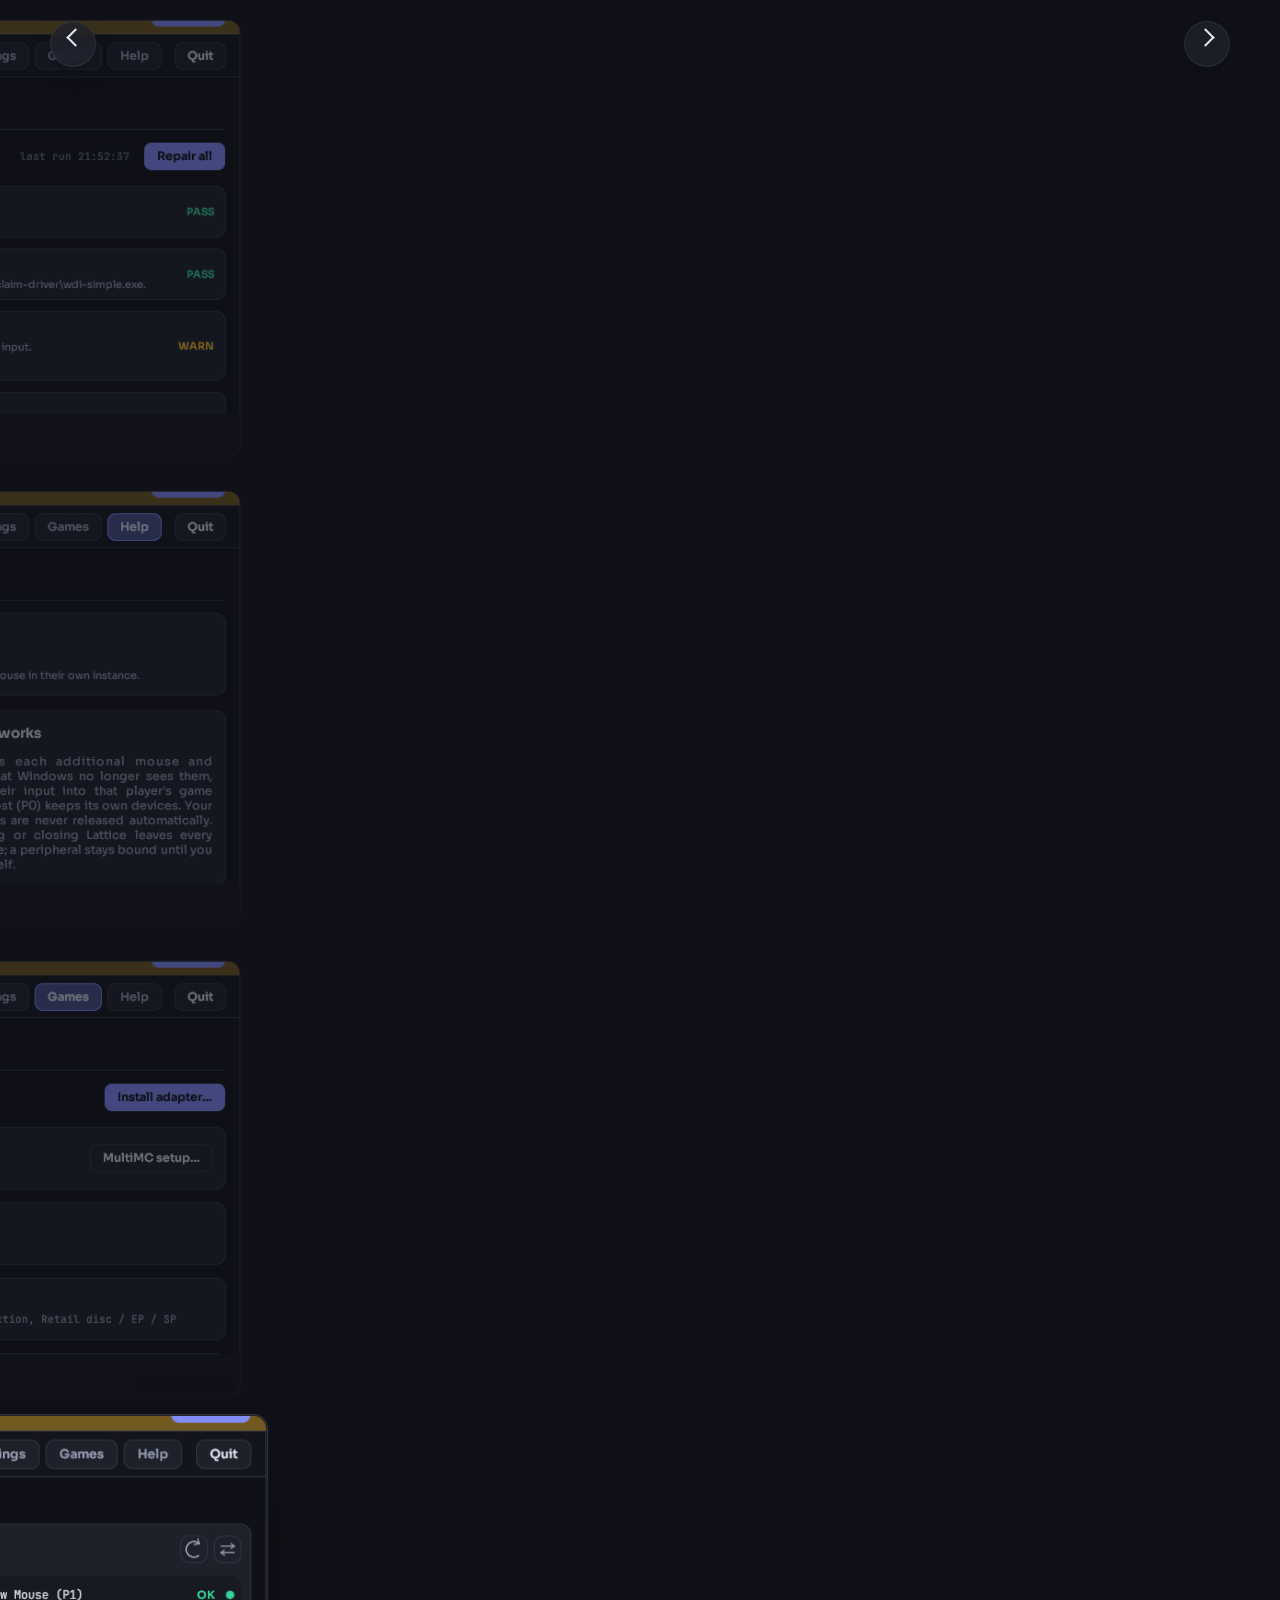
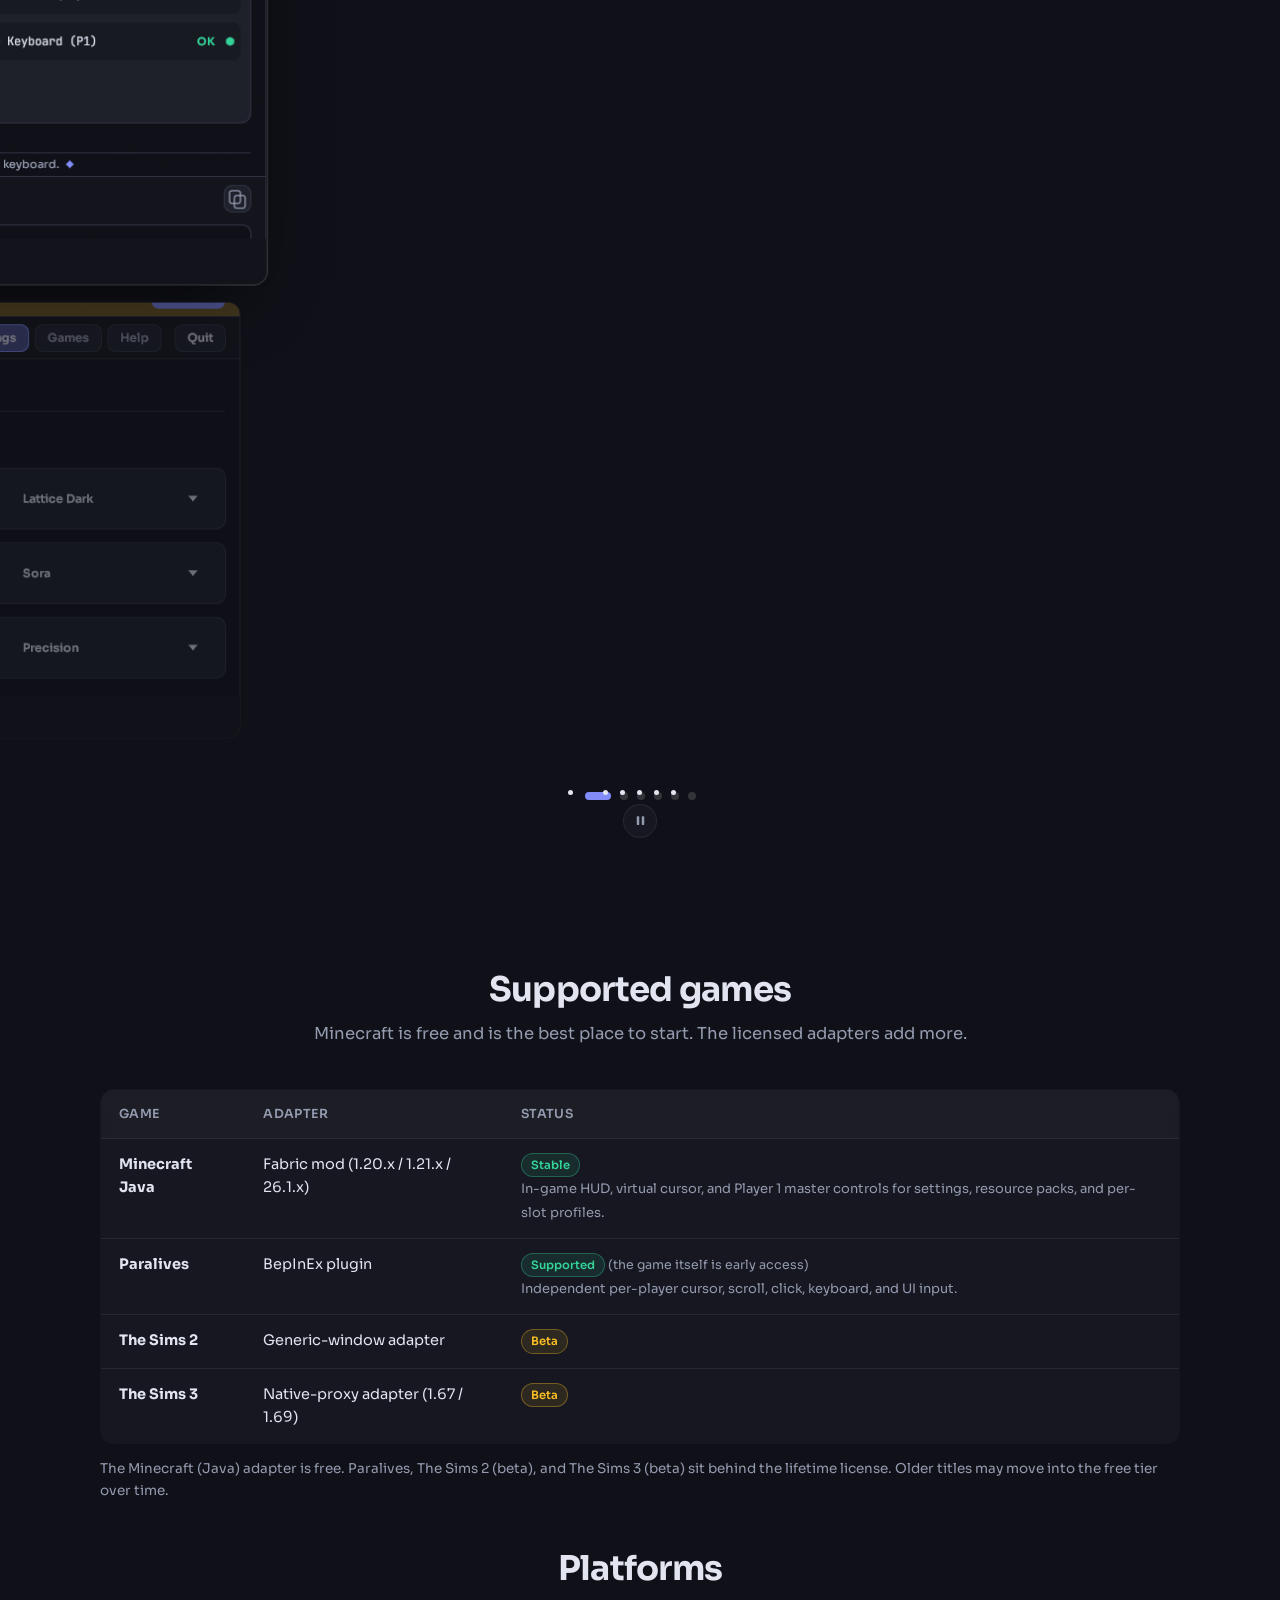
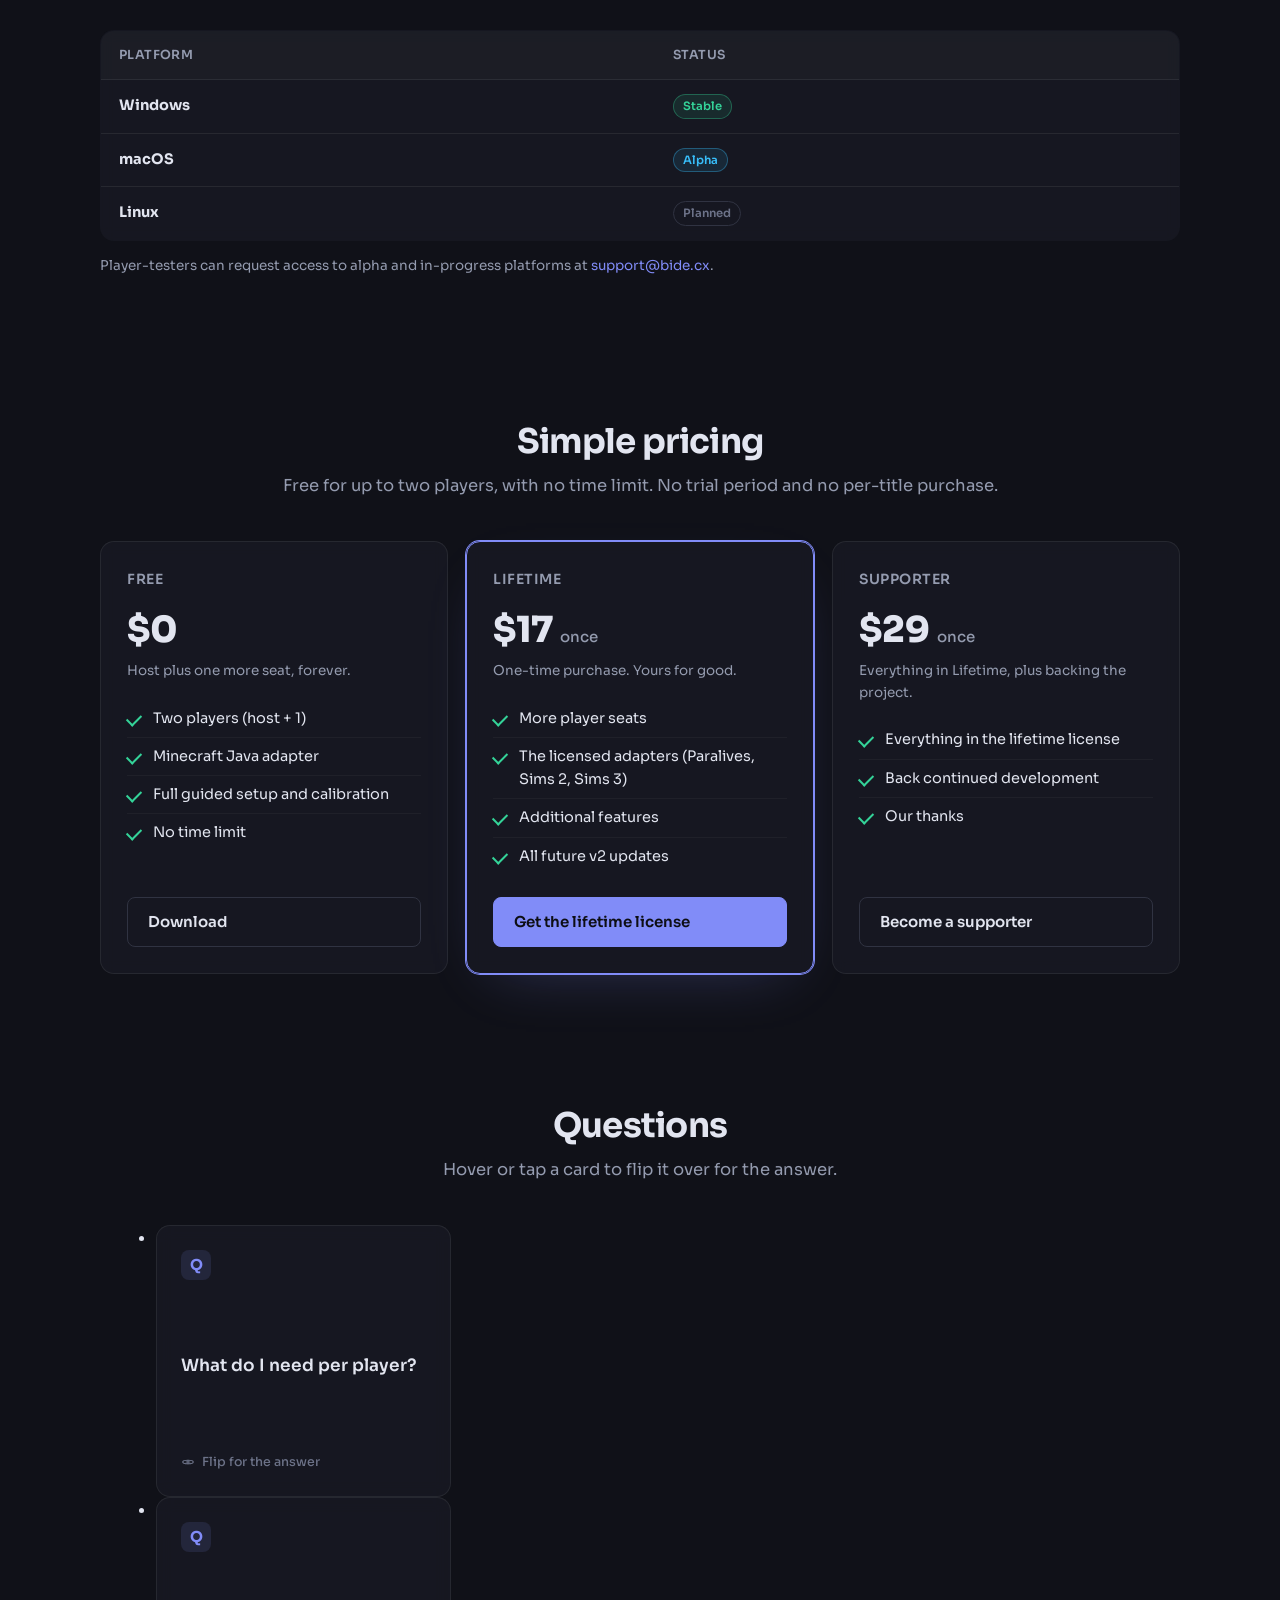
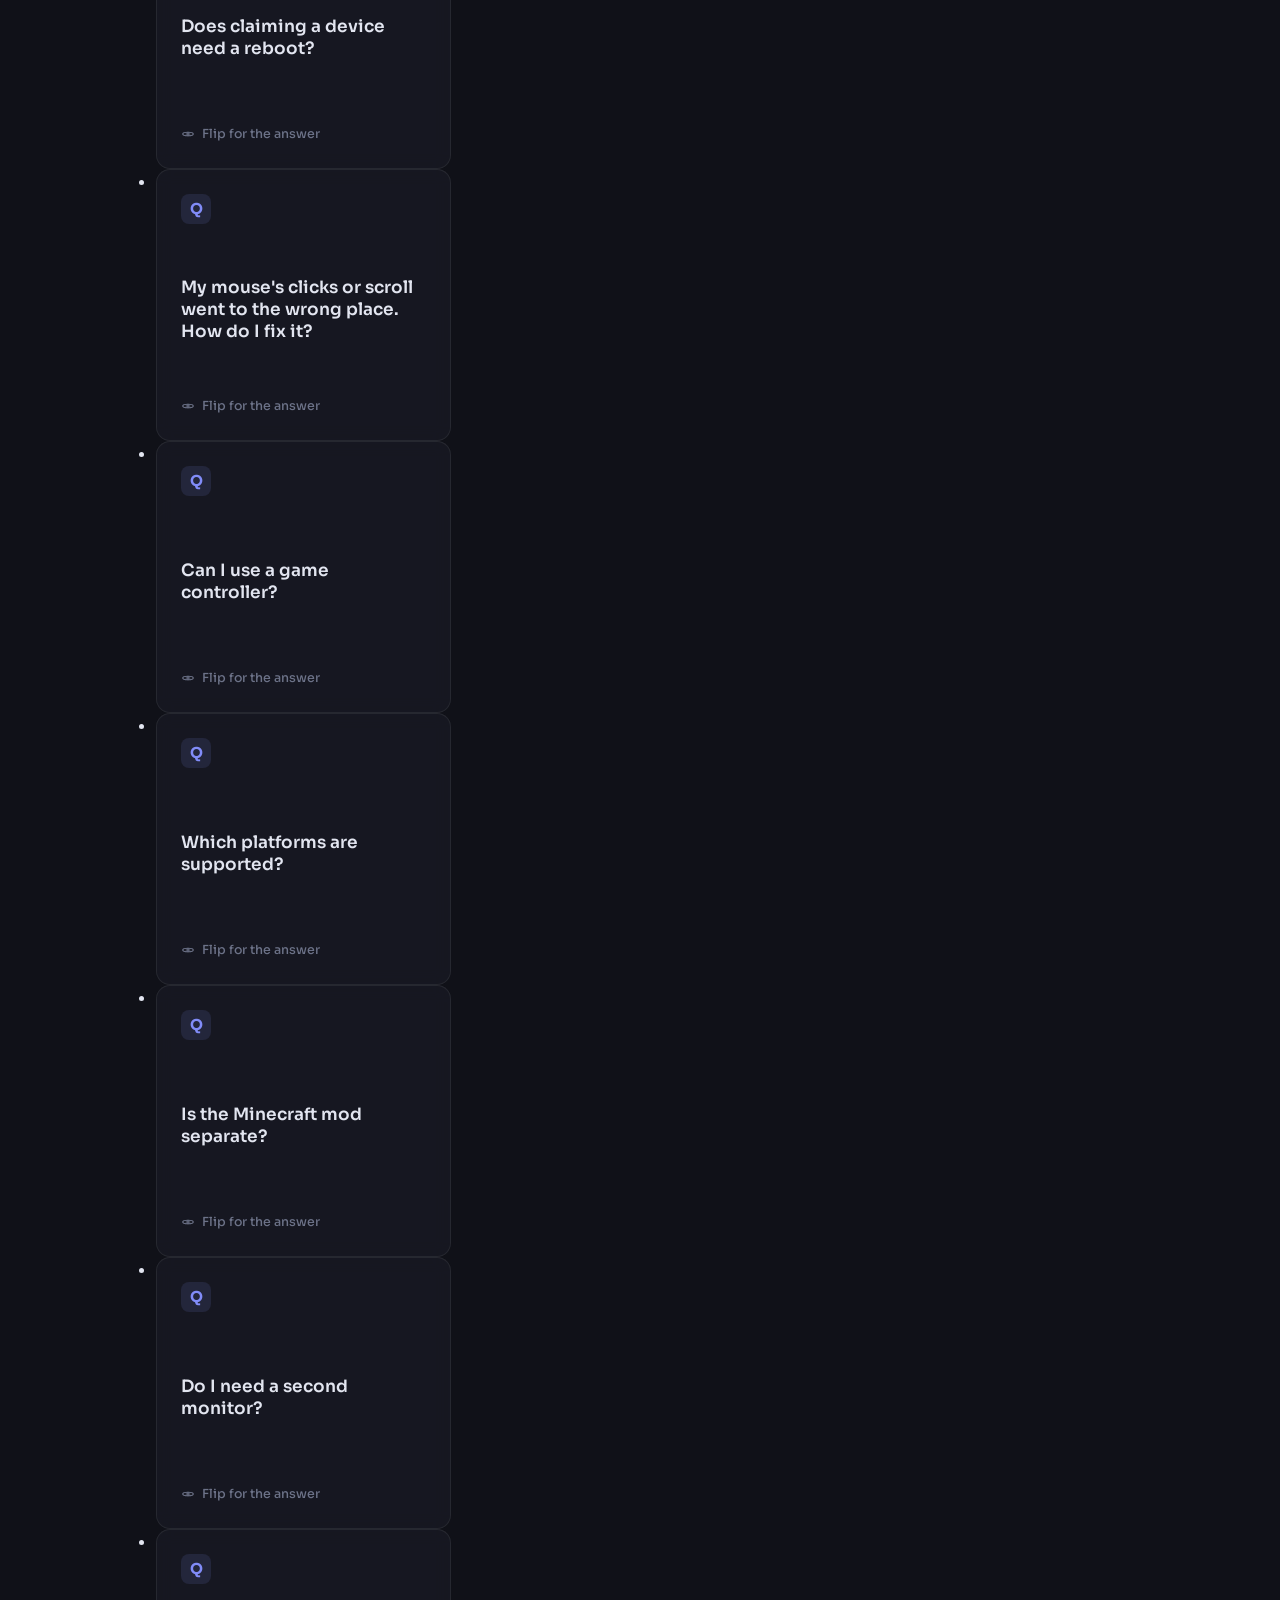
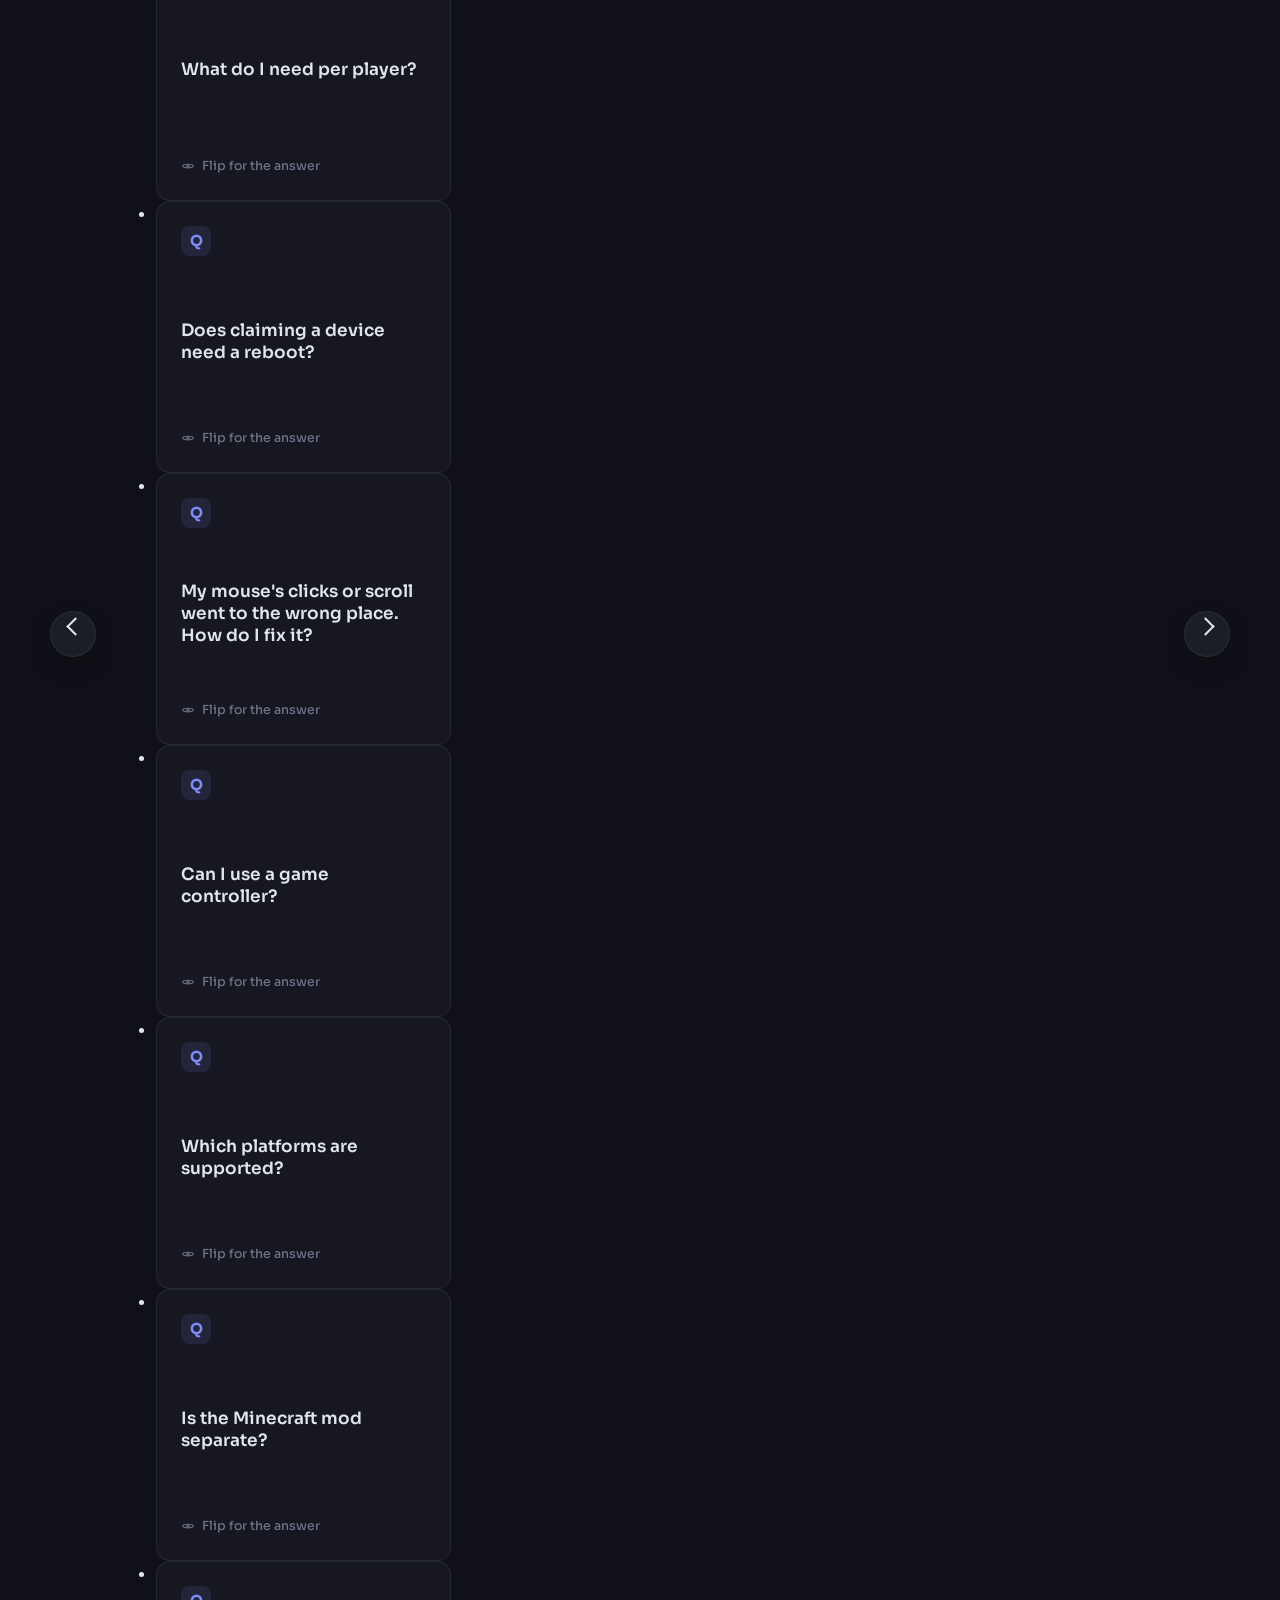
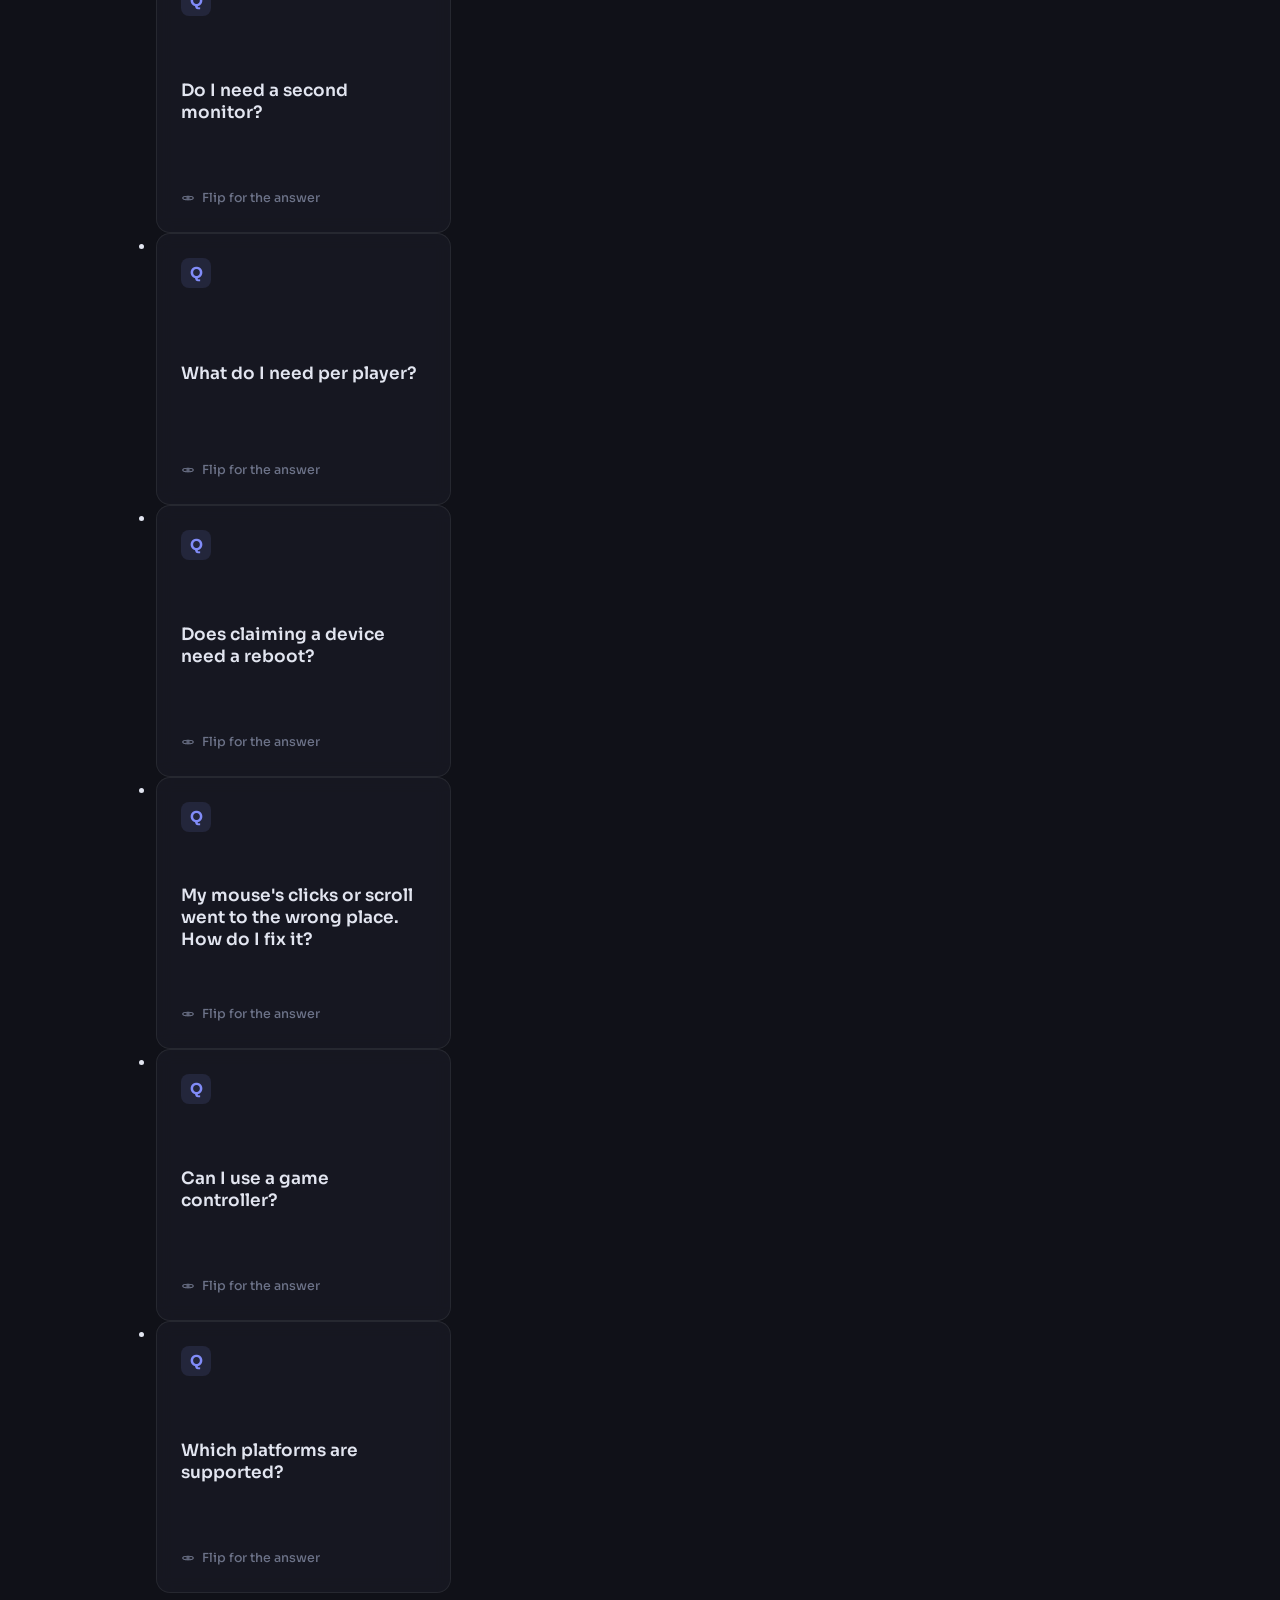
==== commit 1d2e3cdd: "feat(site): swap the demo new-tab button for an inline disclosure link Remove the "Open in a new tab" ====
--- a/index.html
+++ b/index.html
@@ -350,9 +350,6 @@
       </div>
       <div class="demo-frame">
         <iframe id="demoFrame" src="weaver-demo/index.html" title="Interactive Lattice Weaver companion app" loading="lazy" scrolling="no"></iframe>
-      </div>
-      <div class="demo-cta">
-        <a class="btn btn-ghost" href="weaver-demo/" target="_blank" rel="noopener">Open in a new tab &rarr;</a>
       </div>
     </div>
   </section>
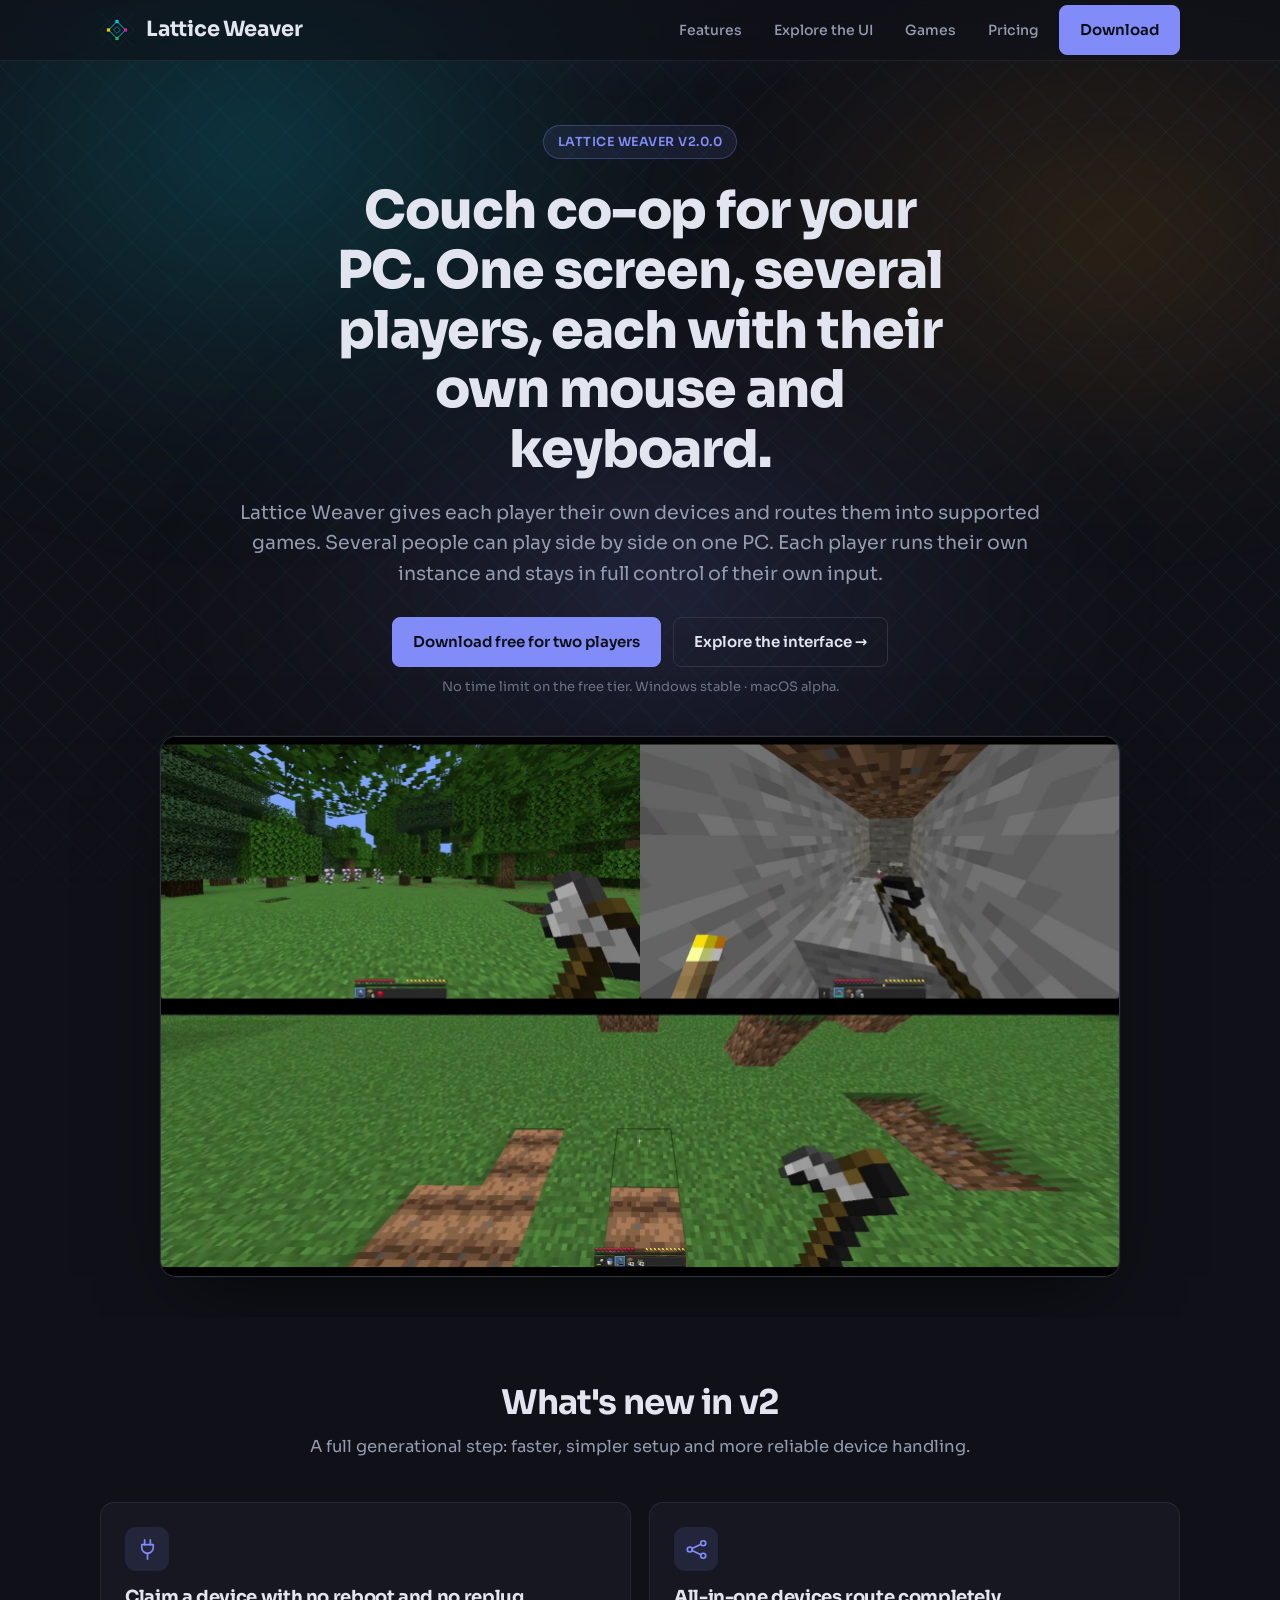
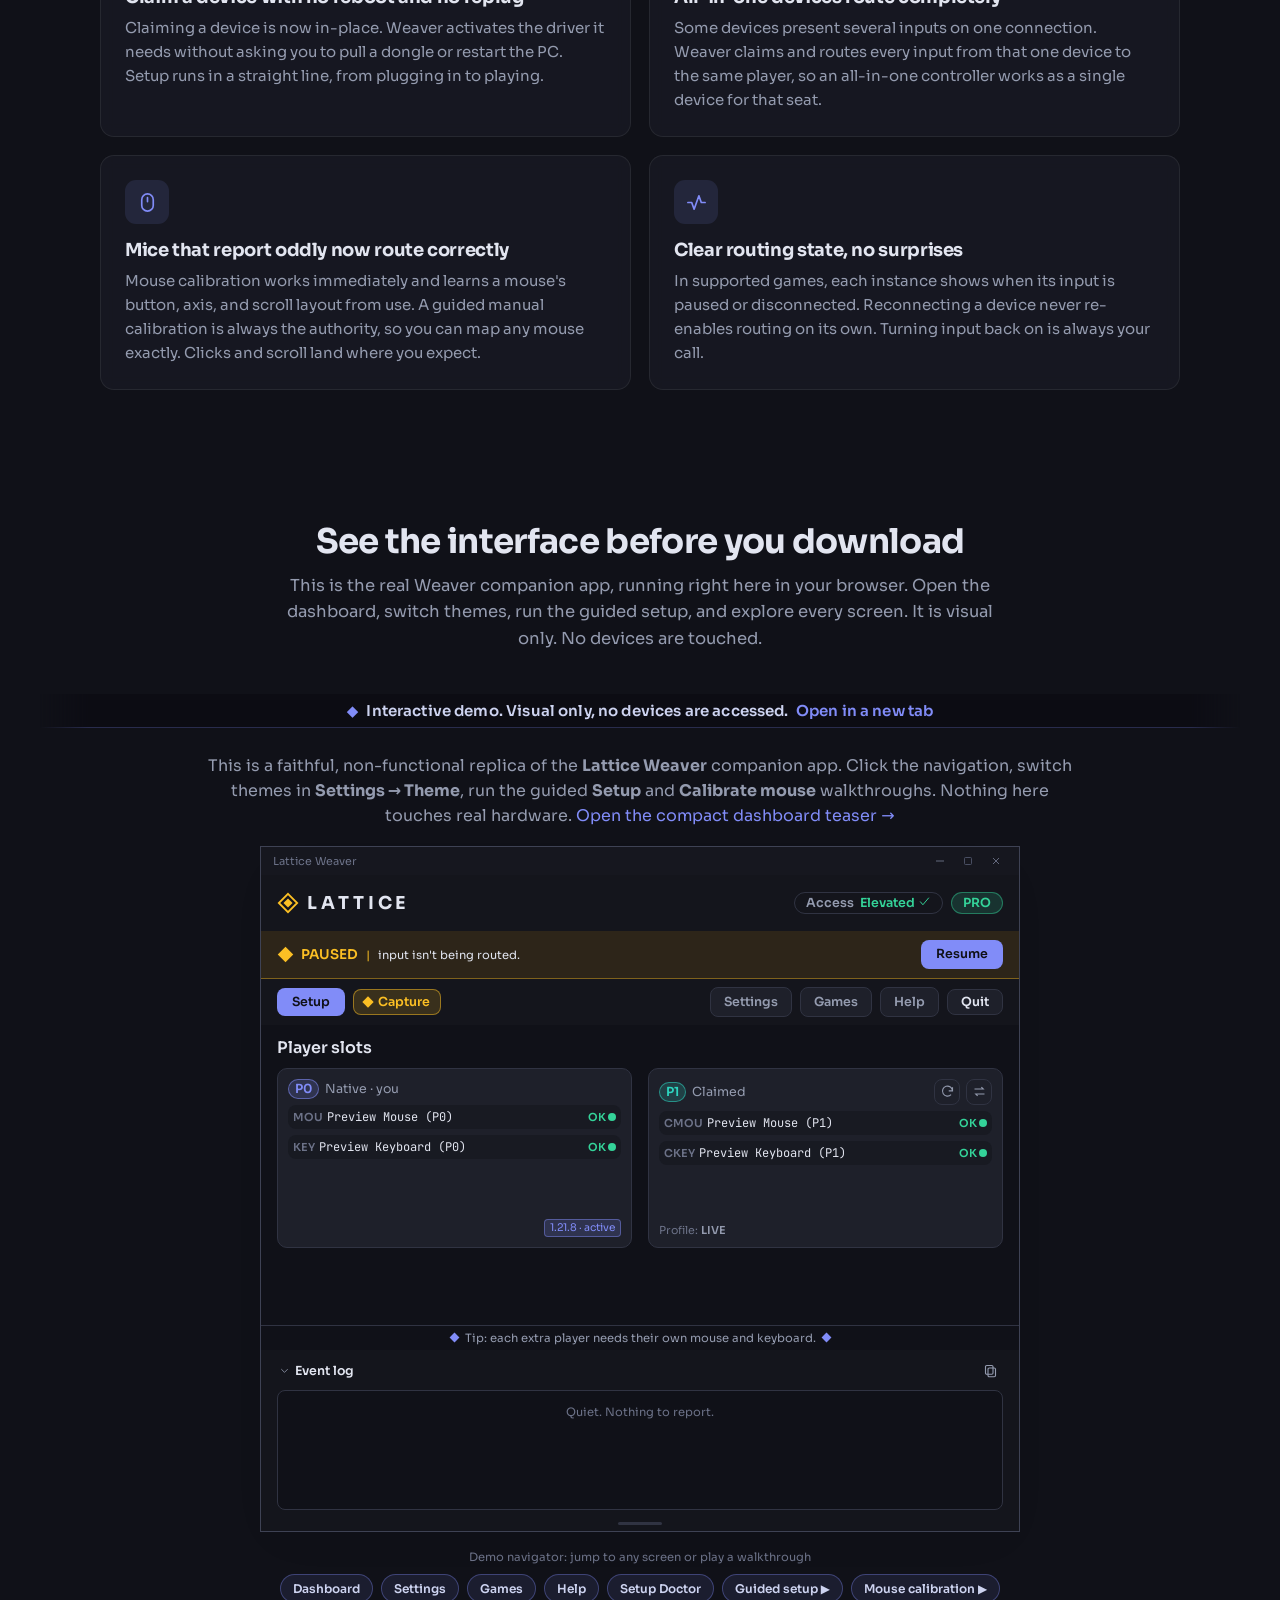
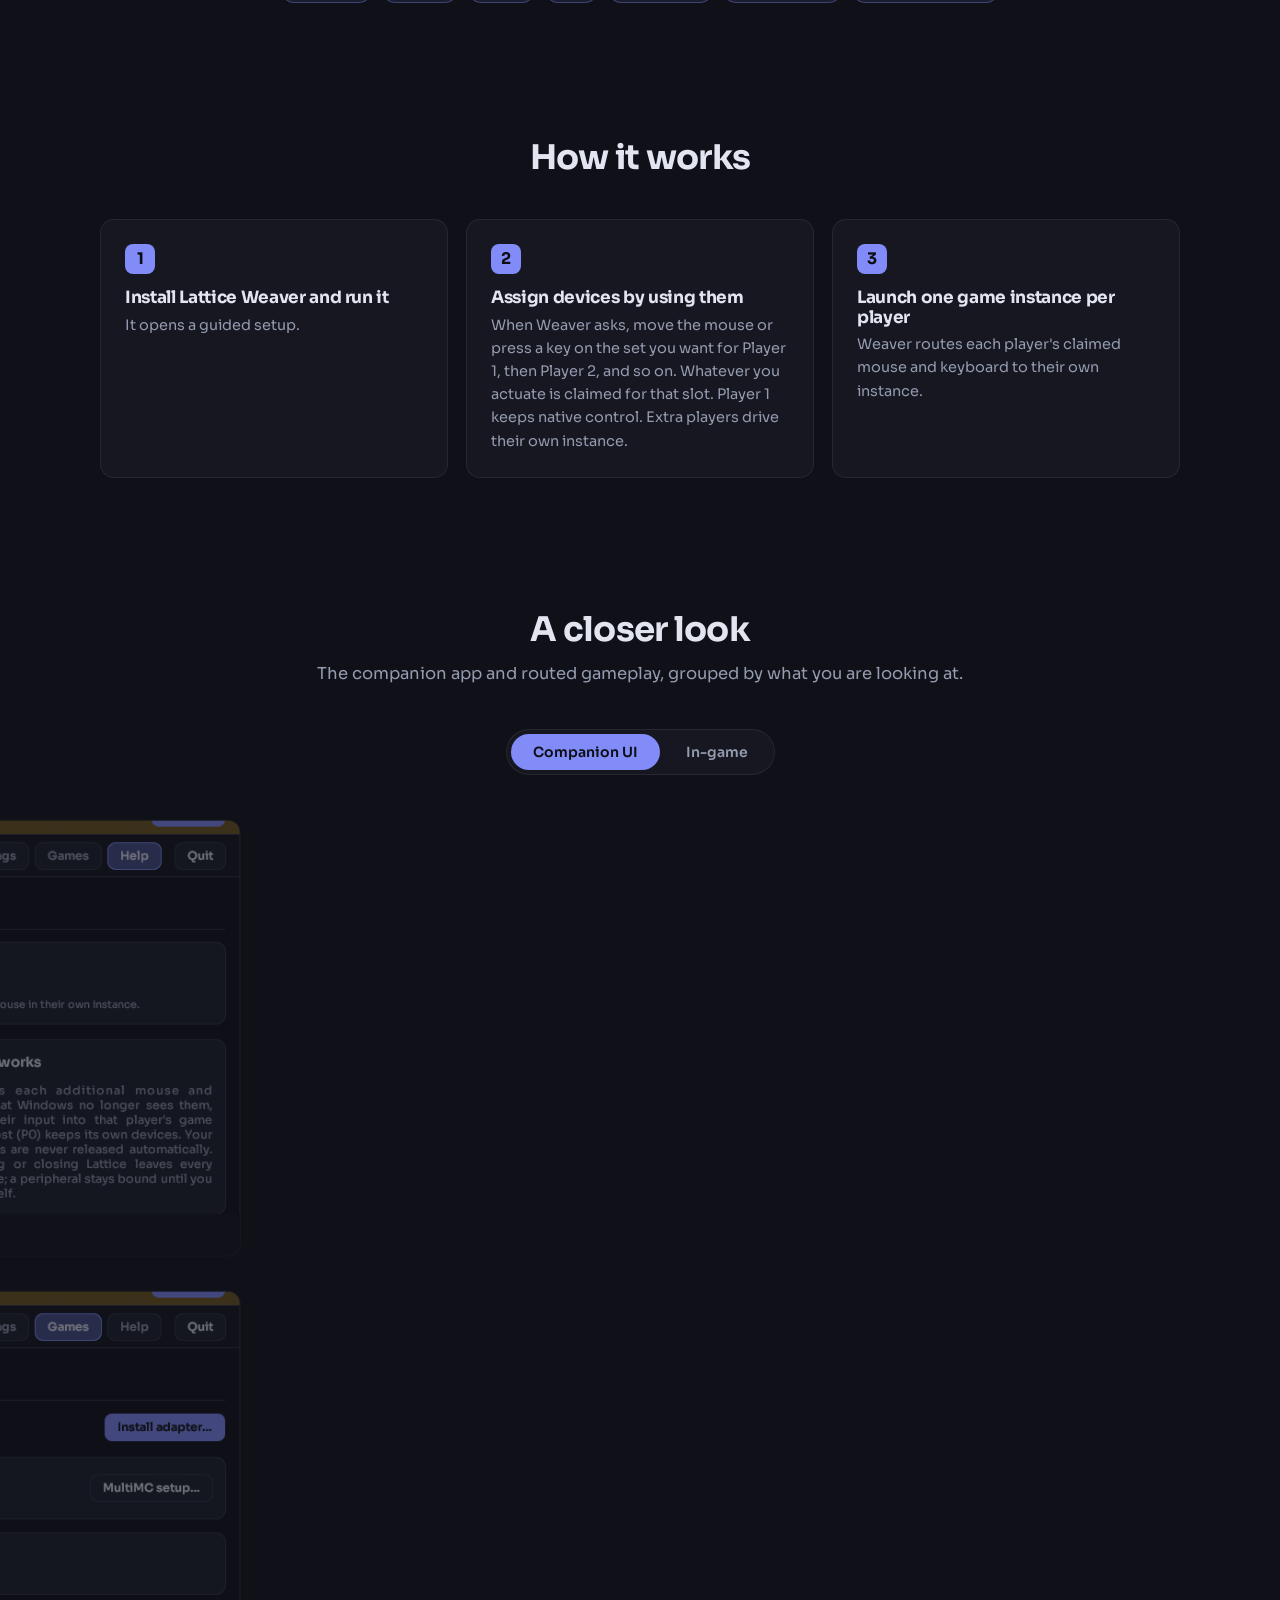
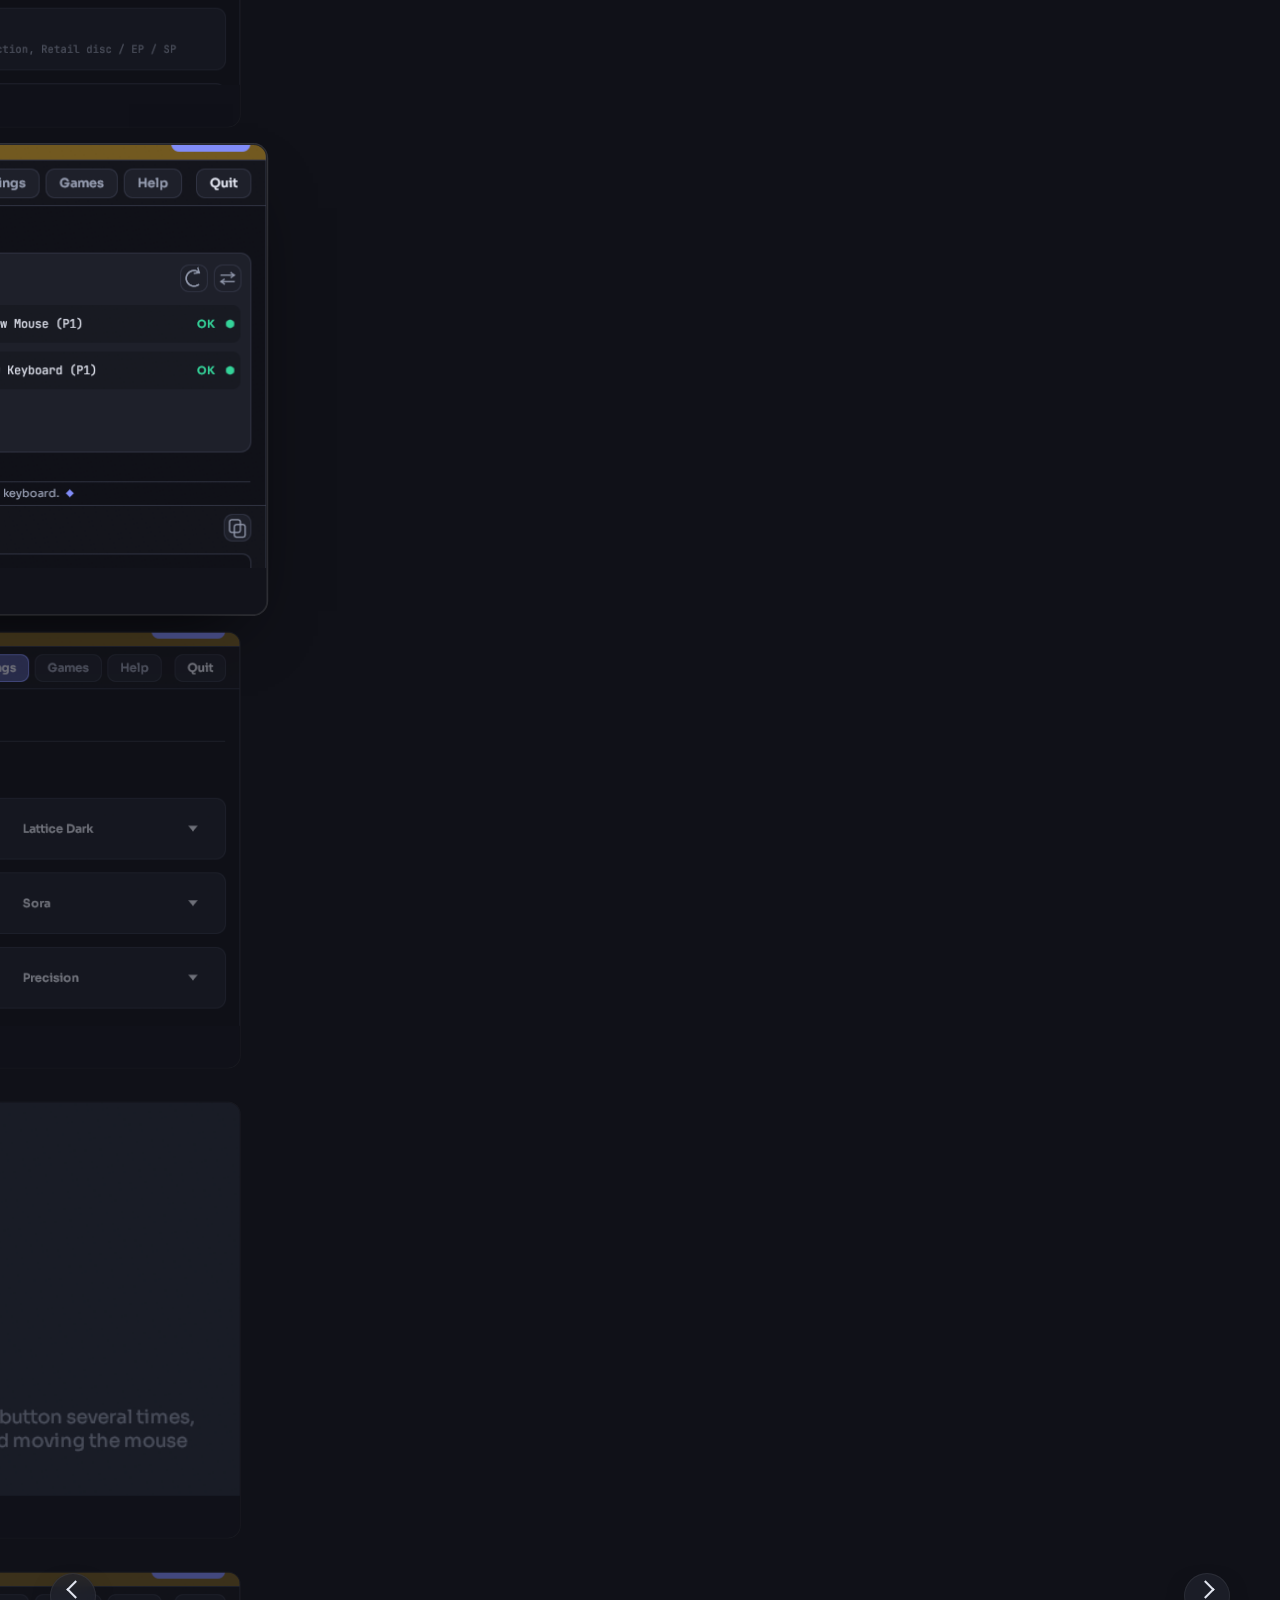
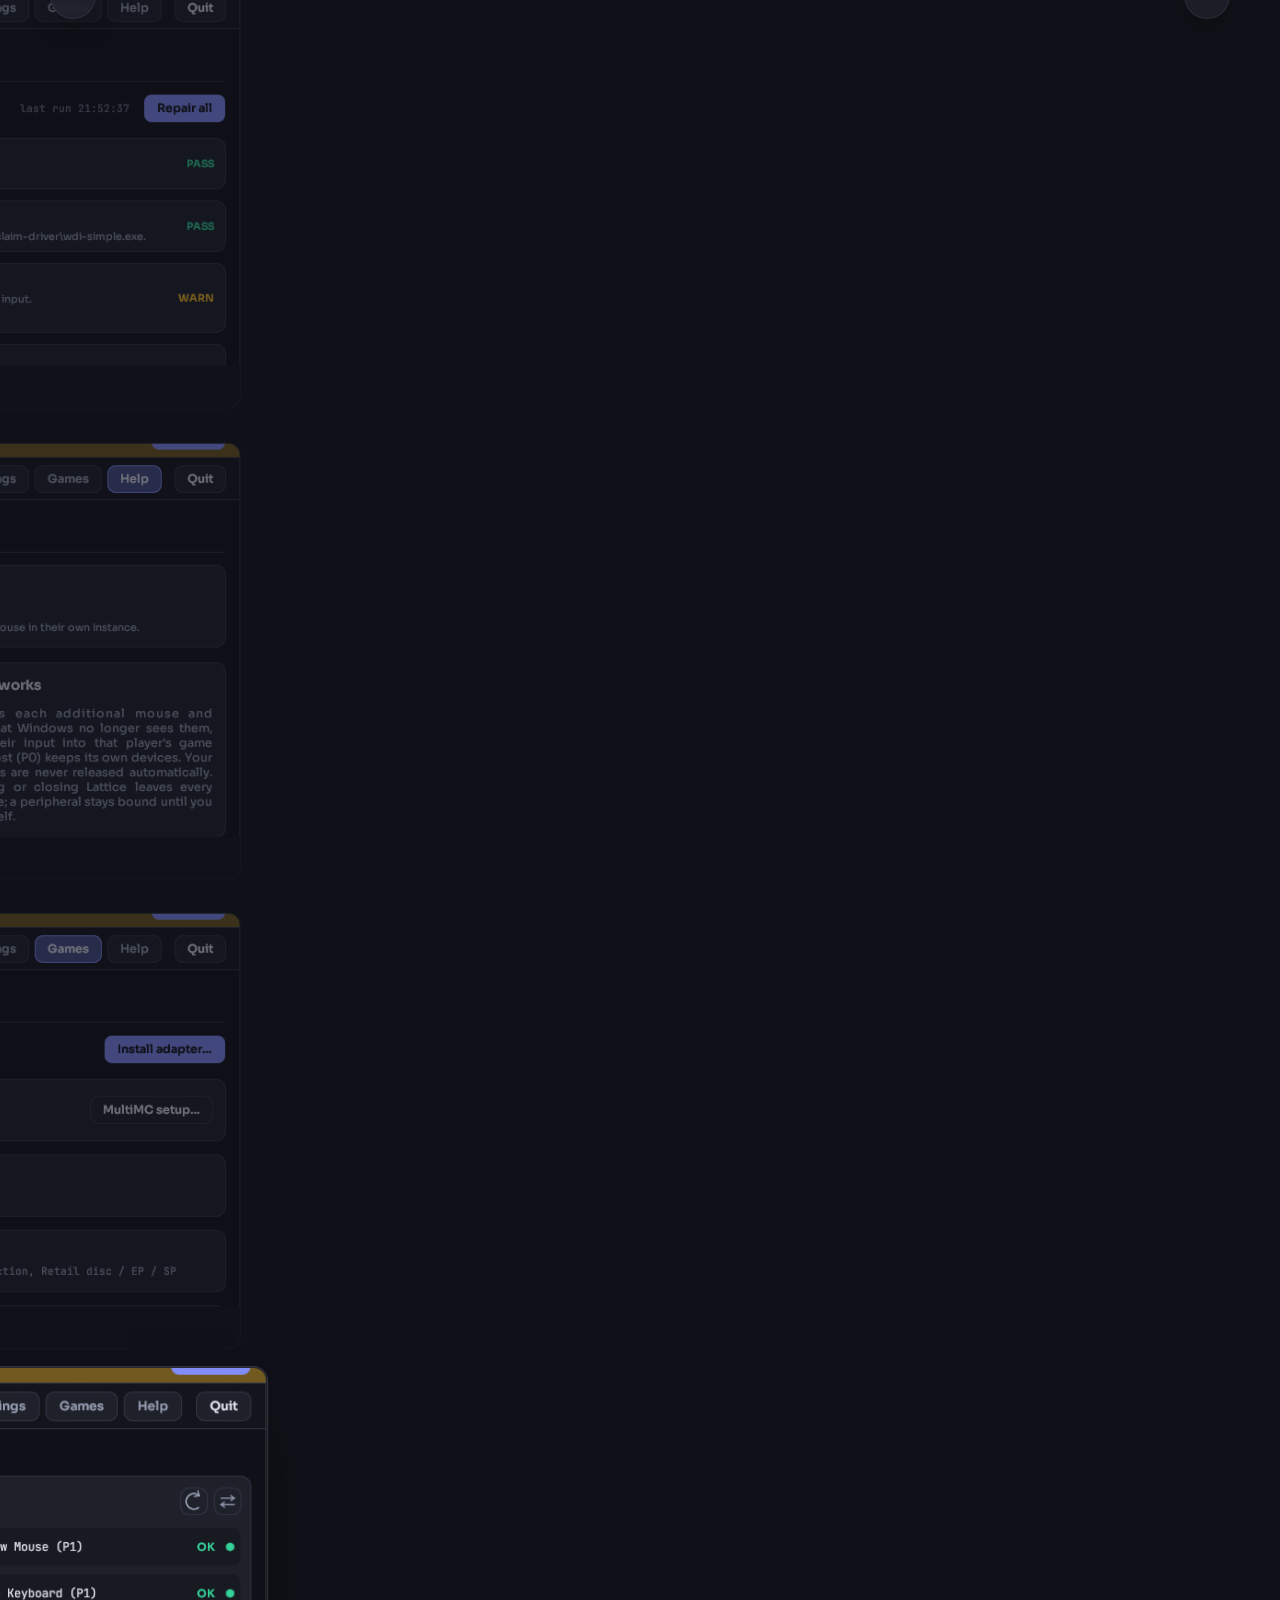
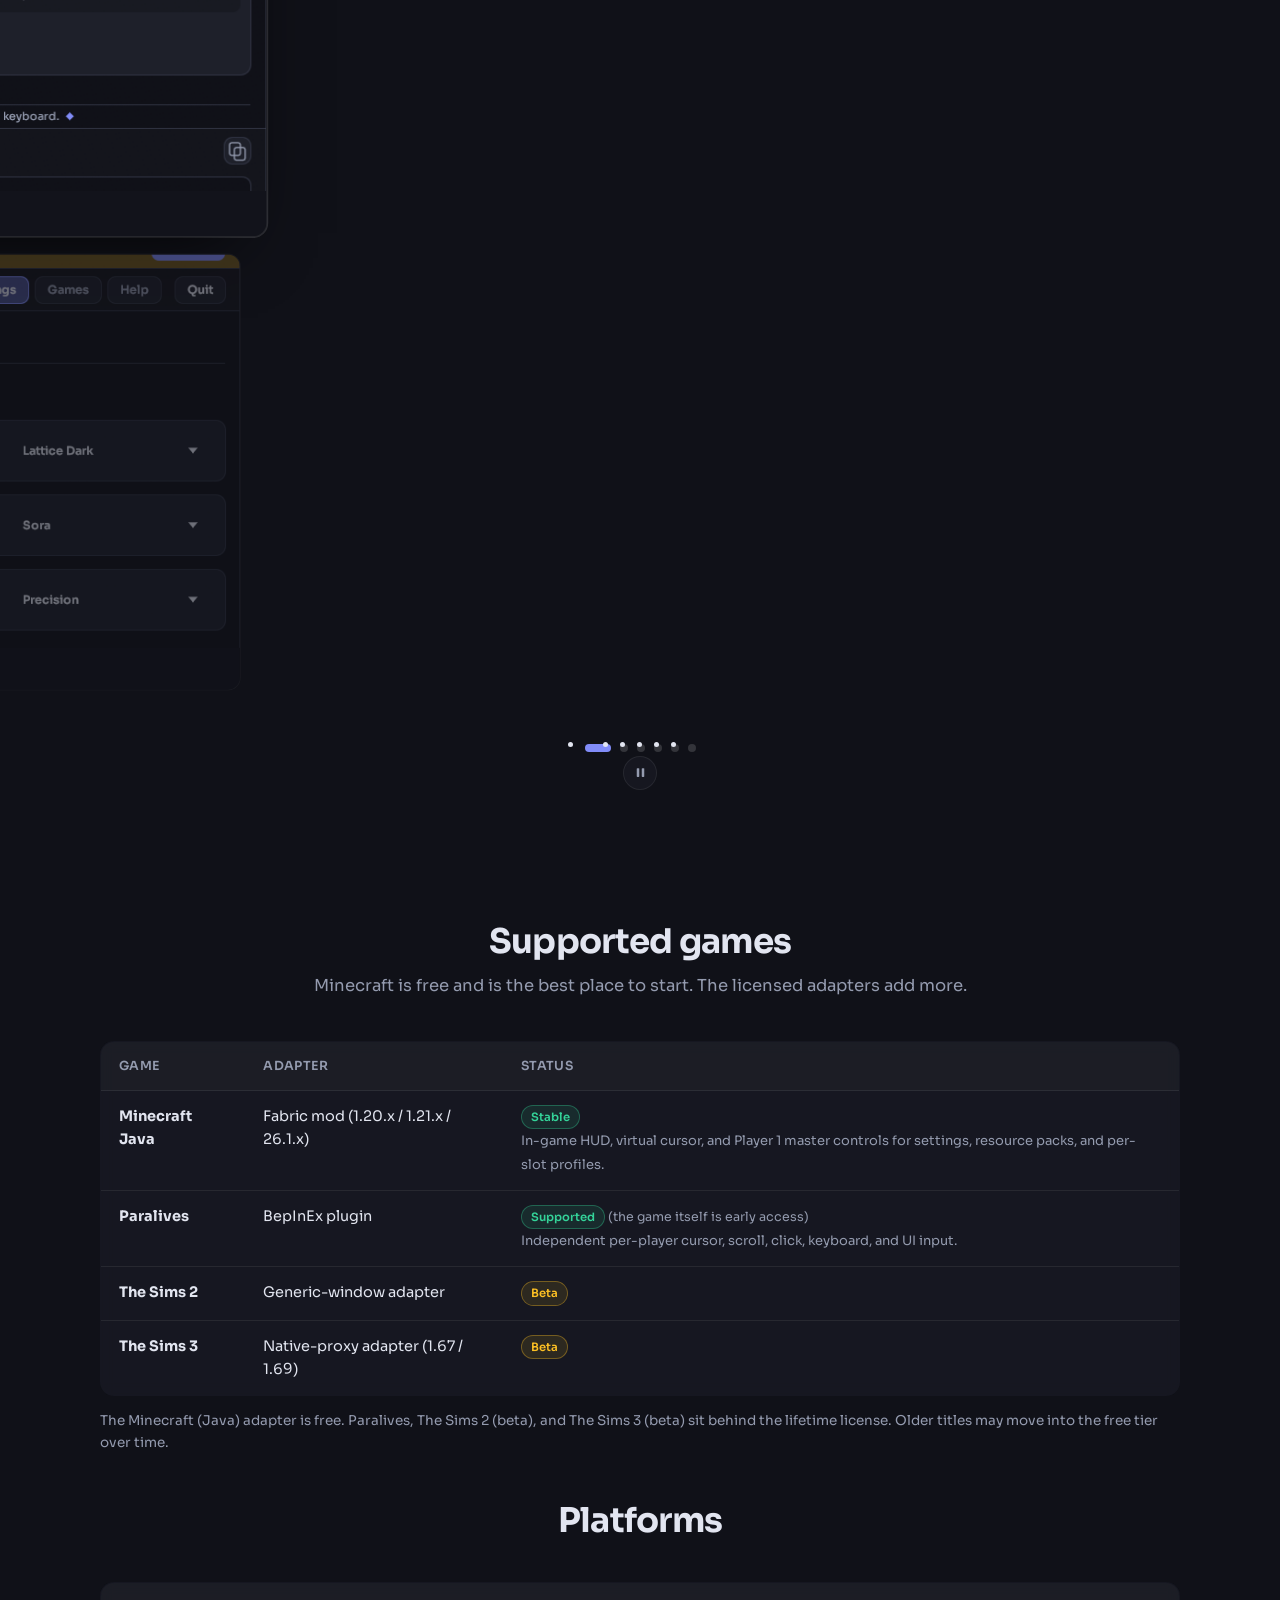
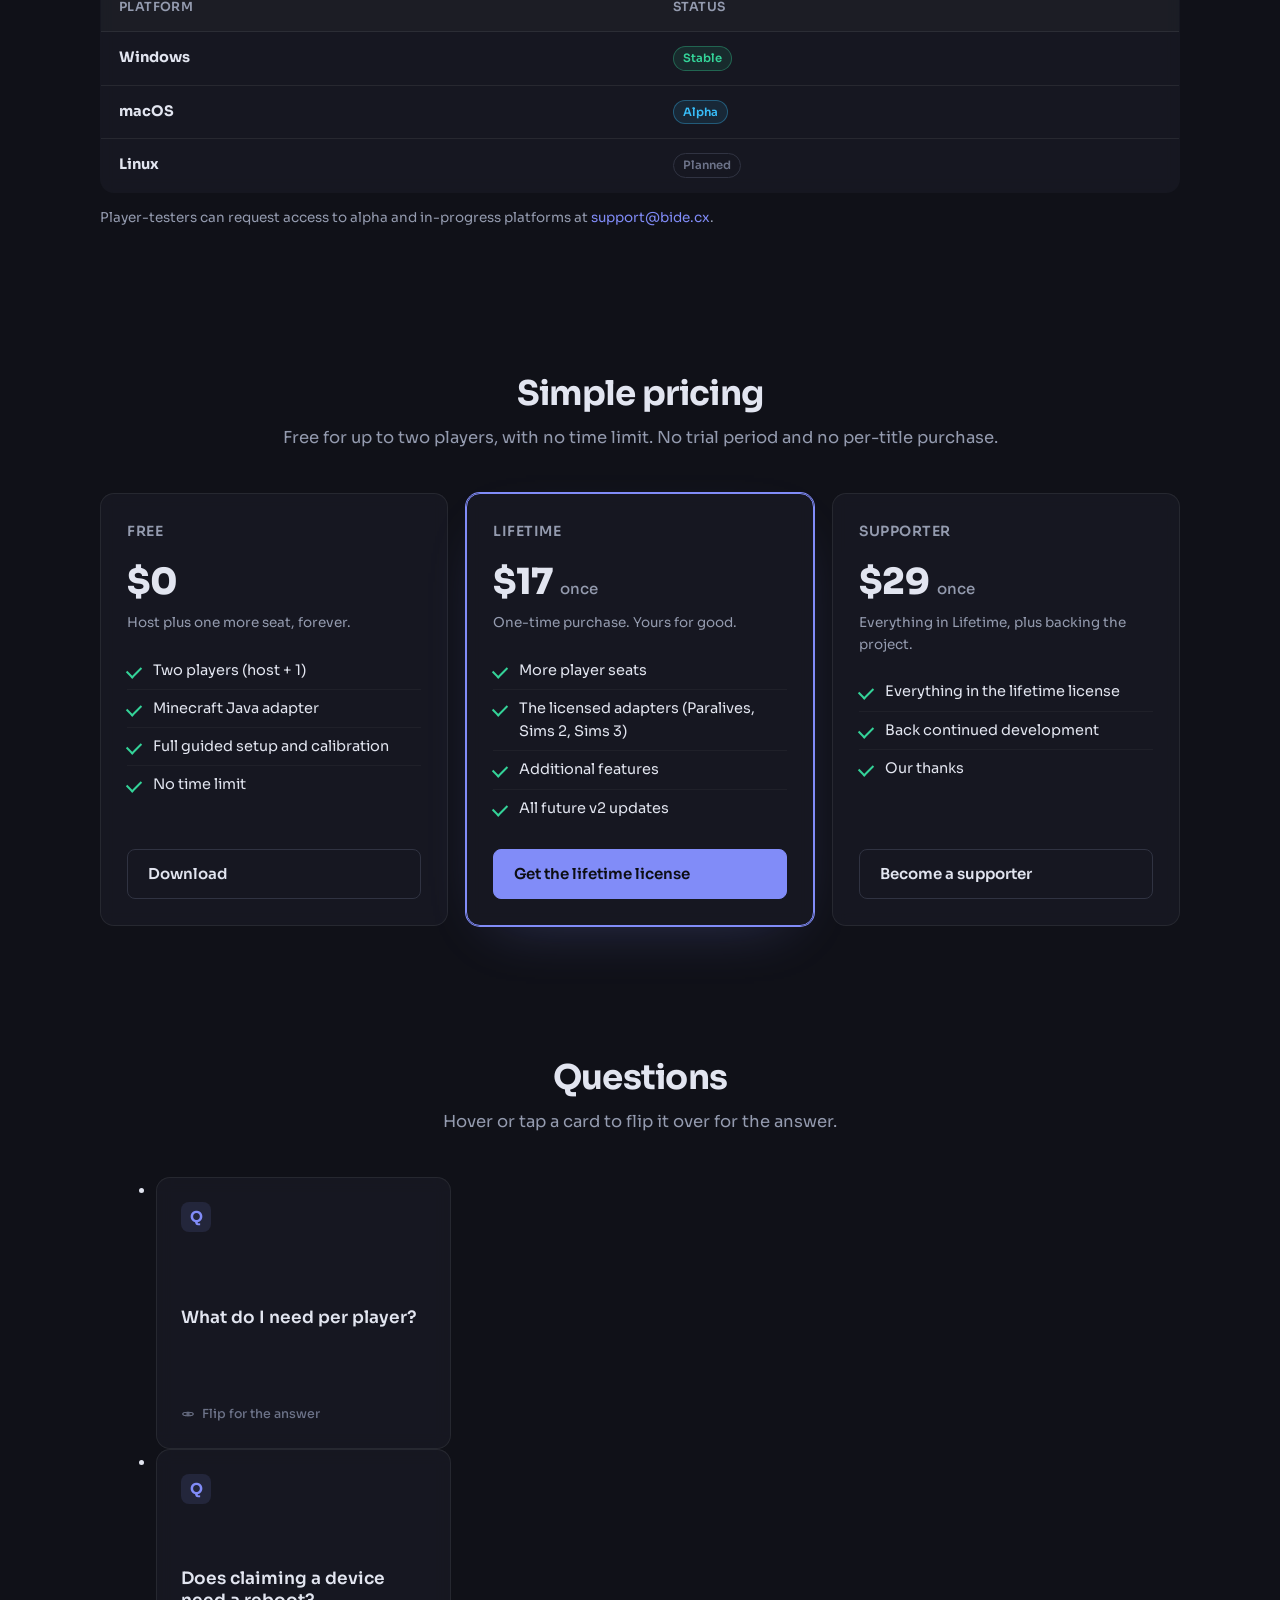
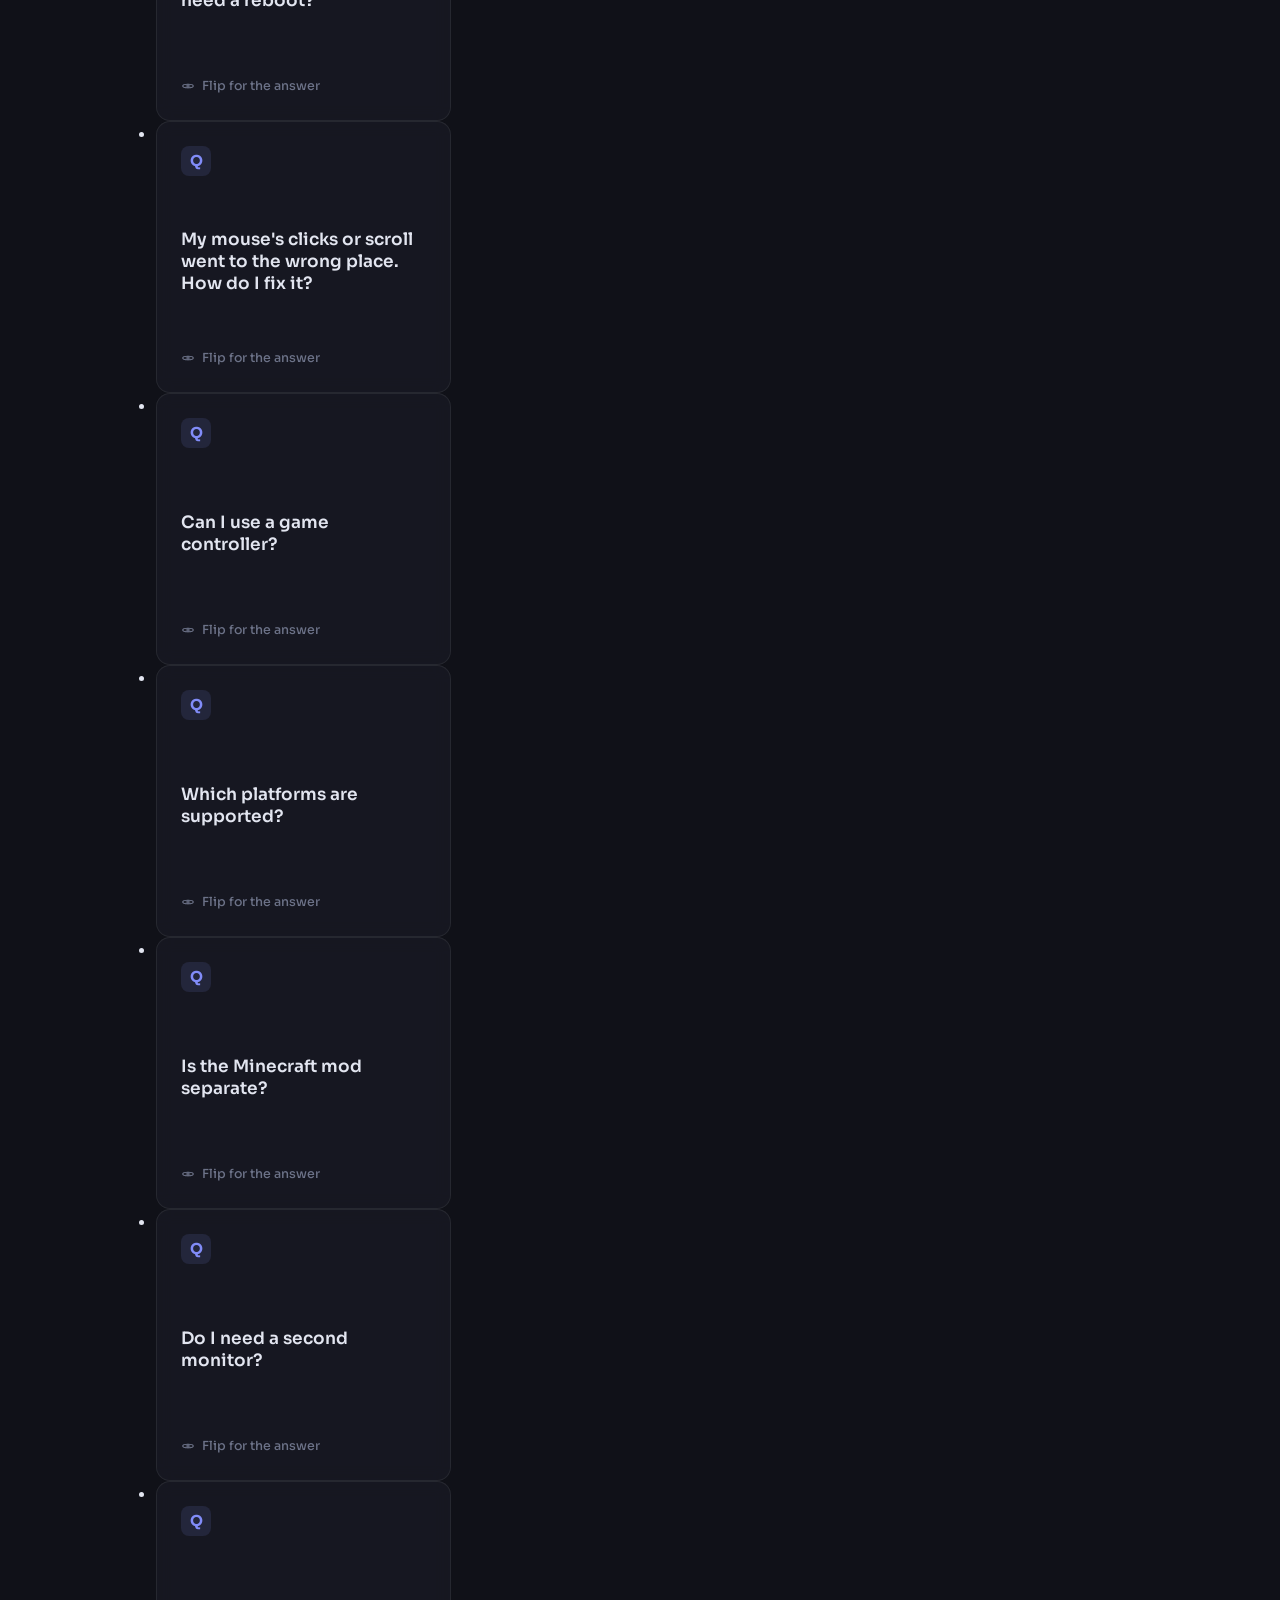
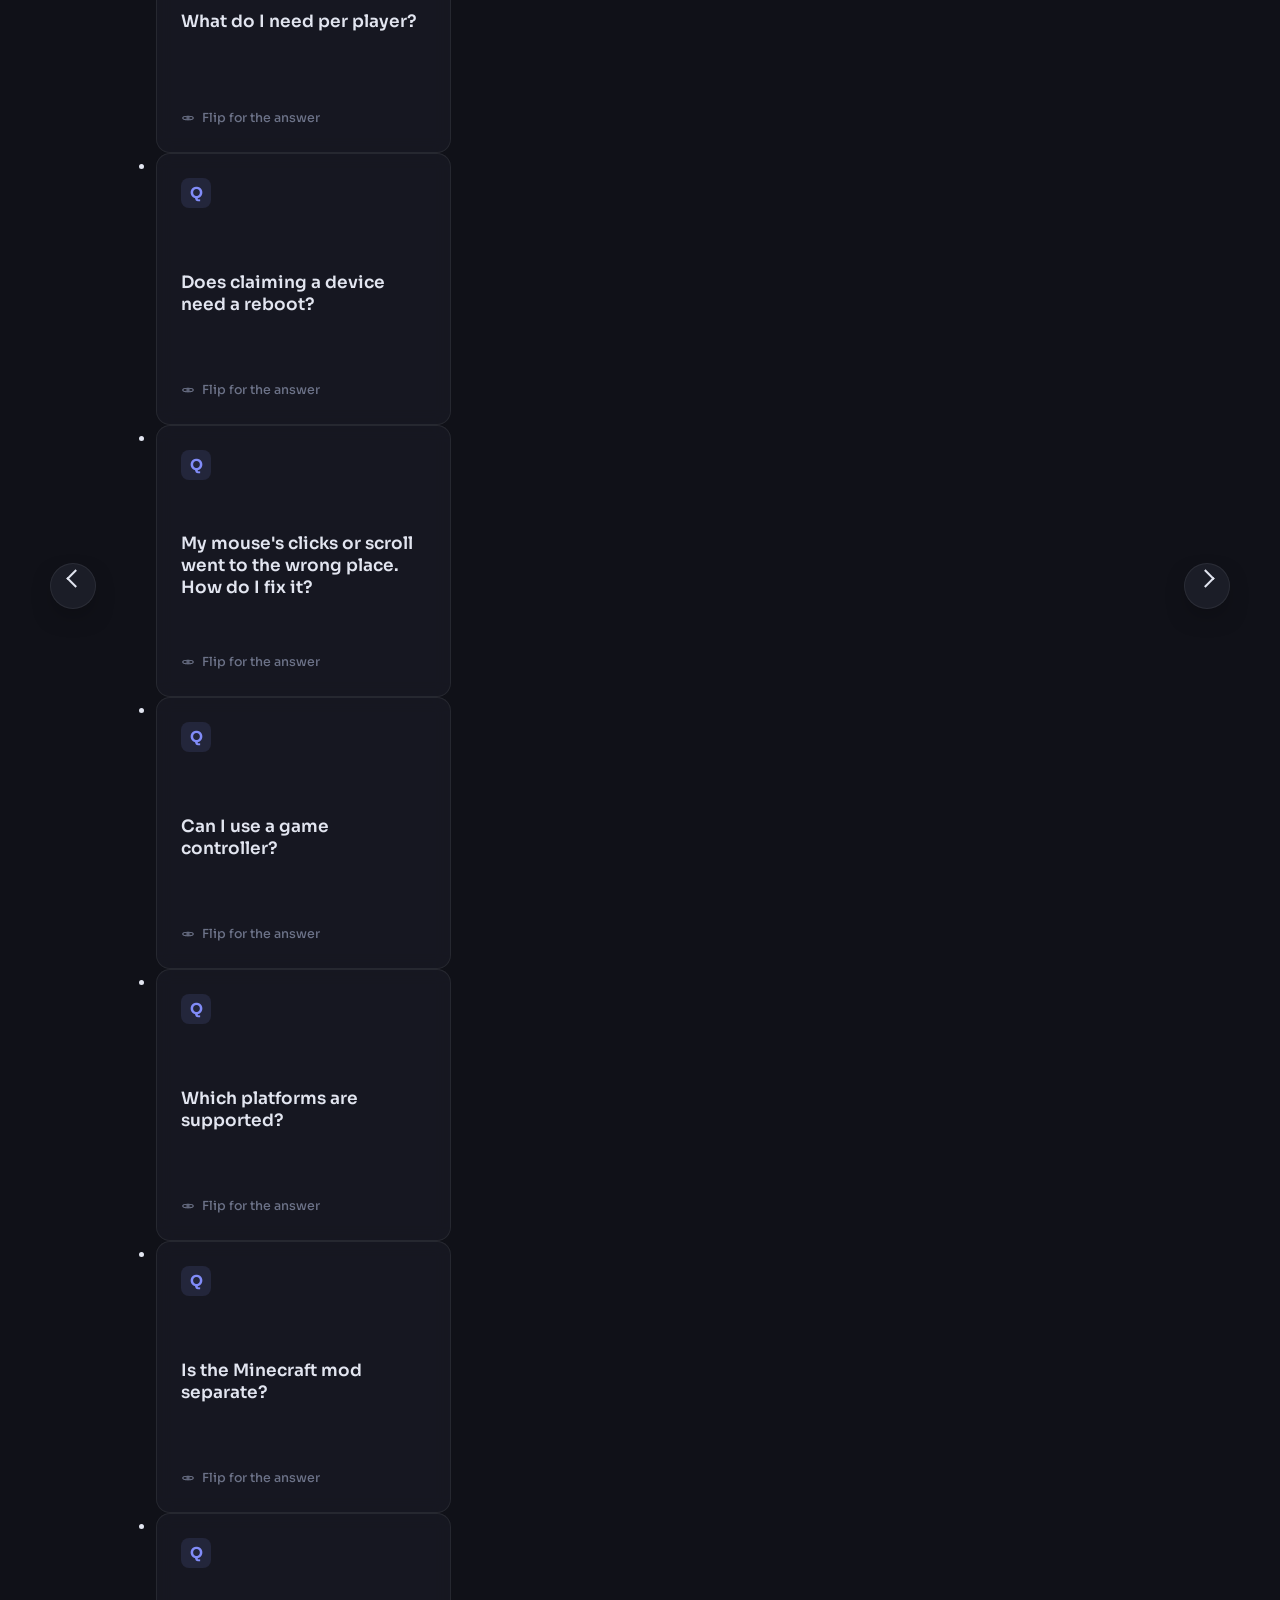
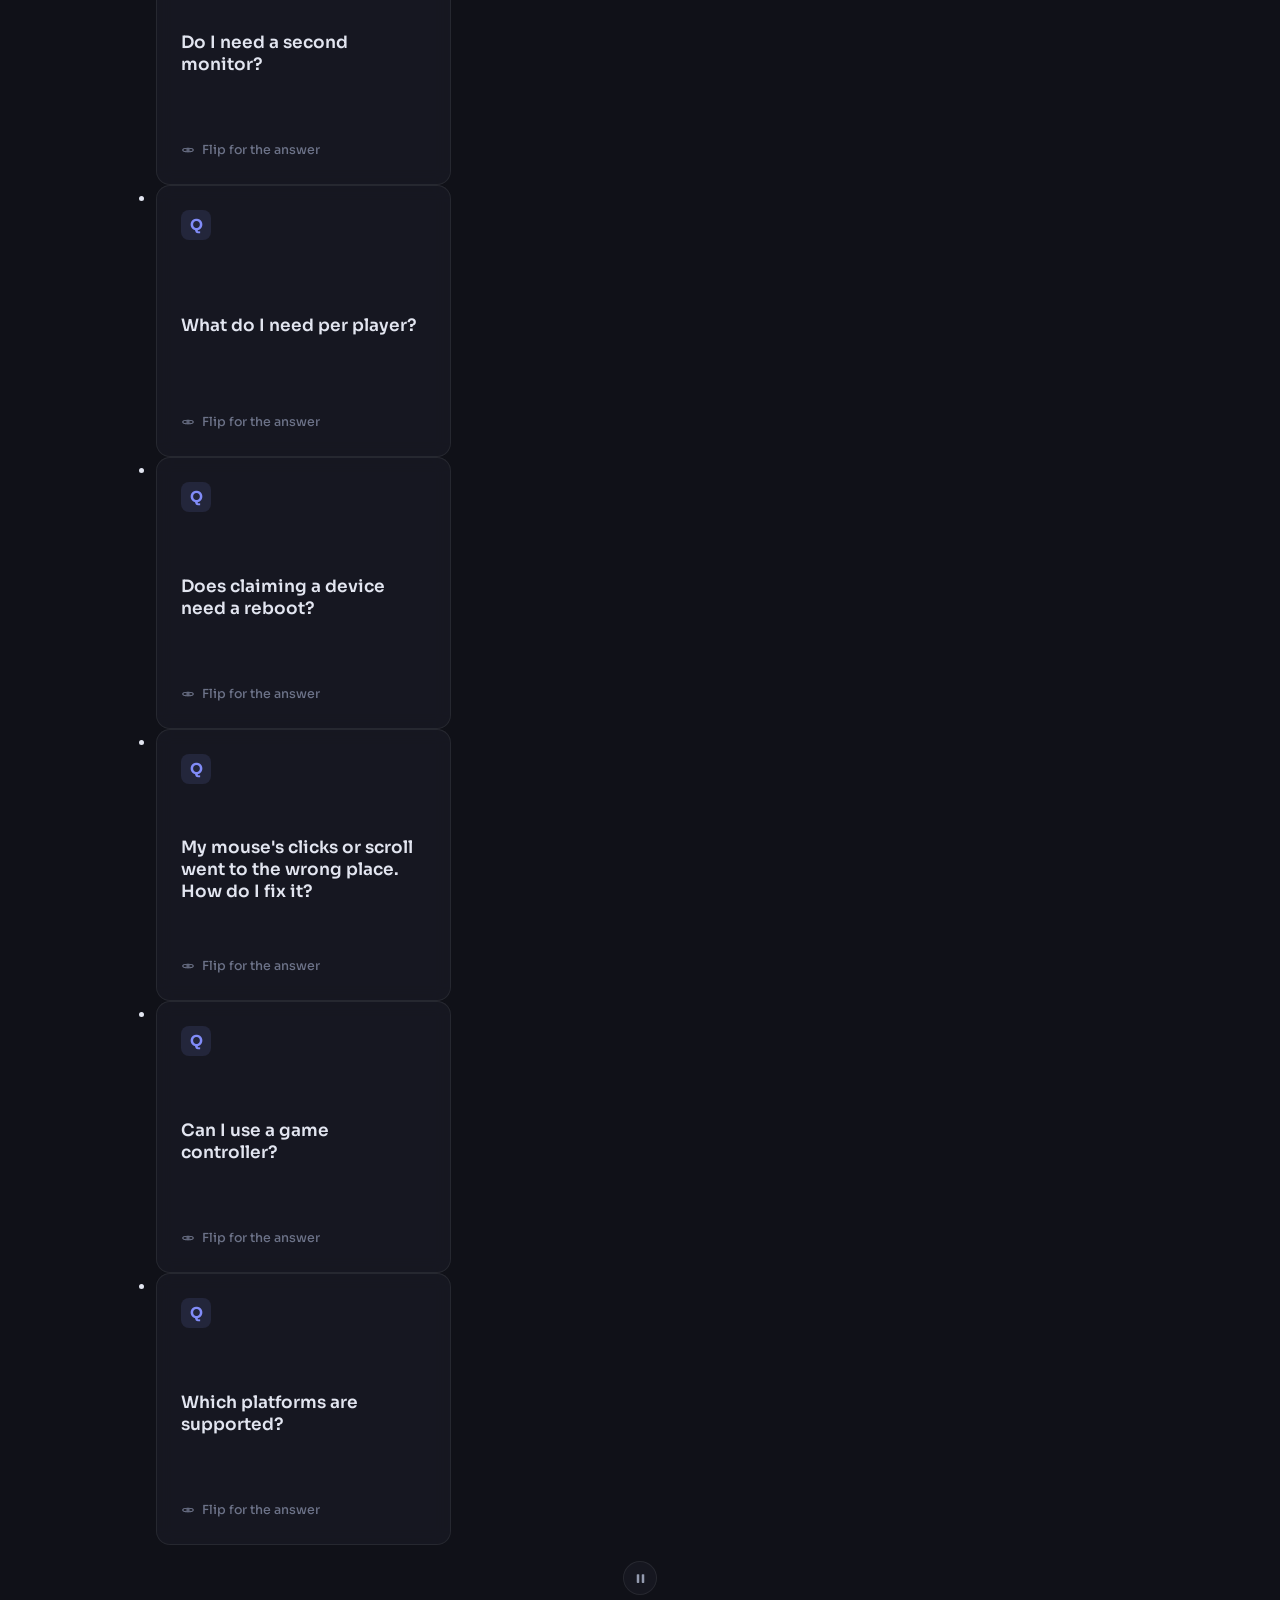
==== commit 4fb7de47: "fix(site): tighten the dead space below the interactive demo Reduce the demo section's bottom paddin" ====
--- a/index.html
+++ b/index.html
@@ -133,7 +133,7 @@
   -webkit-mask-image:linear-gradient(90deg,transparent,#000 4%,#000 96%,transparent);
   mask-image:linear-gradient(90deg,transparent,#000 4%,#000 96%,transparent)}
 .demo-frame iframe{width:100%;height:920px;border:0;display:block;background:transparent;overflow:hidden}
-.demo-cta{display:flex;justify-content:center;margin-top:14px}
+#demo{padding-bottom:18px}
 
 /* steps */
 .steps{grid-template-columns:repeat(3,1fr);counter-reset:step}
